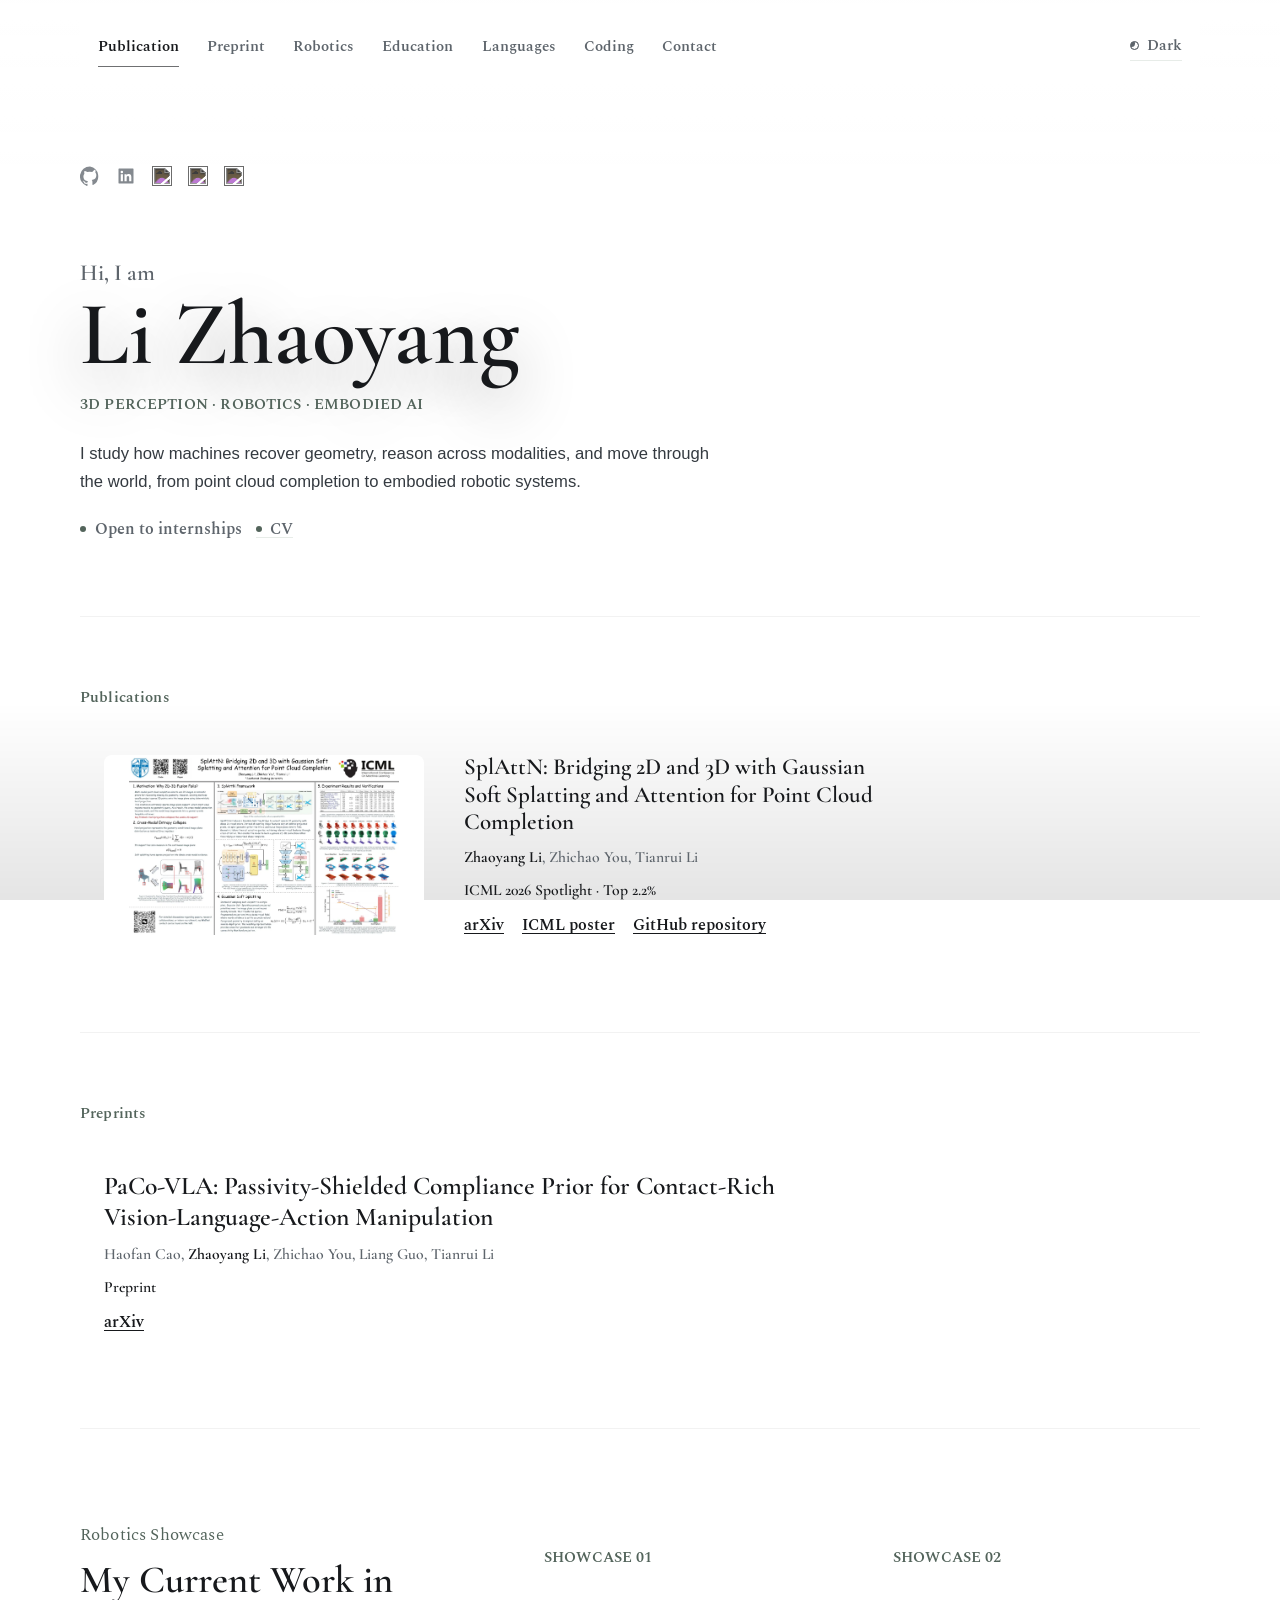
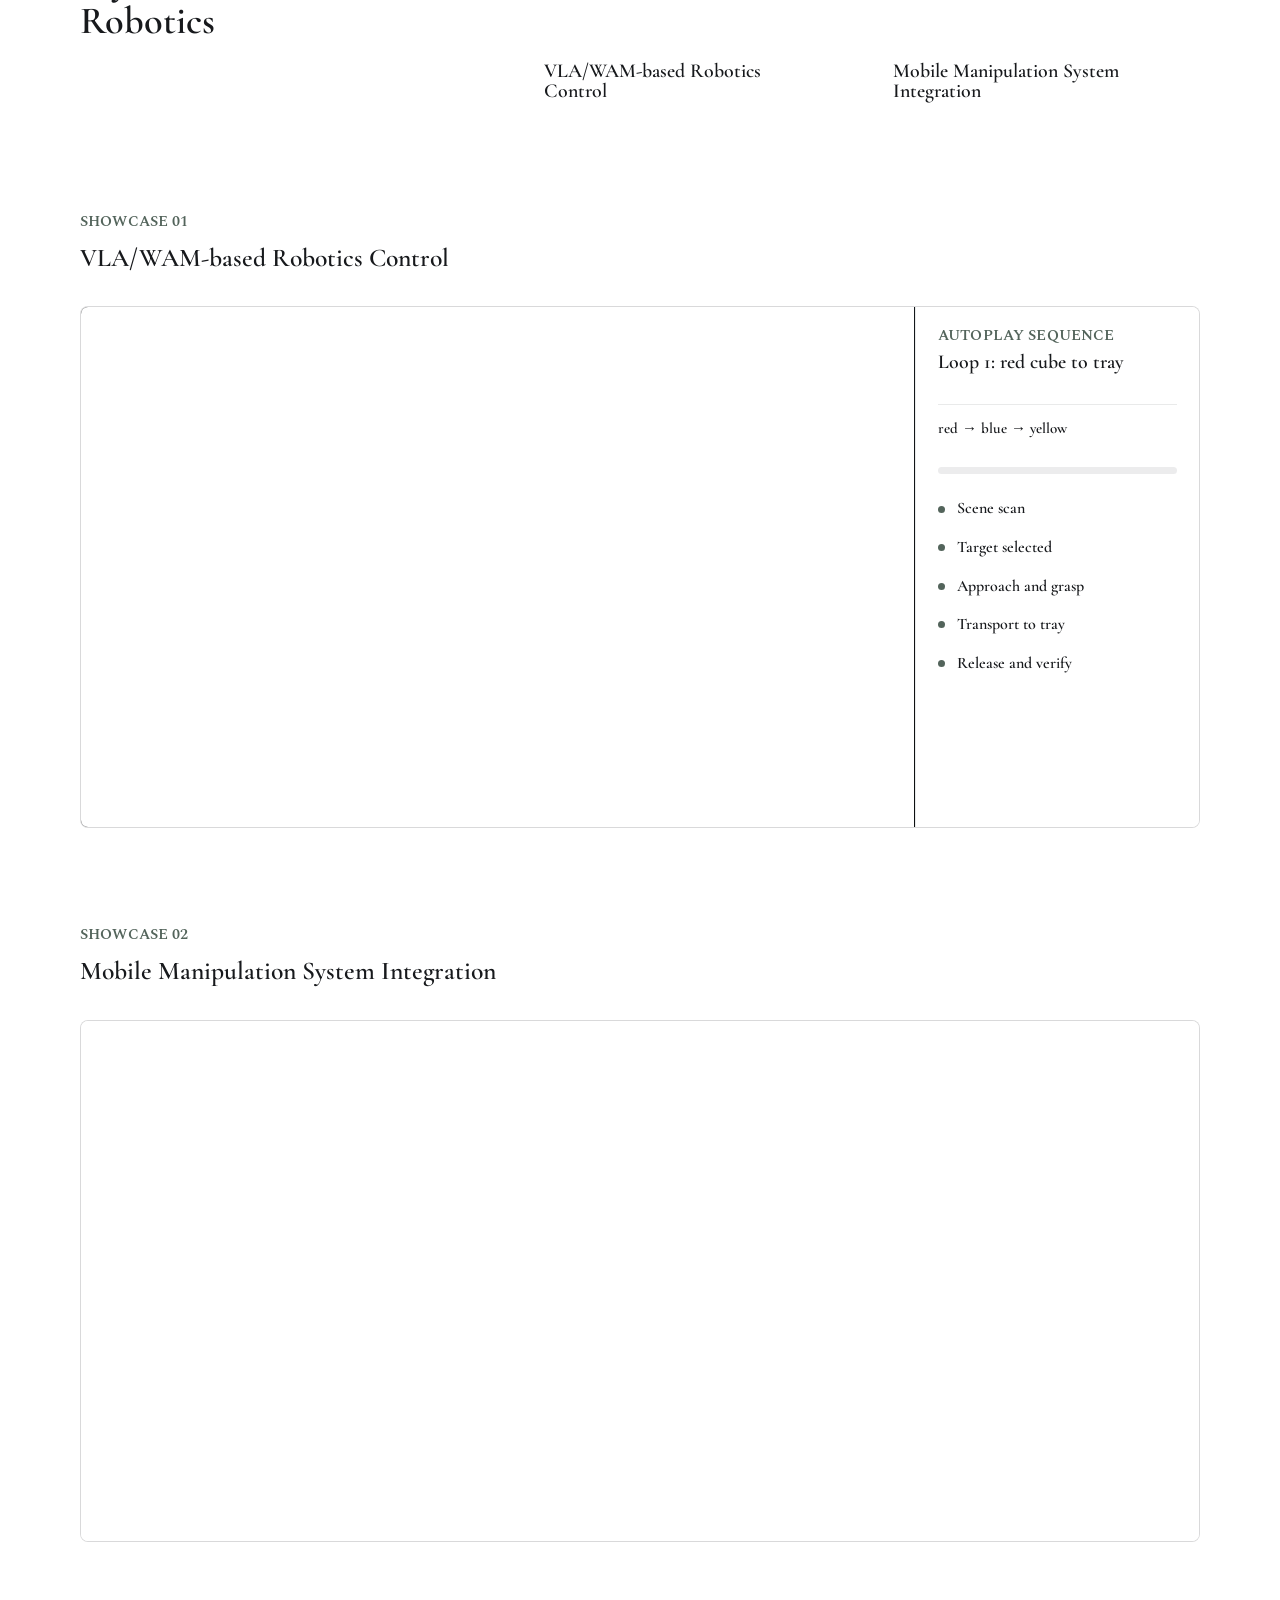
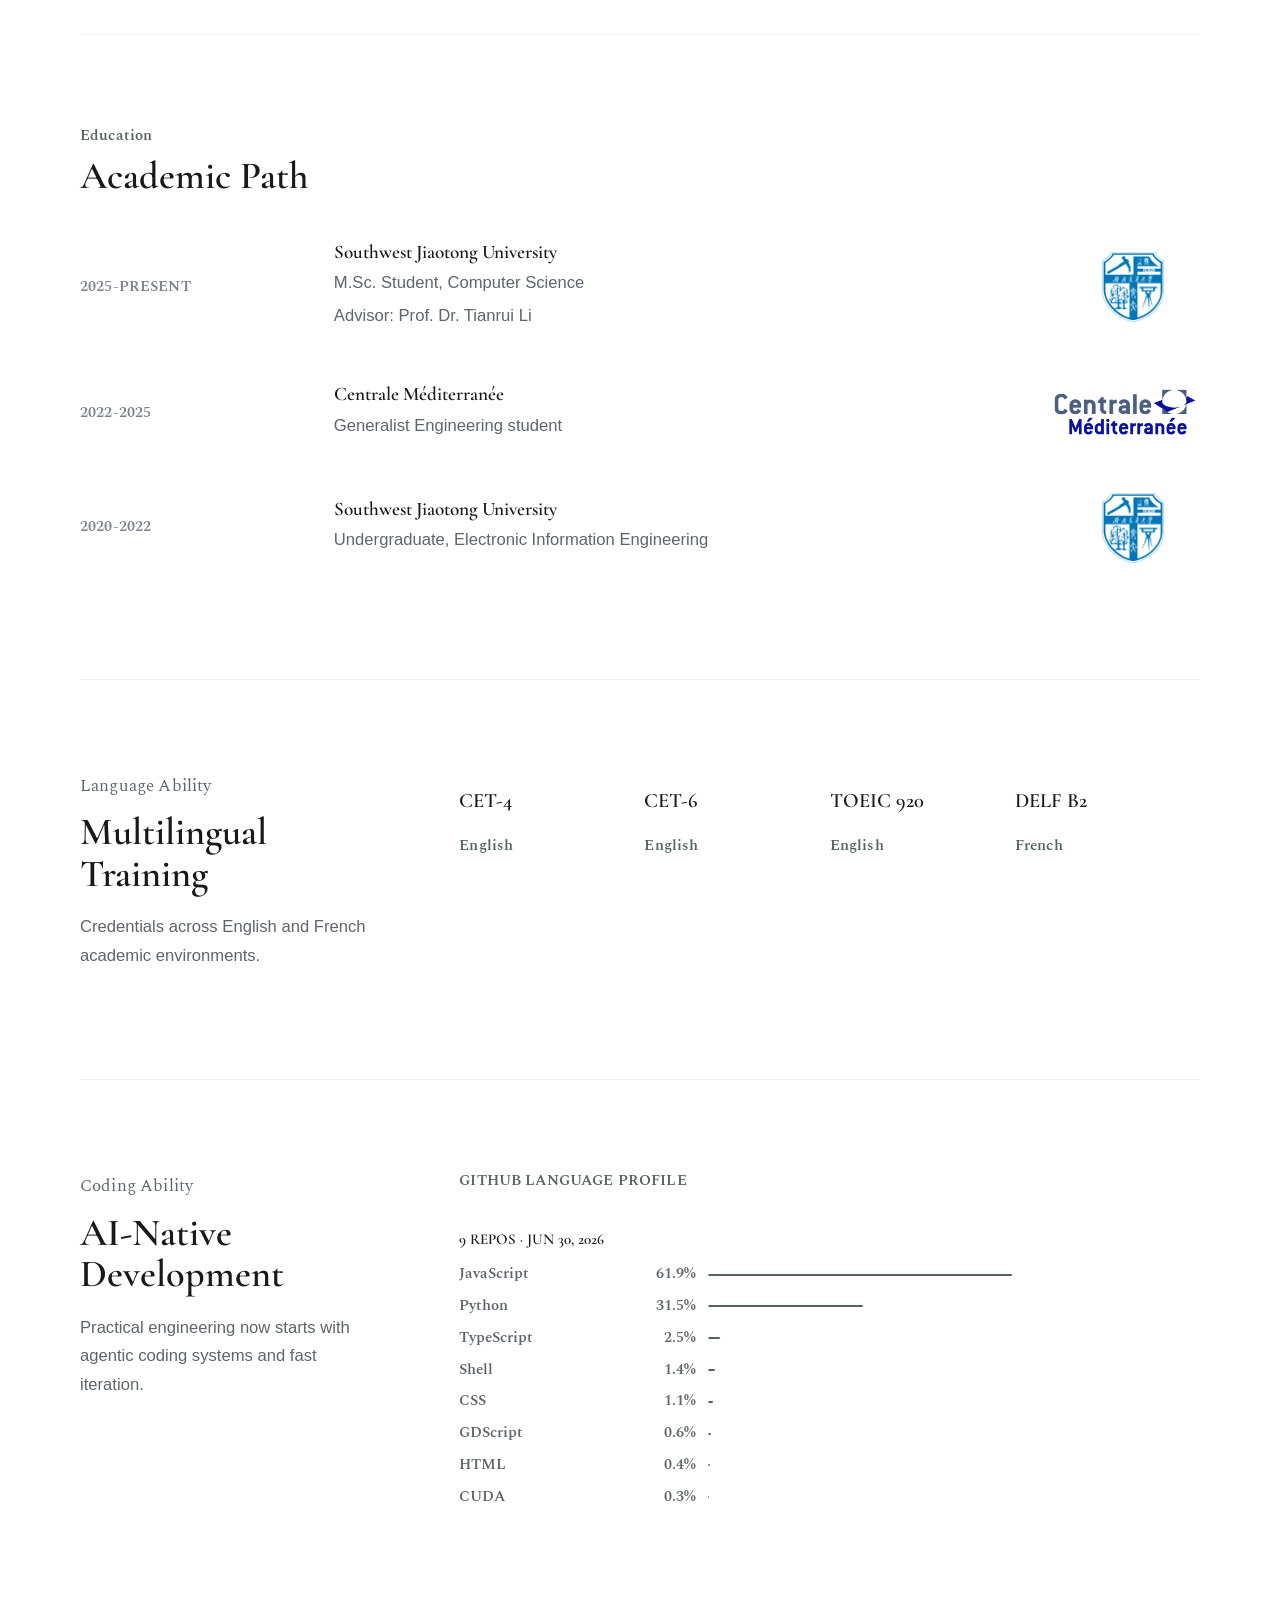
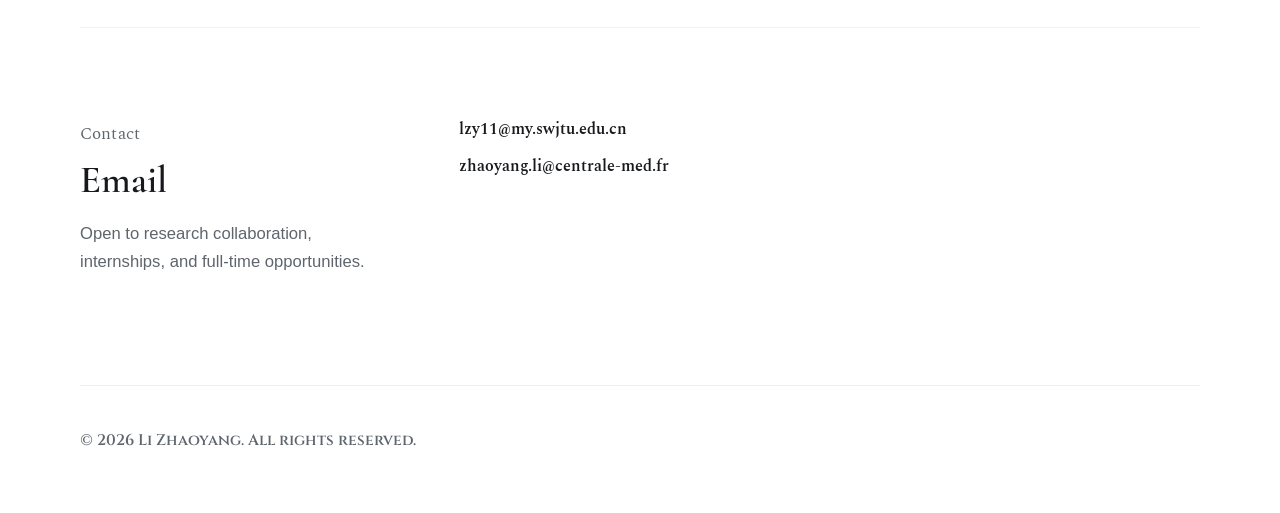
==== index.html @ 5ef86331 "Publish updated resume" ====
<!doctype html>
<html lang="en" data-theme="dark">
  <head>
    <meta charset="utf-8">
    <meta name="viewport" content="width=device-width, initial-scale=1">
    <meta
      name="description"
      content="Li Zhaoyang's academic homepage: computing, deep learning, multimodal learning, 3D perception, point cloud understanding, robotics, and embodied AI."
    >
    <meta name="robots" content="index, follow">
    <link rel="canonical" href="https://zay002.github.io/">
    <meta property="og:type" content="profile">
    <meta property="og:title" content="Li Zhaoyang | Computing and 3D Perception">
    <meta
      property="og:description"
      content="Academic homepage of Li Zhaoyang, focused on deep learning, multimodal learning, 3D perception, point cloud understanding, robotics, and embodied AI."
    >
    <meta property="og:url" content="https://zay002.github.io/">
    <meta name="twitter:card" content="summary">
    <meta name="twitter:title" content="Li Zhaoyang | Computing and 3D Perception">
    <meta
      name="twitter:description"
      content="Academic homepage of Li Zhaoyang, focused on deep learning, multimodal learning, 3D perception, point cloud understanding, robotics, and embodied AI."
    >
    <title>Li Zhaoyang | Computing, Deep Learning, 3D Perception</title>
    <link rel="icon" href="data:image/svg+xml,%3Csvg xmlns='http://www.w3.org/2000/svg' viewBox='0 0 64 64'%3E%3Crect width='64' height='64' rx='14' fill='%232563eb'/%3E%3Cpath d='M17 45V18h7v21h22v6H17Z' fill='white'/%3E%3C/svg%3E">
    <link rel="preconnect" href="https://cdn.jsdelivr.net" crossorigin>
    <link rel="preconnect" href="https://unpkg.com" crossorigin>
    <link rel="dns-prefetch" href="//cdn.simpleicons.org">
    <script type="application/ld+json">
      {
        "@context": "https://schema.org",
        "@type": "Person",
        "name": "Li Zhaoyang",
        "url": "https://zay002.github.io/",
        "affiliation": {
          "@type": "CollegeOrUniversity",
          "name": "Southwest Jiaotong University"
        },
        "sameAs": [
          "https://github.com/zay002",
          "https://www.linkedin.com/in/zhaoyang-li-62b113240",
          "https://scholar.google.com/citations?user=nxnkG4IAAAAJ",
          "https://huggingface.co/Zli002"
        ],
        "knowsAbout": [
          "Computing",
          "Deep Learning",
          "Multimodal Learning",
          "3D Perception",
          "Point Cloud Understanding",
          "Robotics",
          "Embodied AI"
        ]
      }
    </script>
    <link
      rel="preload"
      href="assets/fonts/cormorant-garamond-latin-600-700.woff2"
      as="font"
      type="font/woff2"
      crossorigin
    >
    <link
      rel="preload"
      href="assets/fonts/cormorant-garamond-latin-600-italic.woff2"
      as="font"
      type="font/woff2"
      crossorigin
    >
    <link
      rel="preload"
      href="assets/fonts/spectral-latin-400.woff2"
      as="font"
      type="font/woff2"
      crossorigin
    >
    <link
      rel="preload"
      href="assets/fonts/spectral-latin-600.woff2"
      as="font"
      type="font/woff2"
      crossorigin
    >
    <link
      rel="preload"
      href="assets/fonts/cinzel-latin-600-700.woff2"
      as="font"
      type="font/woff2"
      crossorigin
    >
    <link rel="stylesheet" href="styles.css">
    <script defer src="https://cdn.jsdelivr.net/npm/gsap@3.12.5/dist/gsap.min.js"></script>
    <script defer src="page-transitions.js"></script>
    <script type="importmap">
      {
        "imports": {
          "three": "https://unpkg.com/three@0.161.0/build/three.module.js"
        }
      }
    </script>
    <script src="model-brotli-register.js"></script>
    <script defer src="deferred-scenes.js"></script>
  </head>
  <body>
    <div class="scroll-progress" aria-hidden="true"></div>
    <main class="page-shell">
      <header class="hero" aria-labelledby="page-title">
        <nav class="topline" aria-label="Profile summary">
          <button class="nav-toggle" type="button" aria-controls="primary-nav" aria-expanded="false" aria-label="Toggle navigation">
            <span></span>
            <span></span>
          </button>
          <div class="nav-links" id="primary-nav">
            <a href="#publication">Publication</a>
            <a href="#preprint">Preprint</a>
            <a href="#robotics-demo">Robotics</a>
            <a href="#education">Education</a>
            <a href="#languages">Languages</a>
            <a href="#coding">Coding</a>
            <a href="#contact">Contact</a>
          </div>
          <button class="theme-toggle" type="button" aria-label="Switch to light theme" aria-pressed="false" data-theme-toggle>
            <span class="theme-toggle__icon" aria-hidden="true"></span>
            <span data-theme-label>Light</span>
          </button>
        </nav>

        <section class="hero-grid">
          <div class="hero-copy">
            <div class="hero-card-links" aria-label="Profile links">
              <a href="https://github.com/zay002" target="_blank" rel="noopener noreferrer" aria-label="GitHub" title="GitHub">
                <svg viewBox="0 0 24 24" aria-hidden="true">
                  <path d="M12 .5a12 12 0 0 0-3.8 23.4c.6.1.8-.2.8-.5v-2c-3.3.7-4-1.4-4-1.4-.5-1.3-1.2-1.6-1.2-1.6-1-.7.1-.7.1-.7 1.1.1 1.7 1.2 1.7 1.2 1 1.7 2.6 1.2 3.3.9.1-.7.4-1.2.7-1.5-2.7-.3-5.5-1.3-5.5-5.9 0-1.3.5-2.4 1.2-3.2-.1-.3-.5-1.6.1-3.2 0 0 1-.3 3.3 1.2a11.4 11.4 0 0 1 6 0C17.3 4.2 18.3 4.5 18.3 4.5c.6 1.6.2 2.9.1 3.2.8.8 1.2 1.9 1.2 3.2 0 4.6-2.8 5.6-5.5 5.9.4.4.8 1.1.8 2.2v3.3c0 .3.2.6.8.5A12 12 0 0 0 12 .5Z"/>
                </svg>
              </a>
              <a href="https://www.linkedin.com/in/zhaoyang-li-62b113240" target="_blank" rel="noopener noreferrer" aria-label="LinkedIn" title="LinkedIn">
                <svg viewBox="0 0 24 24" aria-hidden="true">
                  <path d="M20.5 3h-17A.5.5 0 0 0 3 3.5v17c0 .3.2.5.5.5h17c.3 0 .5-.2.5-.5v-17a.5.5 0 0 0-.5-.5ZM8.3 18.4H5.7V9.8h2.6v8.6ZM7 8.6a1.5 1.5 0 1 1 0-3 1.5 1.5 0 0 1 0 3Zm11.4 9.8h-2.6v-4.2c0-1 0-2.3-1.4-2.3s-1.6 1.1-1.6 2.2v4.3h-2.6V9.8h2.5V11h.1c.3-.7 1.2-1.4 2.5-1.4 2.7 0 3.1 1.8 3.1 4v4.8Z"/>
                </svg>
              </a>
              <a href="https://scholar.google.com/citations?user=nxnkG4IAAAAJ" target="_blank" rel="noopener noreferrer" aria-label="Google Scholar" title="Google Scholar">
                <img src="https://cdn.simpleicons.org/googlescholar/f5f7fb" alt="">
              </a>
              <a href="https://huggingface.co/Zli002" target="_blank" rel="noopener noreferrer" aria-label="Hugging Face" title="Hugging Face">
                <img src="https://cdn.simpleicons.org/huggingface/f5f7fb" alt="">
              </a>
              <a href="https://steamcommunity.com/profiles/76561198317980099/" target="_blank" rel="noopener noreferrer" aria-label="Steam" title="Steam">
                <img src="https://cdn.simpleicons.org/steam/f5f7fb" alt="">
              </a>
            </div>
            <div class="hero-content">
              <p class="hero-greeting">Hi, I am</p>
              <h1 id="page-title">
                <span>Li Zhaoyang</span>
              </h1>
              <p class="hero-role">3D Perception · Robotics · Embodied AI</p>
              <p class="hero-lede">
                I study how machines recover geometry, reason across modalities, and move through
                the world, from point cloud completion to embodied robotic systems.
              </p>
              <div class="hero-internship-status">
                <span class="status-pill status-pill--internship">
                  <span class="status-pill--pulse" aria-hidden="true"></span>
                  Open to internships
                </span>
                <a class="cv-button" href="resume_en.pdf" target="_blank" rel="noopener noreferrer">
                  <span class="cv-button__lamp" aria-hidden="true"></span>
                  CV
                </a>
              </div>
            </div>
          </div>
        </section>
      </header>

      <section class="section highlight publication-section" id="publication" aria-labelledby="publication-title">
        <div class="section-kicker">Publications</div>
        <div class="publication-list">
          <article class="publication-card">
            <div class="publication-thumb">
              <img class="publication-overview" src="assets/poster/icml2026.webp" alt="SplAttN ICML 2026 poster preview">
            </div>
            <div class="publication-card__body">
              <h2 id="publication-title">
                SplAttN: Bridging 2D and 3D with Gaussian Soft Splatting and Attention for Point Cloud Completion
              </h2>
              <p class="publication-authors">
                <strong>Zhaoyang Li</strong>, Zhichao You, Tianrui Li
              </p>
              <p class="publication-venue">ICML 2026 Spotlight · Top 2.2%</p>
              <div class="publication-links" aria-label="SplAttN publication links">
                <a href="https://arxiv.org/abs/2605.01466" target="_blank" rel="noopener noreferrer">
                  arXiv
                </a>
                <a href="https://icml.cc/virtual/2026/poster/60900" target="_blank" rel="noopener noreferrer">
                  ICML poster
                </a>
                <a href="https://github.com/zay002/SplAttN-Public" target="_blank" rel="noopener noreferrer">
                  GitHub repository
                </a>
              </div>
            </div>
          </article>
        </div>
      </section>

      <section class="section highlight publication-section" id="preprint" aria-labelledby="preprint-title">
        <div class="section-kicker">Preprints</div>
        <div class="publication-list">
          <article class="publication-card publication-card--text">
            <div class="publication-card__body">
              <h2 id="preprint-title">
                PaCo-VLA: Passivity-Shielded Compliance Prior for Contact-Rich Vision-Language-Action Manipulation
              </h2>
              <p class="publication-authors">
                Haofan Cao, <strong>Zhaoyang Li</strong>, Zhichao You, Liang Guo, Tianrui Li
              </p>
              <p class="publication-venue">Preprint</p>
              <div class="publication-links" aria-label="PaCo-VLA preprint links">
                <a href="https://arxiv.org/abs/2606.00515" target="_blank" rel="noopener noreferrer">
                  arXiv
                </a>
              </div>
            </div>
          </article>
        </div>
      </section>

      <section class="section robotics-section" id="robotics-demo" aria-labelledby="robotics-demo-title">
        <div class="section-heading robotics-heading">
          <div>
            <p class="section-kicker">Robotics Showcase</p>
            <h2 id="robotics-demo-title">My Current Work in Robotics</h2>
          </div>

          <div class="robotics-boundary" aria-label="Robotics showcase overview">
            <div>
              <span>Showcase 01</span>
              <strong>VLA/WAM-based Robotics Control</strong>
            </div>
            <div>
              <span>Showcase 02</span>
              <strong>Mobile Manipulation System Integration</strong>
            </div>
          </div>
        </div>

        <div class="robotics-demo-grid" aria-label="Robotics interactive demos">
          <article class="robotics-demo-card">
            <div class="robotics-demo-card__header">
              <div>
                <span>Showcase 01</span>
                <h3>VLA/WAM-based Robotics Control</h3>
              </div>
            </div>

            <div class="robotics-lab" aria-label="AUBO tabletop robot demo">
              <div class="robotics-viewport">
                <div id="aubo-demo" class="robot-demo-canvas" role="img" aria-label="Three.js AUBO arm on a tabletop pick-and-place scene"></div>
              </div>

              <aside class="robotics-console" aria-label="Robot demo autoplay status">
                <div class="robotics-console__header">
                  <span>Autoplay sequence</span>
                  <strong data-robot-active-task>Loop 1: red cube to tray</strong>
                </div>

                <div class="robotics-autoplay-panel" aria-label="Autoplay loop summary">
                  <strong>red → blue → yellow</strong>
                </div>

                <div class="robotics-meter" aria-hidden="true">
                  <span data-robot-progress></span>
                </div>

                <ol class="robotics-steps" aria-label="Demo execution stages">
                  <li data-robot-step="0">Scene scan</li>
                  <li data-robot-step="1">Target selected</li>
                  <li data-robot-step="2">Approach and grasp</li>
                  <li data-robot-step="3">Transport to tray</li>
                  <li data-robot-step="4">Release and verify</li>
                </ol>
              </aside>
            </div>
          </article>

          <article class="robotics-demo-card">
            <div class="robotics-demo-card__header">
              <div>
                <span>Showcase 02</span>
                <h3>Mobile Manipulation System Integration</h3>
              </div>
            </div>

            <div class="scout-aubo-lab" aria-label="Scout 2.0 and AUBO i5 mobile manipulator demo">
              <iframe
                class="scout-aubo-frame"
                src="about:blank"
                data-src="./scout-aubo/index.html"
                title="Scout 2.0 with AUBO i5 interactive robotics demo"
                loading="eager"
                allowfullscreen
              ></iframe>
            </div>
          </article>
        </div>
      </section>

      <section class="section" id="education" aria-labelledby="education-title">
        <div class="section-heading">
          <div>
            <p class="section-kicker">Education</p>
            <h2 id="education-title">Academic Path</h2>
          </div>
        </div>

        <div class="timeline" aria-label="Education timeline">
          <article class="timeline-item">
            <time>2025-PRESENT</time>
            <div class="timeline-content">
              <div>
                <h3>Southwest Jiaotong University</h3>
                <p>M.Sc. Student, Computer Science</p>
                <p>Advisor: Prof. Dr. Tianrui Li</p>
              </div>
              <img
                class="school-logo school-logo--seal"
                src="SWJTU.png"
                alt="Southwest Jiaotong University logo"
              >
            </div>
          </article>

          <article class="timeline-item">
            <time>2022-2025</time>
            <div class="timeline-content">
              <div>
                <h3>Centrale Méditerranée</h3>
                <p>Generalist Engineering student</p>
              </div>
              <img
                class="school-logo school-logo--wide"
                src="CENTRALE.png"
                alt="Centrale Méditerranée logo"
              >
            </div>
          </article>

          <article class="timeline-item">
            <time>2020-2022</time>
            <div class="timeline-content">
              <div>
                <h3>Southwest Jiaotong University</h3>
                <p>Undergraduate, Electronic Information Engineering</p>
              </div>
              <img
                class="school-logo school-logo--seal"
                src="SWJTU.png"
                alt="Southwest Jiaotong University logo"
              >
            </div>
          </article>
        </div>
      </section>

      <section class="section two-column" id="languages" aria-labelledby="languages-title">
        <div>
          <p class="section-kicker">Language Ability</p>
          <h2 id="languages-title">Multilingual Training</h2>
          <p>
            Credentials across English and French academic environments.
          </p>
        </div>

        <div class="credential-grid" aria-label="Language credentials">
          <div class="credential">
            <span>CET-4</span>
            <small>English</small>
          </div>
          <div class="credential">
            <span>CET-6</span>
            <small>English</small>
          </div>
          <div class="credential">
            <span>TOEIC 920</span>
            <small>English</small>
          </div>
          <div class="credential">
            <span>DELF B2</span>
            <small>French</small>
          </div>
        </div>
      </section>

      <section class="section two-column" id="coding" aria-labelledby="coding-title">
        <div>
          <p class="section-kicker">Coding Ability</p>
          <h2 id="coding-title">AI-Native Development</h2>
          <p>
            Practical engineering now starts with agentic coding systems and fast iteration.
          </p>
        </div>

        <div class="coding-panel" aria-label="Coding ability">
          <div class="coding-panel__header">
            <span>GitHub language profile</span>
          </div>

          <div class="coding-signal-grid">
            <div class="language-profile" aria-label="Most used GitHub languages">
              <div class="language-profile__header">
                <strong data-language-updated>Auto-updated daily</strong>
              </div>
              <div class="language-bars" data-language-bars>
                <div class="language-bar" style="--share: 60.1%; --tone: #63d7ff;">
                  <span>Python</span><strong>60.1%</strong><i></i>
                </div>
                <div class="language-bar" style="--share: 18.3%; --tone: #f7df1e;">
                  <span>JavaScript</span><strong>18.3%</strong><i></i>
                </div>
                <div class="language-bar" style="--share: 14.4%; --tone: #3178c6;">
                  <span>TypeScript</span><strong>14.4%</strong><i></i>
                </div>
                <div class="language-bar" style="--share: 2.2%; --tone: #e34c26;">
                  <span>HTML</span><strong>2.2%</strong><i></i>
                </div>
                <div class="language-bar" style="--share: 1.9%; --tone: #7bf1c7;">
                  <span>CUDA</span><strong>1.9%</strong><i></i>
                </div>
                <div class="language-bar" style="--share: 1.7%; --tone: #8aa4ff;">
                  <span>CSS</span><strong>1.7%</strong><i></i>
                </div>
              </div>
            </div>
          </div>

        </div>
      </section>

      <section class="section two-column" id="contact" aria-labelledby="contact-title">
        <div>
          <p class="section-kicker">Contact</p>
          <h2 id="contact-title">Email</h2>
          <p>
            Open to research collaboration, internships, and full-time opportunities.
          </p>
        </div>

        <div class="contact-list" aria-label="Email addresses">
          <a href="mailto:lzy11@my.swjtu.edu.cn">lzy11@my.swjtu.edu.cn</a>
          <a href="mailto:zhaoyang.li@centrale-med.fr">zhaoyang.li@centrale-med.fr</a>
        </div>
      </section>
    </main>

    <footer class="footer">
      <p class="muted">&copy; 2026 Li Zhaoyang. All rights reserved.</p>
    </footer>
    <script>
      (() => {
        const reducedMotion = window.matchMedia("(prefers-reduced-motion: reduce)").matches;
        const root = document.documentElement;
        const progress = document.querySelector(".scroll-progress");
        const topNav = document.querySelector(".topline");
        const navToggle = document.querySelector(".nav-toggle");
        const themeToggle = document.querySelector("[data-theme-toggle]");
        const themeLabel = document.querySelector("[data-theme-label]");
        const themeLogo = document.querySelector("[data-theme-logo]");
        const navLinks = Array.from(document.querySelectorAll(".nav-links a[href^='#']"));
        const revealTargets = Array.from(document.querySelectorAll(".section, .robotics-demo-card"));
        const sections = navLinks
          .map((link) => document.querySelector(link.getAttribute("href")))
          .filter(Boolean);

        const storedTheme = (() => {
          try {
            return localStorage.getItem("site-theme");
          } catch {
            return null;
          }
        })();

        const preferredTheme = window.matchMedia("(prefers-color-scheme: light)").matches ? "light" : "dark";
        const applyTheme = (theme) => {
          const activeTheme = theme === "light" ? "light" : "dark";
          root.dataset.theme = activeTheme;

          if (themeLabel) {
            themeLabel.textContent = activeTheme === "light" ? "Dark" : "Light";
          }

          if (themeToggle) {
            themeToggle.setAttribute("aria-label", activeTheme === "light" ? "Switch to dark theme" : "Switch to light theme");
            themeToggle.setAttribute("aria-pressed", String(activeTheme === "light"));
          }

          if (themeLogo) {
            themeLogo.src = activeTheme === "light" ? themeLogo.dataset.lightSrc : themeLogo.dataset.darkSrc;
          }

          document.querySelectorAll(".scout-aubo-frame").forEach((frame) => {
            if (frame.dataset.loaded !== "true") return;

            const currentSrc = frame.getAttribute("src") || frame.dataset.src || "./scout-aubo/index.html";
            const url = new URL(currentSrc, window.location.href);
            url.searchParams.set("theme", activeTheme);
            const nextSrc = `${url.pathname.replace(window.location.pathname.replace(/[^/]*$/, ""), "./")}${url.search}`;

            if (!frame.src.includes(`theme=${activeTheme}`)) {
              frame.setAttribute("src", nextSrc);
            }
          });

          window.dispatchEvent(new CustomEvent("site-theme-change", {
            detail: { theme: activeTheme },
          }));

          document.querySelectorAll(".scout-aubo-frame").forEach((frame) => {
            if (frame.dataset.loaded !== "true") return;

            frame.contentWindow?.postMessage({
              type: "site-theme-change",
              theme: activeTheme,
            }, window.location.origin);
          });
        };

        applyTheme(storedTheme || preferredTheme);

        const buildScoutFrameSrc = (frame) => {
          const theme = root.dataset.theme === "light" ? "light" : "dark";
          const source = frame.dataset.src || "./scout-aubo/index.html";
          const url = new URL(source, window.location.href);
          url.searchParams.set("theme", theme);
          return `${url.pathname.replace(window.location.pathname.replace(/[^/]*$/, ""), "./")}${url.search}`;
        };

        const loadScoutFrame = (frame) => {
          if (frame.dataset.loaded === "true") return;
          frame.dataset.loaded = "true";
          frame.setAttribute("src", buildScoutFrameSrc(frame));
        };

        const scoutFrames = Array.from(document.querySelectorAll(".scout-aubo-frame"));
        (window.modelBrotliReady || Promise.resolve())
          .then(() => scoutFrames.forEach(loadScoutFrame));

        const closeMobileNav = () => {
          if (!topNav || !navToggle) return;
          topNav.classList.remove("is-nav-open");
          navToggle.setAttribute("aria-expanded", "false");
        };

        const toggleMobileNav = () => {
          if (!topNav || !navToggle) return;
          const isOpen = topNav.classList.toggle("is-nav-open");
          navToggle.setAttribute("aria-expanded", String(isOpen));
        };

        const updateProgress = () => {
          if (!progress) return;
          const maxScroll = document.documentElement.scrollHeight - window.innerHeight;
          const ratio = maxScroll > 0 ? window.scrollY / maxScroll : 0;
          progress.style.transform = `scaleX(${Math.min(Math.max(ratio, 0), 1)})`;
        };

        const updateActiveNav = () => {
          const anchorY = window.scrollY + 140;
          let activeSection = sections[0];

          sections.forEach((section) => {
            if (section.offsetTop <= anchorY) {
              activeSection = section;
            }
          });

          navLinks.forEach((link) => {
            link.classList.toggle("is-active", activeSection && link.getAttribute("href") === `#${activeSection.id}`);
          });
        };

        const revealObserver = new IntersectionObserver((entries) => {
          entries.forEach((entry) => {
            if (entry.isIntersecting) {
              entry.target.classList.add("is-visible");
              revealObserver.unobserve(entry.target);
            }
          });
        }, {
          rootMargin: "0px 0px -12% 0px",
          threshold: 0.12,
        });

        revealTargets.forEach((target) => {
          target.classList.add("reveal");
          revealObserver.observe(target);
        });

        const initGsapMotion = () => {
          if (reducedMotion || !window.gsap) return;
          const cameFromSameSite = (() => {
            try {
              return Boolean(document.referrer) && new URL(document.referrer).origin === window.location.origin;
            } catch {
              return false;
            }
          })();

          if (cameFromSameSite && document.documentElement.classList.contains("has-native-view-transition")) return;

          const gsap = window.gsap;
          const intro = [
            ".hero-card-links",
            ".hero-motto",
            ".hero-greeting",
            "#page-title",
            ".hero-role",
            ".hero-lede",
            ".hero-tags",
            ".hero-actions",
            ".hero-internship-status",
            ".profile-card",
          ];
          const introTargets = intro
            .flatMap((selector) => Array.from(document.querySelectorAll(selector)))
            .filter(Boolean);

          if (!introTargets.length) return;

          gsap.set(introTargets, {
            willChange: "transform, opacity",
          });
          gsap.fromTo(introTargets, {
            y: 10,
            autoAlpha: 0,
          }, {
            y: 0,
            autoAlpha: 1,
            duration: 0.46,
            ease: "power2.out",
            stagger: {
              each: 0.025,
              from: "start",
            },
            clearProps: "transform,opacity,visibility,willChange",
          });
        };

        updateProgress();
        updateActiveNav();

        navToggle?.addEventListener("click", toggleMobileNav);
        themeToggle?.addEventListener("click", () => {
          const nextTheme = root.dataset.theme === "light" ? "dark" : "light";
          applyTheme(nextTheme);
          try {
            localStorage.setItem("site-theme", nextTheme);
          } catch {}
        });

        navLinks.forEach((link) => {
          link.addEventListener("click", closeMobileNav);
        });

        const cvLink = document.querySelector("[data-cv-link]");
        const cvIncoming = document.querySelector("[data-cv-incoming]");
        const showCvIncoming = () => {
          if (!cvIncoming) return;
          cvIncoming.classList.add("is-visible");
        };

        cvLink?.addEventListener("click", (event) => {
          event.preventDefault();
          showCvIncoming();
          history.replaceState(null, "", "#cv-incoming");
        });

        if (window.location.hash === "#cv-incoming") {
          showCvIncoming();
        }

        window.addEventListener("scroll", () => {
          updateProgress();
          updateActiveNav();
          closeMobileNav();
        }, { passive: true });

        window.addEventListener("keydown", (event) => {
          if (event.key === "Escape") {
            closeMobileNav();
          }
        });

        const languageBars = document.querySelector("[data-language-bars]");
        const languageUpdated = document.querySelector("[data-language-updated]");
        const languageFormatter = new Intl.DateTimeFormat("en", {
          month: "short",
          day: "numeric",
          year: "numeric",
        });

        const renderLanguages = ({ languages = [], updatedAt, repoCount }) => {
          if (!languageBars || !languages.length) return;

          languageBars.replaceChildren(...languages.map((language) => {
            const share = Number.isFinite(language.share) ? Math.max(0, Math.min(language.share, 100)) : 0;
            const bar = document.createElement("div");
            bar.className = "language-bar";
            bar.style.setProperty("--share", `${share}%`);
            bar.style.setProperty("--tone", language.color || "#9fb3ff");

            const name = document.createElement("span");
            name.textContent = language.name;

            const percentage = document.createElement("strong");
            percentage.textContent = `${share.toFixed(1)}%`;

            bar.append(name, percentage, document.createElement("i"));
            return bar;
          }));

          if (languageUpdated && updatedAt) {
            const date = new Date(updatedAt);
            const prefix = repoCount ? `${repoCount} repos` : "Public repo mix";
            languageUpdated.textContent = Number.isNaN(date.getTime())
              ? prefix
              : `${prefix} · ${languageFormatter.format(date)}`;
          }
        };

        fetch("assets/github-languages.json", {
          cache: "no-cache",
        })
          .then((response) => (response.ok ? response.json() : null))
          .then((profile) => {
            if (profile) renderLanguages(profile);
          })
          .catch(() => {});

        if (document.readyState === "complete") {
          initGsapMotion();
        } else {
          window.addEventListener("load", initGsapMotion, { once: true });
        }

      })();
    </script>
    <script>
      (() => {
        const carousel = document.querySelector(".hero-carousel");
        const track = document.querySelector(".carousel-track");
        const prevButton = document.querySelector(".carousel-control--prev");
        const nextButton = document.querySelector(".carousel-control--next");

        if (!carousel || carousel.hidden || !track || !prevButton || !nextButton) {
          return;
        }

        const prefersReducedMotion = window.matchMedia("(prefers-reduced-motion: reduce)").matches;
        const autoSpeed = prefersReducedMotion ? 0 : 32;
        const pauseMs = 5000;
        const slideMs = 560;
        let cards = [];
        let centers = [];
        let originalCount = 0;
        let cycleWidth = 0;
        let offset = 0;
        let slideStart = 0;
        let slideFrom = 0;
        let slideTo = 0;
        let pausedUntil = 0;
        let isSliding = false;
        let lastTime = null;

        const normalize = (value) => {
          if (!cycleWidth) {
            return 0;
          }

          return ((value % cycleWidth) + cycleWidth) % cycleWidth;
        };

        const render = () => {
          track.style.transform = `translate3d(${-normalize(offset)}px, 0, 0)`;
        };

        const measure = () => {
          cards = Array.from(track.querySelectorAll(".preview-card"));
          originalCount = Math.floor(cards.length / 2);

          if (!originalCount || !cards[originalCount]) {
            return;
          }

          cycleWidth = cards[originalCount].offsetLeft - cards[0].offsetLeft;
          centers = cards
            .slice(0, originalCount)
            .map((card) => card.offsetLeft + card.offsetWidth / 2);
          offset = normalize(offset);
          render();
        };

        const currentIndex = () => {
          const viewportCenter = normalize(offset + carousel.clientWidth / 2);
          let bestIndex = 0;
          let bestDistance = Infinity;

          centers.forEach((center, index) => {
            const direct = Math.abs(center - viewportCenter);
            const wrapped = cycleWidth - direct;
            const distance = Math.min(direct, wrapped);

            if (distance < bestDistance) {
              bestDistance = distance;
              bestIndex = index;
            }
          });

          return bestIndex;
        };

        const centerCard = (index, direction) => {
          if (!cycleWidth || !centers.length) {
            return;
          }

          let target = centers[index] - carousel.clientWidth / 2;

          if (direction > 0) {
            while (target <= offset + 1) {
              target += cycleWidth;
            }
          } else {
            while (target >= offset - 1) {
              target -= cycleWidth;
            }

            while (target < 0) {
              offset += cycleWidth;
              target += cycleWidth;
            }
          }

          slideStart = performance.now();
          slideFrom = offset;
          slideTo = target;
          pausedUntil = slideStart + slideMs + pauseMs;
          isSliding = true;
        };

        const step = (time) => {
          if (lastTime === null) {
            lastTime = time;
          }

          if (isSliding) {
            const progress = Math.min((time - slideStart) / slideMs, 1);
            const eased = 1 - Math.pow(1 - progress, 3);
            offset = slideFrom + (slideTo - slideFrom) * eased;

            if (progress >= 1) {
              offset = normalize(slideTo);
              isSliding = false;
            }
          } else if (time >= pausedUntil) {
            offset += ((time - lastTime) / 1000) * autoSpeed;
          }

          render();
          lastTime = time;
          requestAnimationFrame(step);
        };

        prevButton.addEventListener("click", () => {
          const index = (currentIndex() - 1 + originalCount) % originalCount;
          centerCard(index, -1);
        });

        nextButton.addEventListener("click", () => {
          const index = (currentIndex() + 1) % originalCount;
          centerCard(index, 1);
        });

        window.addEventListener("resize", measure);
        measure();
        requestAnimationFrame(step);
      })();
    </script>
  </body>
</html>
---- styles.css ----
@font-face {
  font-family: "Cinzel";
  font-style: normal;
  font-weight: 600 700;
  font-display: block;
  src: url("assets/fonts/cinzel-latin-600-700.woff2") format("woff2");
}

@font-face {
  font-family: "Cormorant Garamond";
  font-style: normal;
  font-weight: 600 700;
  font-display: block;
  src: url("assets/fonts/cormorant-garamond-latin-600-700.woff2") format("woff2");
}

@font-face {
  font-family: "Cormorant Garamond";
  font-style: italic;
  font-weight: 600;
  font-display: block;
  src: url("assets/fonts/cormorant-garamond-latin-600-italic.woff2") format("woff2");
}

@font-face {
  font-family: "Spectral";
  font-style: normal;
  font-weight: 400;
  font-display: block;
  src: url("assets/fonts/spectral-latin-400.woff2") format("woff2");
}

@font-face {
  font-family: "Spectral";
  font-style: normal;
  font-weight: 600;
  font-display: block;
  src: url("assets/fonts/spectral-latin-600.woff2") format("woff2");
}

:root {
  color-scheme: light;
  --paper: #eef3f8;
  --paper-2: #f8fafc;
  --surface: rgba(255, 255, 255, 0.88);
  --surface-strong: #ffffff;
  --ink: #111317;
  --muted: #68717d;
  --muted-2: #87909c;
  --line: #d7e0ea;
  --soft-line: #e8eef5;
  --accent: #245bff;
  --accent-2: #119b8e;
  --accent-3: #e76f51;
  --accent-soft: #e9efff;
  --green-soft: #e7f6f3;
  --orange-soft: #fff0e9;
  --shadow: 0 24px 70px rgba(17, 19, 23, 0.1);
  --shadow-soft: 0 12px 34px rgba(17, 19, 23, 0.07);
  --radius: 8px;
  --radius-sm: 6px;
  --max-width: 1180px;
  --display: "Cormorant Garamond", Georgia, "Times New Roman", serif;
  --sans: "Spectral", Georgia, "Times New Roman", serif;
  --mono: "Cinzel", "Cormorant Garamond", Georgia, serif;
}

@media (prefers-color-scheme: dark) {
  :root {
    color-scheme: dark;
    --paper: #0e141b;
    --paper-2: #111a24;
    --surface: rgba(18, 27, 38, 0.88);
    --surface-strong: #16202c;
    --ink: #edf3f8;
    --muted: #a3afbd;
    --muted-2: #7f8d9c;
    --line: #2a3848;
    --soft-line: #223044;
    --accent: #82a5ff;
    --accent-2: #5bd1bb;
    --accent-3: #ff9b74;
    --accent-soft: rgba(130, 165, 255, 0.17);
    --green-soft: rgba(91, 209, 187, 0.14);
    --orange-soft: rgba(255, 155, 116, 0.14);
    --shadow: 0 24px 70px rgba(0, 0, 0, 0.35);
    --shadow-soft: 0 12px 34px rgba(0, 0, 0, 0.24);
  }
}

* {
  box-sizing: border-box;
}

html {
  scroll-behavior: smooth;
}

body {
  margin: 0;
  min-height: 100vh;
  background:
    linear-gradient(rgba(36, 91, 255, 0.045) 1px, transparent 1px),
    linear-gradient(90deg, rgba(17, 155, 142, 0.045) 1px, transparent 1px),
    linear-gradient(180deg, var(--paper-2) 0%, var(--paper) 100%);
  background-size: 44px 44px, 44px 44px, auto;
  color: var(--ink);
  font-family: var(--sans);
  font-size: 16px;
  line-height: 1.65;
  -webkit-font-smoothing: antialiased;
}

body::before {
  position: fixed;
  inset: 0;
  z-index: 0;
  pointer-events: none;
  content: "";
  background:
    linear-gradient(120deg, transparent 0 42%, rgba(36, 91, 255, 0.07) 42% 42.2%, transparent 42.2%),
    linear-gradient(68deg, transparent 0 61%, rgba(231, 111, 81, 0.055) 61% 61.18%, transparent 61.18%);
}

a {
  color: inherit;
  text-decoration: none;
}

a:hover {
  color: var(--accent);
}

img {
  max-width: 100%;
}

button,
input {
  font: inherit;
}

:focus-visible {
  outline: 2px solid var(--accent);
  outline-offset: 3px;
}

.sr-only {
  position: absolute;
  width: 1px;
  height: 1px;
  padding: 0;
  margin: -1px;
  overflow: hidden;
  clip: rect(0, 0, 0, 0);
  white-space: nowrap;
  border: 0;
}

.scroll-progress {
  position: fixed;
  top: 0;
  left: 0;
  z-index: 100;
  width: 100%;
  height: 3px;
  background: linear-gradient(90deg, var(--accent), var(--accent-2), var(--accent-3));
  transform: scaleX(0);
  transform-origin: left center;
}

.page-shell,
.footer {
  position: relative;
  z-index: 1;
  width: min(var(--max-width), calc(100% - 48px));
  margin: 0 auto;
}

.hero {
  display: grid;
  gap: 34px;
  min-height: min(760px, calc(100vh - 24px));
  padding: 24px 0 64px;
}

.topline {
  position: sticky;
  top: 14px;
  z-index: 20;
  display: flex;
  align-items: center;
  justify-content: space-between;
  gap: 18px;
  min-height: 54px;
  padding: 8px;
  border: 1px solid rgba(215, 224, 234, 0.9);
  border-radius: var(--radius);
  background: rgba(255, 255, 255, 0.78);
  box-shadow: var(--shadow-soft);
  backdrop-filter: blur(18px);
}

.wordmark {
  display: inline-flex;
  align-items: center;
  justify-content: center;
  width: 38px;
  height: 38px;
  border-radius: var(--radius-sm);
  background: var(--ink);
  color: var(--surface-strong);
  font-family: var(--mono);
  font-size: 0.78rem;
  font-weight: 800;
}

.nav-toggle {
  display: none;
}

.nav-links {
  display: flex;
  flex-wrap: wrap;
  align-items: center;
  justify-content: flex-end;
  gap: 4px;
  color: var(--muted);
  font-size: 0.82rem;
  font-weight: 700;
}

.nav-links a {
  padding: 7px 10px;
  border: 1px solid transparent;
  border-radius: var(--radius-sm);
  transition: background 160ms ease, border-color 160ms ease, color 160ms ease;
}

.nav-links a:hover,
.nav-links a.is-active {
  border-color: rgba(36, 91, 255, 0.18);
  background: var(--accent-soft);
  color: var(--accent);
}

.hero-grid {
  display: grid;
  grid-template-columns: minmax(0, 1.02fr) minmax(340px, 0.98fr);
  align-items: stretch;
  gap: 28px;
}

.hero-grid > *,
.publication-row > *,
.section-heading > *,
.two-column > *,
.focus-section > * {
  min-width: 0;
}

.hero-copy {
  position: relative;
  display: grid;
  align-content: space-between;
  min-height: 560px;
  padding: 36px 0 0;
}

.hero-content {
  max-width: 760px;
}

.hero-card-links {
  display: flex;
  flex-wrap: wrap;
  gap: 8px;
  margin-bottom: 48px;
}

.hero-card-links a {
  display: inline-flex;
  align-items: center;
  justify-content: center;
  width: 38px;
  height: 38px;
  border: 1px solid var(--line);
  border-radius: var(--radius-sm);
  background: var(--surface);
  color: var(--ink);
  box-shadow: var(--shadow-soft);
  transition: background 160ms ease, border-color 160ms ease, color 160ms ease, transform 160ms ease;
}

.hero-card-links a:hover {
  border-color: rgba(36, 91, 255, 0.42);
  background: var(--ink);
  color: var(--surface-strong);
  transform: translateY(-2px);
}

.hero-card-links svg {
  width: 18px;
  height: 18px;
  fill: currentColor;
}

.hero-card-links img {
  display: block;
  width: 19px;
  height: 19px;
  object-fit: contain;
  transition: filter 160ms ease;
}

.hero-card-links a:hover img {
  filter: brightness(0) invert(1);
}

.hero-role,
.eyebrow,
.section-kicker,
.card-label {
  margin: 0 0 12px;
  color: var(--accent);
  font-family: var(--mono);
  font-size: 0.74rem;
  font-weight: 800;
  letter-spacing: 0;
  text-transform: uppercase;
}

h1,
h2,
h3,
p {
  margin-top: 0;
}

h1 {
  max-width: 740px;
  margin-bottom: 24px;
  font-family: var(--display);
  font-size: 5.7rem;
  font-weight: 750;
  letter-spacing: 0;
  line-height: 0.92;
}

h1 span {
  display: block;
}

h2 {
  margin-bottom: 16px;
  font-family: var(--display);
  font-size: 2.58rem;
  font-weight: 700;
  letter-spacing: 0;
  line-height: 1.05;
}

h3 {
  margin-bottom: 8px;
  color: var(--ink);
  font-size: 1.05rem;
  font-weight: 750;
  letter-spacing: 0;
  line-height: 1.25;
}

.hero-lede {
  max-width: 680px;
  margin-bottom: 26px;
  color: #3f4751;
  font-size: 1.18rem;
  line-height: 1.75;
}

.muted,
.section-heading > p,
.two-column p,
.focus-list p,
.interest-list p,
.timeline-item p {
  color: var(--muted);
}

.hero-tags,
.legacy-stack,
.publication-links,
.travel-legend,
.hero-actions {
  display: flex;
  flex-wrap: wrap;
  gap: 8px;
}

.hero-tags {
  max-width: 780px;
  margin-bottom: 28px;
}

.hero-tags span,
.legacy-stack span,
.publication-links a,
.status-pill,
.travel-legend span {
  display: inline-flex;
  align-items: center;
  min-height: 31px;
  padding: 6px 10px;
  border: 1px solid var(--line);
  border-radius: var(--radius-sm);
  background: rgba(255, 255, 255, 0.7);
  color: var(--muted);
  font-family: var(--mono);
  font-size: 0.74rem;
  font-weight: 750;
  letter-spacing: 0;
  line-height: 1;
}

.button {
  display: inline-flex;
  align-items: center;
  justify-content: center;
  min-height: 42px;
  padding: 11px 15px;
  border: 1px solid var(--line);
  border-radius: var(--radius-sm);
  background: var(--surface-strong);
  color: var(--ink);
  font-size: 0.9rem;
  font-weight: 800;
  line-height: 1.1;
  text-align: center;
  white-space: normal;
  box-shadow: 0 10px 24px rgba(17, 19, 23, 0.06);
  transition: background 160ms ease, border-color 160ms ease, color 160ms ease, transform 160ms ease;
}

.button:hover {
  border-color: rgba(36, 91, 255, 0.4);
  color: var(--accent);
  transform: translateY(-2px);
}

.button--primary {
  border-color: var(--ink);
  background: var(--ink);
  color: var(--surface-strong);
}

.button--primary:hover {
  border-color: var(--accent);
  background: var(--accent);
  color: #ffffff;
}

.button--quiet {
  background: transparent;
}

.hero-internship-status {
  display: flex;
  align-items: center;
  flex-wrap: wrap;
  gap: 10px;
  margin-top: 18px;
}

.status-pill {
  border-color: rgba(17, 155, 142, 0.24);
  background: var(--green-soft);
  color: var(--accent-2);
  white-space: nowrap;
}

.status-pill--internship {
  gap: 8px;
  color: var(--accent-2);
  font-size: 0.82rem;
  font-weight: 800;
}

.status-pill--pulse {
  display: block;
  width: 8px;
  height: 8px;
  flex: 0 0 auto;
  border-radius: 50%;
  background: var(--accent-2);
  animation: pulse-ring 2.4s infinite cubic-bezier(0.24, 0, 0.38, 1);
}

.cv-button,
.cv-incoming {
  display: inline-flex;
  align-items: center;
  min-height: 31px;
  border-radius: var(--radius-sm);
  font-family: var(--mono);
  font-size: 0.74rem;
  font-weight: 850;
  letter-spacing: 0;
  line-height: 1;
  text-transform: uppercase;
  white-space: nowrap;
}

.cv-button {
  position: relative;
  gap: 8px;
  padding: 6px 12px;
  border: 1px solid rgba(174, 183, 200, 0.36);
  background: rgba(174, 183, 200, 0.1);
  color: #dde2ea;
  box-shadow: 0 0 0 0 rgba(159, 190, 169, 0.24), 0 12px 28px rgba(0, 0, 0, 0.18);
  overflow: hidden;
  animation: cv-breathe 2.6s ease-in-out infinite;
}

.cv-button::after {
  content: "";
  position: absolute;
  inset: -40% auto -40% -46%;
  width: 42%;
  background: linear-gradient(90deg, transparent, rgba(255, 255, 255, 0.34), transparent);
  transform: rotate(18deg);
  animation: cv-sheen 3.8s ease-in-out infinite;
}

.cv-button:hover {
  border-color: rgba(216, 221, 230, 0.56);
  color: #ffffff;
  transform: translateY(-1px);
}

.cv-button__lamp {
  width: 7px;
  height: 7px;
  flex: 0 0 auto;
  border-radius: 50%;
  background: #9fbea9;
  box-shadow: 0 0 16px rgba(159, 190, 169, 0.5);
}

.cv-incoming {
  max-width: 0;
  padding: 6px 0;
  border: 1px solid transparent;
  color: #d8dde6;
  opacity: 0;
  overflow: hidden;
  transform: translateX(-6px);
  transition: max-width 220ms ease, padding 220ms ease, border-color 220ms ease, opacity 180ms ease, transform 220ms ease;
}

.cv-incoming.is-visible {
  max-width: 112px;
  padding: 6px 10px;
  border-color: rgba(174, 183, 200, 0.28);
  background: rgba(174, 183, 200, 0.09);
  opacity: 1;
  transform: translateX(0);
}

@keyframes pulse-ring {
  0% {
    box-shadow: 0 0 0 0 rgba(159, 190, 169, 0.34);
  }
  70% {
    box-shadow: 0 0 0 9px rgba(159, 190, 169, 0);
  }
  100% {
    box-shadow: 0 0 0 0 rgba(159, 190, 169, 0);
  }
}

@view-transition {
  navigation: auto;
}

::view-transition-old(root),
::view-transition-new(root) {
  animation-duration: 240ms;
  animation-timing-function: cubic-bezier(0.22, 1, 0.36, 1);
  mix-blend-mode: normal;
}

::view-transition-old(root) {
  animation-name: native-page-out;
}

::view-transition-new(root) {
  animation-name: native-page-in;
}

@keyframes native-page-out {
  to {
    opacity: 0;
    transform: translateY(-5px) scale(0.996);
  }
}

@keyframes native-page-in {
  from {
    opacity: 0;
    transform: translateY(7px) scale(0.998);
  }
}

.page-transition-overlay {
  position: fixed;
  inset: 0;
  z-index: 9999;
  pointer-events: none;
  background: #05070c;
  opacity: 0;
  visibility: hidden;
  transform: scaleX(0.985);
  transform-origin: 50% 50%;
  contain: paint;
  will-change: opacity, transform;
}

.is-page-transitioning {
  cursor: progress;
}

@media (prefers-reduced-motion: reduce) {
  ::view-transition-old(root),
  ::view-transition-new(root) {
    animation: none;
  }
}

@keyframes cv-breathe {
  0%,
  100% {
    box-shadow: 0 0 0 0 rgba(159, 190, 169, 0.24), 0 12px 28px rgba(0, 0, 0, 0.18);
  }
  50% {
    box-shadow: 0 0 0 8px rgba(159, 190, 169, 0), 0 16px 38px rgba(174, 183, 200, 0.16);
  }
}

@keyframes cv-sheen {
  0%,
  44% {
    transform: translateX(0) rotate(18deg);
  }
  72%,
  100% {
    transform: translateX(420%) rotate(18deg);
  }
}

.profile-card,
.highlight,
.timeline-item,
.credential,
.coding-panel,
.robotics-boundary,
.robotics-lab,
.robotics-console,
.focus-list article,
.interest-list article,
.contact-list a,
.globe-panel,
.scout-aubo-lab {
  border: 1px solid var(--line);
  border-radius: var(--radius);
  background: var(--surface);
  box-shadow: var(--shadow-soft);
  backdrop-filter: blur(14px);
}

.profile-card {
  position: relative;
  display: grid;
  align-content: start;
  gap: 20px;
  min-height: 560px;
  overflow: hidden;
  padding: 28px;
  background:
    linear-gradient(135deg, rgba(36, 91, 255, 0.12), transparent 42%),
    linear-gradient(220deg, rgba(17, 155, 142, 0.13), transparent 46%),
    var(--surface-strong);
}

.profile-card::after {
  position: absolute;
  right: -80px;
  bottom: -110px;
  width: 260px;
  height: 260px;
  border: 1px solid rgba(36, 91, 255, 0.22);
  content: "";
  transform: rotate(20deg);
}

.profile-card__head {
  display: flex;
  align-items: center;
  justify-content: space-between;
  gap: 18px;
  color: var(--muted);
  font-family: var(--mono);
  font-size: 0.73rem;
  font-weight: 800;
}

.profile-card__head .card-label {
  margin: 0;
}

.card-title {
  position: relative;
  z-index: 1;
  max-width: 420px;
  margin-bottom: 0;
  font-family: var(--display);
  font-size: 2.05rem;
  font-weight: 750;
  line-height: 1.04;
}

.profile-card > p:not(.card-title) {
  position: relative;
  z-index: 1;
  margin: 0;
  color: var(--muted);
}

.profile-metrics {
  position: relative;
  z-index: 1;
  display: grid;
  margin-top: 8px;
  border-top: 1px solid var(--soft-line);
}

.profile-metrics div {
  display: grid;
  gap: 3px;
  padding: 16px 0;
  border-bottom: 1px solid var(--soft-line);
}

.profile-metrics span {
  color: var(--muted-2);
  font-family: var(--mono);
  font-size: 0.72rem;
  font-weight: 800;
  text-transform: uppercase;
}

.profile-metrics strong {
  font-family: var(--display);
  font-size: 1.14rem;
  line-height: 1.18;
}


.section {
  padding: 38px 0;
}

.section-heading,
.two-column,
.focus-section {
  display: grid;
  grid-template-columns: minmax(0, 0.74fr) minmax(0, 1.26fr);
  gap: 34px;
  align-items: start;
}

.section-heading > div,
.focus-section > div:first-child,
.two-column > div:first-child {
  position: sticky;
  top: 92px;
  align-self: start;
  padding: 4px 0;
}

.section-kicker {
  margin-bottom: 12px;
  color: var(--accent-3);
}

.highlight {
  padding: 30px;
  background:
    linear-gradient(120deg, rgba(36, 91, 255, 0.08), transparent 42%),
    linear-gradient(280deg, rgba(231, 111, 81, 0.08), transparent 50%),
    var(--surface);
}

.publication-row {
  display: grid;
  grid-template-columns: minmax(0, 0.88fr) minmax(420px, 1.12fr);
  gap: 36px;
  align-items: center;
}

.publication-row p {
  max-width: 680px;
  margin-bottom: 20px;
  color: var(--muted);
  font-size: 1.02rem;
}

.publication-links a:hover {
  border-color: rgba(36, 91, 255, 0.4);
  background: var(--accent-soft);
  color: var(--accent);
}

.publication-status {
  margin-top: 22px;
}

.poster-container {
  display: flex;
  align-items: center;
  justify-content: center;
  overflow: hidden;
  padding: 10px;
  border: 1px solid var(--line);
  border-radius: var(--radius);
  background: var(--surface-strong);
  box-shadow: var(--shadow);
}

.poster-container img {
  display: block;
  width: 100%;
  border-radius: var(--radius-sm);
}

.timeline {
  display: grid;
  gap: 12px;
}

.timeline-item {
  display: grid;
  grid-template-columns: 132px minmax(0, 1fr);
  gap: 22px;
  align-items: center;
  padding: 20px;
  transition: border-color 180ms ease, transform 180ms ease, box-shadow 180ms ease;
}

.timeline-item:hover {
  border-color: rgba(36, 91, 255, 0.28);
  box-shadow: var(--shadow);
  transform: translateY(-2px);
}

.timeline-item time {
  color: var(--accent);
  font-family: var(--mono);
  font-size: 0.82rem;
  font-weight: 800;
}

.timeline-item p {
  margin-bottom: 4px;
}

.timeline-content {
  display: flex;
  align-items: center;
  justify-content: space-between;
  gap: 18px;
}

.timeline-content > div {
  min-width: 0;
}

.school-logo {
  flex: 0 0 auto;
  display: block;
  object-fit: contain;
  filter: saturate(0.98);
}

.school-logo--seal {
  width: 134px;
  height: 70px;
}

.school-logo--wide {
  width: 154px;
  height: 56px;
}

.focus-list,
.interest-list,
.contact-list {
  display: grid;
  gap: 12px;
}

.focus-list article,
.interest-list article {
  position: relative;
  padding: 20px;
  transition: border-color 180ms ease, transform 180ms ease, box-shadow 180ms ease;
}

.focus-list article::before,
.interest-list article::before {
  position: absolute;
  inset: 20px auto 20px 0;
  width: 3px;
  background: var(--accent-2);
  content: "";
}

.focus-list article:hover,
.interest-list article:hover {
  border-color: rgba(17, 155, 142, 0.28);
  box-shadow: var(--shadow);
  transform: translateY(-2px);
}

.credential-grid {
  display: grid;
  grid-template-columns: repeat(4, minmax(0, 1fr));
  gap: 12px;
}

.credential {
  min-height: 120px;
  display: flex;
  flex-direction: column;
  justify-content: space-between;
  padding: 18px;
}

.credential span {
  font-family: var(--display);
  font-size: 1.45rem;
  font-weight: 750;
  line-height: 1.05;
}

.credential small {
  color: var(--muted);
  font-family: var(--mono);
  font-size: 0.78rem;
  font-weight: 700;
}

.coding-panel {
  display: grid;
  gap: 18px;
  padding: 22px;
}

.coding-panel__header {
  display: flex;
  align-items: baseline;
  justify-content: space-between;
  gap: 18px;
  padding-bottom: 14px;
}

.coding-panel__header span {
  color: var(--accent);
  font-family: var(--mono);
  font-size: 0.72rem;
  font-weight: 800;
  text-transform: uppercase;
}

.coding-panel__header p {
  margin: 0;
  color: var(--muted);
  font-size: 0.85rem;
}

.ai-stack {
  display: grid;
  grid-template-columns: repeat(2, minmax(0, 1fr));
  gap: 12px;
}

.ai-stack span {
  min-height: 94px;
  display: flex;
  align-items: flex-end;
  padding: 18px;
  border-radius: var(--radius-sm);
  background:
    linear-gradient(145deg, rgba(36, 91, 255, 0.14), rgba(17, 155, 142, 0.14)),
    var(--surface-strong);
  color: var(--ink);
  font-family: var(--display);
  font-size: 1.75rem;
  font-weight: 750;
  line-height: 1;
}

.legacy-stack span {
  position: relative;
  background: rgba(255, 255, 255, 0.62);
}

.legacy-stack span::after {
  position: absolute;
  left: 8px;
  right: 8px;
  top: 50%;
  height: 1px;
  background: rgba(104, 113, 125, 0.34);
  content: "";
}

.robotics-section {
  display: grid;
  gap: 18px;
}

.robotics-heading {
  align-items: stretch;
}

.robotics-boundary {
  display: grid;
  grid-template-columns: repeat(3, minmax(0, 1fr));
  gap: 1px;
  overflow: hidden;
  padding: 0;
}

.robotics-boundary div {
  display: flex;
  min-height: 168px;
  flex-direction: column;
  justify-content: space-between;
  gap: 10px;
  padding: 20px;
  background: rgba(255, 255, 255, 0.58);
}

.robotics-boundary span,
.robotics-console__header span,
.robotics-prompt span {
  color: var(--accent-2);
  font-family: var(--mono);
  font-size: 0.72rem;
  font-weight: 800;
  letter-spacing: 0;
  line-height: 1;
  text-transform: uppercase;
}

.robotics-boundary strong {
  font-family: var(--display);
  font-size: 1.34rem;
  line-height: 1.08;
}

.robotics-boundary small {
  color: var(--muted);
  font-size: 0.86rem;
  line-height: 1.42;
}

.robotics-demo-grid {
  display: grid;
  gap: 22px;
}

.robotics-demo-card {
  display: grid;
  gap: 12px;
}

.robotics-demo-card__header {
  display: flex;
  align-items: end;
  justify-content: space-between;
  gap: 18px;
  padding: 0 2px;
}

.robotics-demo-card__header span {
  color: var(--accent-2);
  font-family: var(--mono);
  font-size: 0.72rem;
  font-weight: 800;
  letter-spacing: 0;
  text-transform: uppercase;
}

.robotics-demo-card__header h3 {
  margin: 4px 0 0;
  font-family: var(--display);
  font-size: 1.55rem;
}

.robotics-demo-card__header small {
  color: var(--muted);
  font-family: var(--mono);
  font-size: 0.76rem;
  font-weight: 700;
}

.robotics-demo-card__meta {
  display: inline-flex;
  align-items: center;
  justify-content: flex-end;
  flex-wrap: wrap;
  gap: 10px;
  text-align: right;
}

.repo-badge {
  display: inline-flex;
  align-items: center;
  gap: 7px;
  min-height: 31px;
  padding: 6px 10px;
  border: 1px solid rgba(36, 91, 255, 0.24);
  border-radius: var(--radius-sm);
  background: rgba(36, 91, 255, 0.08);
  color: var(--accent);
  font-family: var(--mono);
  font-size: 0.72rem;
  font-weight: 800;
  line-height: 1;
  text-transform: uppercase;
  transition: border-color 160ms ease, background 160ms ease, color 160ms ease, transform 160ms ease;
}

.repo-badge svg {
  width: 14px;
  height: 14px;
  flex: 0 0 auto;
  fill: currentColor;
}

.repo-badge:hover {
  border-color: rgba(36, 91, 255, 0.42);
  background: rgba(36, 91, 255, 0.13);
  color: var(--ink);
  transform: translateY(-1px);
}

.robotics-lab {
  display: grid;
  grid-template-columns: minmax(0, 1fr) minmax(284px, 0.34fr);
  gap: 0;
  overflow: hidden;
  padding: 0;
  background:
    linear-gradient(135deg, rgba(17, 155, 142, 0.09), rgba(36, 91, 255, 0.07) 46%, rgba(255, 255, 255, 0.78)),
    var(--surface);
}

.robotics-viewport {
  position: relative;
  min-height: 520px;
  overflow: hidden;
  border-right: 1px solid var(--line);
}

.robot-demo-canvas {
  width: 100%;
  height: 520px;
  min-height: 440px;
  cursor: grab;
}

.robot-demo-canvas:active {
  cursor: grabbing;
}

.robot-demo-canvas canvas {
  display: block;
  width: 100%;
  height: 100%;
}

.robotics-console {
  display: grid;
  align-content: start;
  gap: 16px;
  border: 0;
  border-radius: 0;
  padding: 22px;
  background: rgba(255, 255, 255, 0.74);
  box-shadow: none;
}

.robotics-console__header {
  display: grid;
  gap: 8px;
  padding-bottom: 14px;
  border-bottom: 1px solid var(--soft-line);
}

.robotics-console__header strong {
  font-family: var(--display);
  font-size: 1.24rem;
  line-height: 1.08;
}

.robotics-autoplay-panel {
  display: grid;
  gap: 6px;
  padding: 14px;
  border: 1px solid var(--line);
  border-radius: var(--radius-sm);
  background: rgba(255, 255, 255, 0.62);
}

.robotics-autoplay-panel span,
.robotics-autoplay-panel small {
  color: var(--muted);
  font-size: 0.76rem;
  font-weight: 750;
  letter-spacing: 0;
  text-transform: uppercase;
}

.robotics-autoplay-panel strong {
  color: var(--ink);
  font-family: var(--mono);
  font-size: 0.94rem;
  line-height: 1.25;
}

.robotics-meter {
  width: 100%;
  height: 7px;
  overflow: hidden;
  border-radius: var(--radius-sm);
  background: #dce6ef;
}

.robotics-meter span {
  display: block;
  width: 0%;
  height: 100%;
  border-radius: inherit;
  background: linear-gradient(90deg, var(--accent-2), var(--accent));
  transition: width 160ms ease;
}

.robotics-steps {
  display: grid;
  gap: 9px;
  margin: 0;
  padding: 0;
  list-style: none;
}

.robotics-steps li {
  position: relative;
  min-height: 38px;
  display: flex;
  align-items: center;
  padding: 10px 12px 10px 34px;
  border: 1px solid var(--line);
  border-radius: var(--radius-sm);
  background: rgba(255, 255, 255, 0.62);
  color: var(--muted);
  font-size: 0.88rem;
  font-weight: 650;
  line-height: 1.16;
}

.robotics-steps li::before {
  position: absolute;
  left: 13px;
  width: 9px;
  height: 9px;
  border-radius: 50%;
  background: #bfcbd8;
  content: "";
}

.robotics-steps li.is-active {
  border-color: rgba(36, 91, 255, 0.28);
  background: var(--accent-soft);
  color: var(--accent);
}

.robotics-steps li.is-complete {
  border-color: rgba(17, 155, 142, 0.24);
  background: var(--green-soft);
  color: var(--accent-2);
}

.robotics-steps li.is-active::before,
.robotics-steps li.is-complete::before {
  background: currentColor;
}

.scout-aubo-lab {
  overflow: hidden;
  padding: 0;
  background:
    linear-gradient(135deg, rgba(36, 91, 255, 0.07), rgba(17, 155, 142, 0.08) 48%, rgba(255, 255, 255, 0.78)),
    var(--surface);
}

.scout-aubo-frame {
  display: block;
  width: 100%;
  height: 520px;
  min-height: 440px;
  border: 0;
  background: #f4f8fc;
}

.contact-list a {
  display: block;
  padding: 20px;
  color: var(--ink);
  font-family: var(--display);
  font-size: 1.55rem;
  font-weight: 700;
  line-height: 1.12;
  overflow-wrap: anywhere;
  transition: border-color 180ms ease, background 180ms ease, color 180ms ease, transform 180ms ease;
}

.contact-list a:hover {
  border-color: rgba(36, 91, 255, 0.34);
  background: var(--accent-soft);
  color: var(--accent);
  transform: translateY(-2px);
}

.travel-legend {
  margin-top: 18px;
}

.legend-dot {
  display: inline-block;
  width: 8px;
  height: 8px;
  margin-right: 7px;
  border-radius: 50%;
}

.legend-dot--visited {
  background: var(--accent-2);
}

.legend-dot--planned {
  background: #d97706;
}

.legend-dot--special {
  background: #8d3bd1;
}

.globe-panel {
  position: relative;
  min-height: 420px;
  overflow: hidden;
  background:
    linear-gradient(150deg, rgba(36, 91, 255, 0.08), transparent 55%),
    var(--surface);
}

.travel-globe {
  position: relative;
  width: 100%;
  height: 420px;
  overflow: hidden;
  cursor: grab;
}

.travel-globe canvas {
  position: absolute;
  inset: 0;
  display: block;
  width: 100%;
  height: 100%;
}

.travel-globe > div {
  position: absolute;
  inset: 0;
}

.travel-globe:active {
  cursor: grabbing;
}

.globe-label {
  position: relative;
  display: inline-flex;
  align-items: center;
  gap: 6px;
  min-width: 0;
  padding: 5px 8px;
  border: 1px solid rgba(255, 255, 255, 0.48);
  border-radius: var(--radius-sm);
  background: rgba(17, 19, 23, 0.78);
  color: #ffffff;
  font-family: var(--mono);
  font-size: 0.7rem;
  font-weight: 750;
  line-height: 1;
  white-space: nowrap;
  box-shadow: 0 10px 20px rgba(17, 19, 23, 0.16);
  pointer-events: auto;
  transition: transform 160ms ease, background 160ms ease, border-color 160ms ease;
}

.globe-label:hover,
.globe-label.is-active {
  border-color: rgba(255, 255, 255, 0.92);
  background: var(--accent);
  transform: scale(1.08);
}

.globe-label.is-bubble {
  gap: 10px;
  max-width: 210px;
  padding: 10px 12px;
  background: rgba(17, 19, 23, 0.88);
  white-space: normal;
}

.globe-label.is-bubble::after {
  position: absolute;
  left: 20px;
  bottom: -7px;
  width: 14px;
  height: 14px;
  background: inherit;
  content: "";
  transform: rotate(45deg);
}

.globe-label--planned {
  background: rgba(217, 119, 6, 0.86);
}

.globe-label--special {
  background: rgba(141, 59, 209, 0.86);
}

.globe-label__symbol {
  display: inline-flex;
  align-items: center;
  justify-content: center;
  width: 34px;
  height: 34px;
  flex: 0 0 auto;
  border-radius: 50%;
  background: rgba(255, 255, 255, 0.18);
  font-size: 1.25rem;
}

.globe-label__text {
  display: grid;
  gap: 3px;
  min-width: 0;
}

.globe-label__meta {
  color: rgba(255, 255, 255, 0.74);
  font-size: 0.66rem;
  font-weight: 650;
  line-height: 1.1;
}

.globe-label__avatar {
  width: 34px;
  height: 34px;
  flex: 0 0 auto;
  border: 1px solid rgba(255, 255, 255, 0.74);
  border-radius: 50%;
  object-fit: cover;
}

.globe-zoom-controls {
  position: absolute;
  top: 14px;
  right: 14px;
  z-index: 4;
  display: grid;
  gap: 8px;
}

.globe-zoom-button {
  display: inline-flex;
  align-items: center;
  justify-content: center;
  width: 36px;
  height: 36px;
  padding: 0;
  border: 1px solid rgba(255, 255, 255, 0.82);
  border-radius: var(--radius-sm);
  background: rgba(17, 19, 23, 0.74);
  color: #ffffff;
  font-size: 1.25rem;
  font-weight: 800;
  line-height: 1;
  cursor: pointer;
}

.globe-zoom-button:hover {
  background: var(--accent);
}

.globe-mobile-hint {
  display: none;
}

.globe-tooltip {
  position: absolute;
  left: 16px;
  bottom: 16px;
  min-width: 150px;
  max-width: calc(100% - 32px);
  padding: 10px 12px;
  border: 1px solid var(--line);
  border-radius: var(--radius-sm);
  background: rgba(255, 255, 255, 0.9);
  color: var(--ink);
  font-size: 0.86rem;
  font-weight: 750;
  opacity: 0;
  pointer-events: none;
  transform: translateY(8px);
  transition: opacity 160ms ease, transform 160ms ease;
}

.globe-tooltip.is-visible {
  opacity: 1;
  transform: translateY(0);
}

.footer {
  display: flex;
  justify-content: space-between;
  gap: 24px;
  padding: 34px 0 46px;
  color: var(--muted);
  font-family: var(--mono);
  font-size: 0.78rem;
}

.footer p {
  margin: 0;
}

.reveal {
  opacity: 0;
  transform: translateY(22px);
  transition: opacity 520ms ease, transform 520ms ease;
}

.reveal.is-visible {
  opacity: 1;
  transform: translateY(0);
}

@media (prefers-reduced-motion: reduce) {
  *,
  *::before,
  *::after {
    scroll-behavior: auto !important;
    animation-duration: 0.01ms !important;
    animation-iteration-count: 1 !important;
    transition-duration: 0.01ms !important;
  }
}

@media (prefers-color-scheme: dark) {
  body {
    background:
      linear-gradient(rgba(130, 165, 255, 0.05) 1px, transparent 1px),
      linear-gradient(90deg, rgba(91, 209, 187, 0.05) 1px, transparent 1px),
      linear-gradient(180deg, var(--paper-2) 0%, var(--paper) 100%);
    background-size: 44px 44px, 44px 44px, auto;
  }

  .topline,
  .hero-card-links a,
  .profile-card,
  .highlight,
  .timeline-item,
  .credential,
  .coding-panel,
  .robotics-boundary,
  .robotics-lab,
  .robotics-console,
  .focus-list article,
  .interest-list article,
  .contact-list a,
  .globe-panel,
  .scout-aubo-lab,
  .poster-container {
    border-color: rgba(42, 56, 72, 0.92);
    background-color: var(--surface);
  }

  .hero-lede {
    color: #c4ced8;
  }

  .hero-tags span,
  .legacy-stack span,
  .publication-links a,
  .travel-legend span {
    border-color: rgba(42, 56, 72, 0.92);
    background: rgba(18, 27, 38, 0.72);
    color: #b8c5d2;
  }

  .button {
    border-color: rgba(42, 56, 72, 0.92);
    background: rgba(18, 27, 38, 0.84);
    color: var(--ink);
  }

  .button--primary {
    border-color: #edf3f8;
    background: #edf3f8;
    color: #111317;
  }

  .profile-card,
  .highlight,
  .robotics-lab,
  .scout-aubo-lab,
  .realman-lab,
  .globe-panel {
    background:
      linear-gradient(135deg, rgba(130, 165, 255, 0.1), rgba(91, 209, 187, 0.08) 48%, rgba(18, 27, 38, 0.74)),
      var(--surface);
  }

  .profile-card::after {
    border-color: rgba(130, 165, 255, 0.22);
  }

  .robotics-boundary div,
  .robotics-console,
  .robotics-autoplay-panel,
  .robotics-steps li,
  .globe-tooltip {
    background-color: rgba(18, 27, 38, 0.76);
  }

  .ai-stack span {
    background:
      linear-gradient(145deg, rgba(130, 165, 255, 0.2), rgba(91, 209, 187, 0.17)),
      rgba(18, 27, 38, 0.92);
    color: var(--ink);
  }

  .legacy-stack span::after {
    background: rgba(163, 175, 189, 0.48);
  }

  .robot-demo-canvas,
  .scout-aubo-frame,
  .realman-demo-canvas {
    background: #0e141b;
  }
}

@media (max-width: 980px) {
  .hero {
    min-height: auto;
  }

  .hero-grid,
  .publication-row,
  .section-heading,
  .two-column,
  .focus-section {
    grid-template-columns: 1fr;
  }

  .hero-copy,
  .profile-card {
    min-height: auto;
  }

  .section-heading > div,
  .focus-section > div:first-child,
  .two-column > div:first-child {
    position: static;
  }

  .credential-grid {
    grid-template-columns: repeat(2, minmax(0, 1fr));
  }
}

@media (max-width: 860px) {
  html,
  body {
    max-width: 100%;
    overflow-x: hidden;
  }

  .page-shell,
  .footer {
    width: calc(100% - 28px);
    max-width: none;
  }

  .topline {
    min-width: 0;
    align-items: flex-start;
  }

  .nav-links {
    flex-wrap: nowrap;
    justify-content: flex-start;
    width: 100%;
    min-width: 0;
    max-width: calc(100vw - 96px);
    overflow-x: auto;
    padding-bottom: 2px;
    overscroll-behavior-inline: contain;
    scrollbar-width: none;
  }

  .nav-links::-webkit-scrollbar {
    display: none;
  }

  .nav-links a {
    flex: 0 0 auto;
  }

  .hero {
    gap: 24px;
    padding-bottom: 34px;
  }

  .hero-copy {
    padding-top: 18px;
  }

  .hero-card-links {
    margin-bottom: 34px;
  }

  h1 {
    font-size: 4.2rem;
  }

  h2 {
    font-size: 2.18rem;
  }

  .hero-lede {
    font-size: 1.05rem;
  }

  .publication-row {
    gap: 24px;
  }

  .profile-card,
  .highlight {
    padding: 22px;
  }

  .robotics-boundary,
  .robotics-lab {
    grid-template-columns: 1fr;
  }

  .robotics-boundary div {
    min-height: 132px;
  }

  .robotics-viewport {
    min-height: min(520px, 70vh);
    border-right: 0;
    border-bottom: 1px solid var(--line);
  }

  .robot-demo-canvas {
    height: min(520px, 70vh);
    min-height: 390px;
    touch-action: none;
  }

  .robotics-console {
    border-radius: 0;
    padding: 18px;
  }

  .robotics-demo-card__header {
    align-items: start;
    flex-direction: column;
    gap: 6px;
  }

  .scout-aubo-frame {
    height: min(520px, 72vh);
    min-height: 390px;
  }

  .timeline-item {
    grid-template-columns: 1fr;
    gap: 10px;
  }

  .timeline-content {
    gap: 14px;
  }

  .globe-panel {
    min-height: min(430px, 72vh);
  }

  .travel-globe {
    height: min(430px, 72vh);
    touch-action: none;
  }

  .globe-zoom-controls {
    top: 10px;
    right: 10px;
    gap: 10px;
  }

  .globe-zoom-button {
    width: 44px;
    height: 44px;
    font-size: 1.45rem;
  }

  .globe-mobile-hint {
    position: absolute;
    left: 10px;
    top: 10px;
    z-index: 4;
    display: block;
    max-width: calc(100% - 72px);
    padding: 7px 9px;
    border-radius: var(--radius-sm);
    background: rgba(255, 255, 255, 0.86);
    color: var(--muted);
    font-size: 0.7rem;
    font-weight: 750;
    line-height: 1.15;
    pointer-events: none;
  }

  .globe-tooltip {
    left: 10px;
    bottom: 10px;
    min-width: 0;
    max-width: calc(100% - 74px);
    padding: 9px 10px;
    font-size: 0.8rem;
  }
}

@media (max-width: 560px) {
  body {
    font-size: 15px;
  }

  .page-shell,
  .footer {
    width: calc(100% - 22px);
  }

  .topline {
    flex-direction: column;
    align-items: stretch;
  }

  .nav-links {
    max-width: 100%;
  }

  .hero-card-links {
    margin-bottom: 28px;
  }

  h1 {
    font-size: 3.15rem;
  }

  h2 {
    font-size: 1.86rem;
  }

  .hero-actions,
  .publication-links {
    display: grid;
    grid-template-columns: 1fr;
  }

  .button,
  .publication-links a {
    width: 100%;
  }

  .profile-card,
  .highlight,
  .coding-panel,
  .timeline-item,
  .focus-list article,
  .interest-list article,
  .contact-list a {
    padding: 18px;
  }

  .profile-card__head,
  .coding-panel__header,
  .timeline-content,
  .footer {
    align-items: flex-start;
    flex-direction: column;
  }

  .credential-grid,
  .ai-stack {
    grid-template-columns: 1fr;
  }

  .credential {
    min-height: 96px;
  }

  .ai-stack span {
    min-height: 76px;
    font-size: 1.48rem;
  }

  .contact-list a {
    font-size: 1.24rem;
  }

  .school-logo--seal,
  .school-logo--wide {
    width: 112px;
    height: 50px;
  }

  .globe-label {
    padding: 6px 8px;
    font-size: 0.66rem;
  }

  .globe-label--compact {
    opacity: 0;
    transform: scale(0.74);
    pointer-events: none;
  }

  .globe-label--compact.is-active,
  .globe-label--compact.is-bubble,
  .globe-label--compact.is-mobile-visible {
    opacity: 1;
    pointer-events: auto;
  }

  .globe-label.is-bubble {
    max-width: 170px;
    padding: 9px 10px;
  }

  .globe-label__symbol,
  .globe-label__avatar {
    width: 30px;
    height: 30px;
    font-size: 1.08rem;
  }
}

/* High-end dark showcase layer */
:root {
  color-scheme: dark;
  --paper: #111315;
  --paper-2: #1c1f23;
  --surface: rgba(25, 28, 32, 0.82);
  --surface-strong: #20242a;
  --ink: #f3f4f2;
  --muted: #b3b7bd;
  --muted-2: #80868e;
  --line: rgba(226, 232, 240, 0.13);
  --soft-line: rgba(226, 232, 240, 0.08);
  --accent: #d8dde6;
  --accent-2: #9fbea9;
  --accent-3: #aeb7c8;
  --accent-soft: rgba(216, 221, 230, 0.1);
  --green-soft: rgba(159, 190, 169, 0.1);
  --orange-soft: rgba(188, 174, 150, 0.1);
  --shadow: 0 28px 90px rgba(0, 0, 0, 0.36);
  --shadow-soft: 0 16px 44px rgba(0, 0, 0, 0.24);
  --display: "Cormorant Garamond", Georgia, "Times New Roman", serif;
  --sans: "Spectral", Georgia, "Times New Roman", serif;
  --mono: "Cinzel", "Cormorant Garamond", Georgia, serif;
}

html {
  background: var(--paper);
}

body {
  overflow-x: hidden;
  background:
    linear-gradient(135deg, rgba(255, 255, 255, 0.08) 0%, transparent 28%),
    linear-gradient(90deg, rgba(255, 255, 255, 0.045), rgba(255, 255, 255, 0) 38%, rgba(255, 255, 255, 0.035) 100%),
    linear-gradient(180deg, #1d2024 0%, #16181b 34%, #111315 68%, #0f1012 100%);
  color: var(--ink);
}

body::before {
  opacity: 1;
  background:
    linear-gradient(rgba(255, 255, 255, 0.024) 1px, transparent 1px),
    linear-gradient(90deg, rgba(255, 255, 255, 0.024) 1px, transparent 1px);
  background-size: 64px 64px;
  mask-image: linear-gradient(180deg, rgba(0, 0, 0, 0.68), transparent 76%);
  mix-blend-mode: normal;
}

body::after {
  position: fixed;
  inset: 0;
  z-index: 0;
  pointer-events: none;
  content: "";
  background:
    linear-gradient(180deg, rgba(255, 255, 255, 0.055), transparent 20%, transparent 78%, rgba(0, 0, 0, 0.26));
  opacity: 0.4;
}

.scroll-progress {
  height: 2px;
  background: linear-gradient(90deg, #f3f4f2, var(--accent-3), var(--accent-2));
  box-shadow: 0 0 16px rgba(216, 221, 230, 0.16);
}

.page-shell,
.footer {
  width: min(1240px, calc(100% - 56px));
}

.hero {
  position: relative;
  isolation: isolate;
  min-height: min(760px, calc(100vh - 12px));
  padding: 24px 0 68px;
}

.topline {
  border-color: rgba(226, 232, 240, 0.13);
  background: rgba(22, 24, 27, 0.74);
  box-shadow: 0 14px 44px rgba(0, 0, 0, 0.18);
}

.wordmark {
  background: linear-gradient(135deg, #f3f4f2, #b8c0cc);
  color: #111315;
  box-shadow: none;
}

.nav-links {
  color: #b2bbc7;
}

.nav-links a:hover,
.nav-links a.is-active {
  border-color: rgba(226, 232, 240, 0.2);
  background: rgba(244, 244, 242, 0.07);
  color: var(--ink);
  box-shadow: none;
}

.hero-grid {
  grid-template-columns: minmax(0, 1.08fr) minmax(320px, 0.72fr);
  gap: 52px;
}

.hero-copy {
  min-height: 520px;
  padding-top: 0;
  align-content: start;
  gap: 32px;
}

.hero-card-links {
  margin-bottom: 0;
}

.hero-card-links a {
  border-color: rgba(199, 208, 222, 0.14);
  background: rgba(14, 17, 23, 0.74);
  color: var(--ink);
  box-shadow: 0 10px 28px rgba(0, 0, 0, 0.22);
}

.hero-card-links a:hover {
  border-color: rgba(99, 215, 255, 0.36);
  background: rgba(99, 215, 255, 0.08);
  color: #eaf8ff;
  box-shadow: 0 14px 34px rgba(0, 0, 0, 0.28);
}

.hero-card-links a:hover img {
  filter: none;
}

.hero-greeting {
  margin: 0 0 20px;
  color: #dbe7f3;
  font-family: var(--display);
  font-size: 6.24rem;
  font-weight: 750;
  line-height: 0.94;
}

.hero-role,
.eyebrow,
.section-kicker,
.card-label {
  color: var(--accent);
  font-size: 0.72rem;
  text-shadow: none;
}

h1 {
  max-width: 760px;
  margin-bottom: 16px;
  font-size: 4.72rem;
  font-weight: 800;
  line-height: 0.92;
  text-shadow: 0 20px 60px rgba(0, 0, 0, 0.42);
}

h2 {
  font-size: 2.64rem;
  font-weight: 800;
}

h3 {
  color: var(--ink);
}

.hero-lede {
  color: #c7d1df;
  max-width: 620px;
  margin-bottom: 32px;
  font-size: 1.08rem;
  line-height: 1.72;
}

.hero-tags {
  gap: 10px;
  margin-bottom: 32px;
}

.hero-actions {
  gap: 10px;
  margin-bottom: 24px;
}

.hero-tags span,
.legacy-stack span,
.publication-links a,
.status-pill,
.travel-legend span {
  border-color: rgba(199, 208, 222, 0.14);
  background: rgba(14, 17, 23, 0.72);
  color: #b5c1d2;
}

.button {
  border-color: rgba(199, 208, 222, 0.14);
  background: rgba(14, 17, 23, 0.8);
  color: var(--ink);
  box-shadow: 0 10px 26px rgba(0, 0, 0, 0.26);
}

.button:hover {
  border-color: rgba(226, 232, 240, 0.28);
  color: #f6f8fb;
  box-shadow: 0 14px 32px rgba(0, 0, 0, 0.3);
}

.button--primary {
  border-color: rgba(216, 221, 230, 0.42);
  background: rgba(216, 221, 230, 0.1);
  color: #f3f4f2;
  box-shadow: 0 14px 34px rgba(0, 0, 0, 0.2);
}

.button--primary:hover {
  border-color: rgba(159, 190, 169, 0.5);
  background: rgba(159, 190, 169, 0.12);
  color: #f4fbf6;
}

.repo-badge {
  border-color: rgba(123, 241, 199, 0.28);
  background: rgba(123, 241, 199, 0.08);
  color: var(--accent-2);
  box-shadow: 0 10px 26px rgba(0, 0, 0, 0.18);
}

.repo-badge:hover {
  border-color: rgba(99, 215, 255, 0.42);
  background: rgba(99, 215, 255, 0.11);
  color: #f6f8fb;
}

.status-pill--internship {
  border-color: rgba(159, 190, 169, 0.28);
  background: rgba(159, 190, 169, 0.09);
  color: #d5e7da;
  box-shadow: none;
}

.status-pill--pulse {
  background: var(--accent-2);
}

.cv-button {
  border-color: rgba(174, 183, 200, 0.36);
  background: rgba(174, 183, 200, 0.1);
  color: #dde2ea;
  box-shadow: 0 14px 34px rgba(0, 0, 0, 0.18);
}

.cv-button:hover {
  border-color: rgba(216, 221, 230, 0.56);
  color: #ffffff;
}

.cv-button__lamp {
  background: var(--accent-2);
  box-shadow: 0 0 16px rgba(159, 190, 169, 0.5);
}

.cv-incoming {
  color: #d8dde6;
}

.cv-incoming.is-visible {
  border-color: rgba(174, 183, 200, 0.28);
  background: rgba(174, 183, 200, 0.09);
}

.hero-motto {
  display: inline-flex;
  align-items: center;
  gap: 6px;
  width: fit-content;
  margin: 0 0 38px;
  padding: 0;
  border: 0;
  background: transparent;
  color: #dbe7f3;
  font-family: var(--display);
  font-size: 1.34rem;
  font-style: italic;
  font-weight: 600;
  line-height: 1.1;
  opacity: 0.58;
  text-transform: none;
}

.profile-card,
.highlight,
.timeline-item,
.credential,
.coding-panel,
.robotics-boundary,
.robotics-lab,
.robotics-console,
.focus-list article,
.interest-list article,
.contact-list a,
.globe-panel,
.scout-aubo-lab,
.poster-container {
  border-color: rgba(226, 232, 240, 0.13);
  background:
    linear-gradient(145deg, rgba(255, 255, 255, 0.052), rgba(255, 255, 255, 0.014)),
    rgba(23, 25, 29, 0.78);
  box-shadow: 0 18px 54px rgba(0, 0, 0, 0.28);
}

.profile-card {
  min-height: 520px;
  background:
    linear-gradient(145deg, rgba(255, 255, 255, 0.066), transparent 42%),
    linear-gradient(220deg, rgba(216, 221, 230, 0.1), transparent 48%),
    rgba(24, 27, 31, 0.82);
}

.profile-card::after {
  display: none;
}

.profile-card__head {
  color: #aab6c6;
}

.card-title {
  max-width: none;
  margin-bottom: 6px;
  font-size: 1.72rem;
  line-height: 1.12;
}

.card-title span {
  display: block;
  white-space: nowrap;
}

.profile-card > p:not(.card-title),
.muted,
.section-heading > p,
.two-column p,
.focus-list p,
.interest-list p,
.timeline-item p {
  color: var(--muted);
}

.profile-metrics {
  border-top-color: rgba(150, 172, 204, 0.14);
}

.profile-metrics div {
  border-bottom-color: rgba(150, 172, 204, 0.14);
}

.profile-metrics div:last-child {
  border-bottom: 0;
}

.profile-metrics span {
  color: var(--accent-2);
}

.profile-note {
  margin-top: 18px;
  padding-top: 18px;
  border-top: 1px solid rgba(199, 208, 222, 0.12);
  color: #cbd4df;
  font-size: 0.94rem;
  line-height: 1.6;
}

.section {
  padding: 46px 0;
}

.highlight {
  padding: 38px 44px 40px;
  background:
    linear-gradient(145deg, rgba(255, 255, 255, 0.052), transparent 36%),
    linear-gradient(240deg, rgba(216, 221, 230, 0.08), transparent 44%),
    rgba(23, 25, 29, 0.82);
}

.publication-row {
  grid-template-columns: minmax(0, 1.08fr) minmax(280px, 0.64fr);
  gap: 48px;
  align-items: center;
}

#publication-title {
  max-width: 720px;
  margin-bottom: 18px;
  font-size: 2.24rem;
  line-height: 1.18;
}

.publication-row p {
  max-width: 560px;
  margin-bottom: 26px;
  color: #b5bfcb;
  font-size: 1.03rem;
  line-height: 1.82;
}

.poster-container {
  width: min(100%, 430px);
  justify-self: end;
  padding: 10px;
  background: rgba(18, 20, 23, 0.94);
  box-shadow: 0 18px 54px rgba(0, 0, 0, 0.32);
}

.timeline-item:hover,
.focus-list article:hover,
.interest-list article:hover,
.contact-list a:hover {
  border-color: rgba(226, 232, 240, 0.22);
  box-shadow: 0 18px 54px rgba(0, 0, 0, 0.34);
}

.timeline-item time {
  color: var(--accent);
}

.focus-list article::before,
.interest-list article::before {
  background: linear-gradient(180deg, var(--accent), var(--accent-2));
  box-shadow: none;
}

.credential,
.coding-panel,
.focus-list article,
.interest-list article,
.timeline-item,
.contact-list a {
  background:
    linear-gradient(145deg, rgba(255, 255, 255, 0.055), rgba(255, 255, 255, 0.015)),
    rgba(22, 25, 29, 0.72);
}

.ai-stack span {
  background:
    linear-gradient(145deg, rgba(216, 221, 230, 0.12), rgba(159, 190, 169, 0.08)),
    rgba(22, 25, 29, 0.92);
}

.coding-panel {
  gap: 20px;
  padding: 24px;
}

.coding-signal-grid {
  display: grid;
  grid-template-columns: minmax(0, 0.88fr) minmax(0, 1.12fr);
  gap: 14px;
}

.coding-workflow,
.language-profile {
  min-width: 0;
  padding: 18px;
  border: 1px solid rgba(226, 232, 240, 0.12);
  border-radius: var(--radius-sm);
  background:
    linear-gradient(145deg, rgba(216, 221, 230, 0.06), rgba(255, 255, 255, 0.012)),
    rgba(18, 20, 23, 0.58);
}

.coding-workflow > span,
.language-profile__header span {
  display: block;
  margin-bottom: 10px;
  color: var(--accent);
  font-family: var(--mono);
  font-size: 0.7rem;
  font-weight: 800;
  text-transform: uppercase;
}

.coding-workflow strong,
.language-profile__header strong {
  display: block;
  color: var(--ink);
  font-family: var(--display);
  font-size: 1.2rem;
  line-height: 1.12;
}

.coding-workflow p {
  margin: 10px 0 16px;
  color: var(--muted);
  font-size: 0.92rem;
  line-height: 1.55;
}

.coding-workflow .ai-stack {
  grid-template-columns: 1fr;
  gap: 10px;
}

.coding-workflow .ai-stack span {
  min-height: 54px;
  align-items: center;
  padding: 14px 16px;
  border: 1px solid rgba(99, 215, 255, 0.14);
  font-size: 1.12rem;
}

.language-profile__header {
  display: flex;
  align-items: baseline;
  justify-content: space-between;
  gap: 16px;
  margin-bottom: 16px;
}

.language-profile__header span {
  margin-bottom: 0;
}

.language-profile__header strong {
  color: var(--muted);
  font-family: var(--mono);
  font-size: 0.76rem;
  font-weight: 700;
  text-transform: uppercase;
}

.language-bars {
  display: grid;
  gap: 12px;
}

.language-bar {
  display: grid;
  grid-template-columns: minmax(88px, 0.35fr) 52px minmax(120px, 1fr);
  gap: 12px;
  align-items: center;
  color: #dbe7f3;
  font-family: var(--mono);
  font-size: 0.78rem;
  font-weight: 800;
}

.language-bar strong {
  color: var(--muted);
  font-size: 0.74rem;
  text-align: right;
}

.language-bar i {
  position: relative;
  height: 8px;
  overflow: hidden;
  border-radius: 999px;
  background: rgba(140, 190, 230, 0.1);
}

.language-bar i::before {
  position: absolute;
  inset: 0 auto 0 0;
  width: var(--share);
  border-radius: inherit;
  background: linear-gradient(90deg, var(--tone), rgba(255, 255, 255, 0.78));
  box-shadow: 0 0 18px color-mix(in srgb, var(--tone) 42%, transparent);
  content: "";
}

.coding-toolbox {
  padding-top: 2px;
}

.legacy-stack span::after {
  display: none;
}

.robotics-boundary div,
.robotics-console,
.robotics-autoplay-panel,
.robotics-steps li {
  background:
    linear-gradient(145deg, rgba(255, 255, 255, 0.052), rgba(255, 255, 255, 0.012)),
    rgba(24, 27, 31, 0.74);
}

.robotics-boundary {
  background: rgba(226, 232, 240, 0.1);
}

.robotics-lab {
  background:
    linear-gradient(135deg, rgba(255, 255, 255, 0.025), transparent 36%),
    linear-gradient(180deg, rgba(18, 20, 23, 0.95), rgba(12, 14, 16, 0.98));
}

.scout-aubo-lab,
.globe-panel {
  background:
    linear-gradient(145deg, rgba(216, 221, 230, 0.042), transparent 34%),
    #121416;
}

.scout-aubo-lab {
  background: #121416;
}

.realman-lab {
  min-height: 520px;
  overflow: hidden;
  border: 1px solid var(--line);
  border-radius: var(--radius);
  background:
    radial-gradient(circle at 54% 38%, rgba(216, 221, 230, 0.06), transparent 30%),
    linear-gradient(180deg, #15181b, #101214 58%, #0d0f11 100%);
}

.robotics-viewport {
  background:
    radial-gradient(circle at 58% 42%, rgba(216, 221, 230, 0.052), transparent 26%),
    linear-gradient(180deg, #15181b, #101214 58%, #0d0f11 100%);
}

.robot-demo-canvas,
.scout-aubo-frame,
.realman-demo-canvas {
  background: #111315;
}

.globe-tooltip {
  background: rgba(8, 13, 22, 0.92);
}

.reveal {
  transition: opacity 720ms ease, transform 720ms cubic-bezier(0.16, 1, 0.3, 1);
}

@media (max-width: 980px) {
  .hero-grid,
  .publication-row,
  .section-heading,
  .two-column,
  .focus-section {
    grid-template-columns: 1fr;
  }

  .hero-grid {
    gap: 30px;
  }

  .hero-copy,
  .profile-card {
    min-height: auto;
  }

  .section-heading > div,
  .focus-section > div:first-child,
  .two-column > div:first-child {
    position: static;
  }

  .publication-row {
    gap: 28px;
  }

  .poster-container {
    width: 100%;
    justify-self: stretch;
  }

  .coding-signal-grid {
    grid-template-columns: 1fr;
  }

  .robotics-boundary,
  .robotics-lab {
    grid-template-columns: 1fr;
  }

  .robotics-viewport {
    min-height: 430px;
    border-right: 0;
    border-bottom: 1px solid var(--line);
  }

  .robot-demo-canvas,
  .scout-aubo-frame,
  .realman-demo-canvas {
    height: 430px;
    min-height: 360px;
  }

  .realman-lab {
    min-height: 430px;
  }
}

@media (max-width: 860px) {
  .page-shell,
  .footer {
    width: calc(100% - 26px);
  }

  .hero {
    min-height: auto;
    padding-bottom: 42px;
  }

  .hero-copy {
    padding-top: 0;
  }

  h1 {
    font-size: 3.56rem;
  }

  .hero-greeting {
    font-size: 3.72rem;
  }

  .hero-motto {
    font-size: 1.2rem;
  }

  .profile-card,
  .highlight,
  .coding-panel,
  .timeline-item,
  .focus-list article,
  .interest-list article,
  .contact-list a {
    padding: 20px;
  }
}

@media (max-width: 560px) {
  .page-shell,
  .footer {
    width: calc(100% - 22px);
  }

  .topline {
    display: grid;
    grid-template-columns: auto auto;
    align-items: center;
    gap: 0 12px;
    padding: 8px;
    min-width: 0;
  }

  .nav-toggle {
    position: relative;
    display: inline-flex;
    align-items: center;
    justify-self: end;
    justify-content: center;
    width: 42px;
    height: 38px;
    border: 1px solid rgba(199, 208, 222, 0.14);
    border-radius: 8px;
    background: rgba(99, 215, 255, 0.06);
    color: var(--ink);
    cursor: pointer;
  }

  .nav-toggle span {
    position: absolute;
    width: 16px;
    height: 2px;
    border-radius: 999px;
    background: currentColor;
    transition: transform 180ms ease, opacity 180ms ease;
  }

  .nav-toggle span:first-child {
    transform: translateY(-4px);
  }

  .nav-toggle span:last-child {
    transform: translateY(4px);
  }

  .nav-toggle[aria-expanded="true"] span:first-child {
    transform: rotate(45deg);
  }

  .nav-toggle[aria-expanded="true"] span:last-child {
    transform: rotate(-45deg);
  }

  .nav-links {
    display: grid;
    grid-column: 1 / -1;
    grid-template-columns: repeat(3, minmax(0, 1fr));
    width: 100%;
    min-width: 0;
    max-width: 100%;
    max-height: 0;
    opacity: 0;
    overflow-x: visible;
    overflow-y: hidden;
    gap: 6px;
    pointer-events: none;
    transition: max-height 220ms ease, opacity 160ms ease, padding-top 220ms ease;
    visibility: hidden;
  }

  .topline.is-nav-open .nav-links {
    max-height: 180px;
    padding-top: 8px;
    opacity: 1;
    pointer-events: auto;
    visibility: visible;
  }

  .nav-links a {
    display: inline-flex;
    min-width: 0;
    align-items: center;
    justify-content: center;
    padding: 9px 8px;
    text-align: center;
    white-space: nowrap;
    font-size: 0.72rem;
  }

  .hero-card-links {
    margin-bottom: 0;
  }

  h1 {
    font-size: 2.72rem;
  }

  h2 {
    font-size: 1.95rem;
  }

  .hero-lede {
    font-size: 1.02rem;
    line-height: 1.62;
  }

  .card-title {
    max-width: none;
    font-size: 1.48rem;
  }

  .hero-greeting {
    font-size: 2.86rem;
  }

  .hero-motto {
    margin-bottom: 24px;
    font-size: 1.08rem;
  }

  #publication-title {
    font-size: 1.84rem;
    line-height: 1.18;
  }

  .section {
    padding: 28px 0;
  }

  .highlight {
    padding: 20px;
  }

  .profile-card,
  .coding-panel,
  .timeline-item,
  .focus-list article,
  .interest-list article,
  .contact-list a {
    padding: 18px;
  }

  .profile-metrics div {
    padding: 14px 0;
  }

  .card-title span {
    white-space: normal;
  }

  .coding-panel {
    padding: 18px;
  }

  .language-profile__header {
    align-items: flex-start;
    flex-direction: column;
    gap: 4px;
  }

  .language-bar {
    grid-template-columns: 1fr 46px;
    gap: 6px 10px;
  }

  .language-bar i {
    grid-column: 1 / -1;
  }

  .robotics-boundary div {
    min-height: 138px;
    padding: 18px;
  }

  .robotics-demo-card__header {
    align-items: start;
    flex-direction: column;
    gap: 4px;
  }

  .robotics-demo-card__meta {
    justify-content: flex-start;
    text-align: left;
  }

  .robotics-demo-card__header h3 {
    font-size: 1.28rem;
  }

  .robotics-viewport {
    min-height: 330px;
  }

  .robot-demo-canvas,
  .scout-aubo-frame,
  .realman-demo-canvas {
    height: 330px;
    min-height: 300px;
  }

  .realman-lab {
    min-height: 330px;
  }

  .robotics-console {
    padding: 18px;
  }

  .globe-panel {
    min-height: 360px;
  }

  .travel-globe {
    height: 360px;
  }

  .globe-mobile-hint {
    display: none;
  }

  .globe-zoom-controls {
    top: auto;
    right: 12px;
    bottom: 12px;
    gap: 8px;
  }

  .globe-zoom-button {
    width: 40px;
    height: 40px;
    font-size: 1.28rem;
  }

  .globe-label {
    padding: 4px 6px;
    font-size: 0.58rem;
    box-shadow: 0 8px 16px rgba(0, 0, 0, 0.18);
  }

  .globe-label:not(.is-active):not(.is-bubble):not(.is-mobile-visible) {
    opacity: 0;
    pointer-events: none;
    transform: scale(0.7);
  }

  .globe-label.is-bubble {
    max-width: 150px;
    padding: 8px 9px;
  }

  .globe-label__symbol,
  .globe-label__avatar {
    width: 26px;
    height: 26px;
    font-size: 0.95rem;
  }
}

.current-project-links {
  display: flex;
  align-items: stretch;
  flex-wrap: wrap;
  gap: 8px;
  margin-top: 18px;
  padding-top: 18px;
  border-top: 1px solid rgba(199, 208, 222, 0.12);
}

.current-project-links > span,
.current-project-links a {
  display: inline-flex;
  align-items: center;
  min-height: 31px;
  padding: 6px 10px;
  border: 1px solid rgba(199, 208, 222, 0.14);
  border-radius: var(--radius-sm);
  background: rgba(14, 17, 23, 0.72);
  color: #b5c1d2;
  font-family: var(--mono);
  font-size: 0.72rem;
  font-weight: 800;
  line-height: 1;
  text-transform: uppercase;
}

.current-project-links > span {
  color: var(--muted);
}

.current-project-links a {
  position: relative;
  gap: 8px;
  border-color: rgba(174, 183, 200, 0.36);
  background: rgba(174, 183, 200, 0.1);
  color: #dde2ea;
  box-shadow: 0 12px 28px rgba(0, 0, 0, 0.18);
  overflow: hidden;
  animation: cv-breathe 2.8s ease-in-out infinite;
  transition: border-color 160ms ease, background 160ms ease, color 160ms ease, transform 160ms ease;
}

.current-project-links a::after {
  content: "";
  position: absolute;
  inset: -40% auto -40% -46%;
  width: 42%;
  background: linear-gradient(90deg, transparent, rgba(255, 255, 255, 0.28), transparent);
  transform: rotate(18deg);
  animation: cv-sheen 3.8s ease-in-out infinite;
}

.current-project-links__lamp {
  width: 7px;
  height: 7px;
  flex: 0 0 auto;
  border-radius: 50%;
  background: var(--accent-2);
  box-shadow: 0 0 16px rgba(159, 190, 169, 0.5);
}

.current-project-links a:hover {
  border-color: rgba(216, 221, 230, 0.5);
  background: rgba(216, 221, 230, 0.12);
  color: #f6f8fb;
  transform: translateY(-1px);
}

.project-page {
  min-height: 100vh;
}

.project-shell {
  display: grid;
  gap: 44px;
  padding-top: 24px;
}

.project-topline {
  position: sticky;
  top: 14px;
  z-index: 20;
  display: flex;
  align-items: center;
  justify-content: space-between;
  gap: 18px;
  min-height: 54px;
  padding: 8px;
  border: 1px solid rgba(199, 208, 222, 0.12);
  border-radius: var(--radius);
  background: rgba(8, 10, 14, 0.76);
  box-shadow: 0 14px 44px rgba(0, 0, 0, 0.26);
  backdrop-filter: blur(18px);
}

.project-nav-links {
  display: flex;
  align-items: center;
  justify-content: flex-end;
  flex-wrap: wrap;
  gap: 6px;
  color: #b2bbc7;
  font-family: var(--mono);
  font-size: 0.74rem;
  font-weight: 800;
  text-transform: uppercase;
}

.project-nav-links a {
  padding: 7px 10px;
  border: 1px solid transparent;
  border-radius: var(--radius-sm);
  transition: background 160ms ease, border-color 160ms ease, color 160ms ease;
}

.project-nav-links a:hover {
  border-color: rgba(99, 215, 255, 0.28);
  background: rgba(99, 215, 255, 0.08);
  color: var(--ink);
}

.project-hero,
.project-section {
  border: 1px solid var(--line);
  border-radius: var(--radius);
  background:
    linear-gradient(145deg, rgba(255, 255, 255, 0.03), transparent 36%),
    linear-gradient(240deg, rgba(99, 215, 255, 0.07), transparent 44%),
    rgba(11, 14, 19, 0.82);
  box-shadow: var(--shadow-soft);
  backdrop-filter: blur(14px);
}

.project-hero {
  display: grid;
  grid-template-columns: minmax(0, 0.86fr) minmax(340px, 1.14fr);
  align-items: center;
  gap: 34px;
  min-height: 620px;
  padding: 34px;
  overflow: hidden;
}

.project-hero--arachne {
  grid-template-columns: minmax(0, 0.78fr) minmax(380px, 1.22fr);
}

.project-hero__copy {
  display: grid;
  align-content: center;
  gap: 22px;
}

.project-kicker {
  margin: 0;
  color: var(--accent-2);
  font-family: var(--mono);
  font-size: 0.74rem;
  font-weight: 800;
  line-height: 1;
  text-transform: uppercase;
}

.project-hero h1 {
  margin: 0;
  font-family: var(--display);
  font-size: clamp(4.2rem, 9vw, 8rem);
  font-weight: 700;
  line-height: 0.88;
}

.project-subtitle,
.project-section__head p,
.project-feature-grid p,
.project-steps,
.project-gallery figcaption {
  color: var(--muted);
}

.project-subtitle {
  max-width: 620px;
  margin: 0;
  font-size: 1.2rem;
  line-height: 1.72;
}

.project-actions {
  display: flex;
  flex-wrap: wrap;
  gap: 10px;
}

.project-stat-grid {
  display: flex;
  flex-wrap: wrap;
  gap: 8px;
}

.project-stat-grid span {
  display: inline-flex;
  align-items: center;
  min-height: 31px;
  padding: 6px 10px;
  border: 1px solid rgba(199, 208, 222, 0.14);
  border-radius: var(--radius-sm);
  background: rgba(14, 17, 23, 0.72);
  color: #b5c1d2;
  font-family: var(--mono);
  font-size: 0.72rem;
  font-weight: 800;
  line-height: 1;
  text-transform: uppercase;
}

.project-hero__media {
  min-width: 0;
  margin: 0;
  padding: 10px;
  border: 1px solid rgba(199, 208, 222, 0.12);
  border-radius: var(--radius);
  background: rgba(5, 7, 11, 0.72);
  box-shadow: 0 24px 70px rgba(0, 0, 0, 0.34);
}

.project-hero__media img {
  display: block;
  width: 100%;
  border-radius: var(--radius-sm);
}

.project-hero__media--sketch {
  background: rgba(255, 255, 255, 0.94);
}

.project-section {
  padding: 34px;
}

.project-section--split {
  display: grid;
  grid-template-columns: minmax(260px, 0.46fr) minmax(0, 1fr);
  gap: 34px;
}

.project-section h2 {
  max-width: 720px;
  margin: 10px 0 0;
}

.project-section__head {
  max-width: 760px;
  margin-bottom: 24px;
}

.project-feature-grid {
  display: grid;
  grid-template-columns: repeat(2, minmax(0, 1fr));
  gap: 12px;
}

.project-feature-grid article,
.roadmap-grid article {
  min-height: 184px;
  padding: 20px;
  border: 1px solid rgba(199, 208, 222, 0.12);
  border-radius: var(--radius-sm);
  background: rgba(8, 12, 18, 0.56);
}

.project-feature-grid span,
.roadmap-grid span {
  display: block;
  margin-bottom: 22px;
  color: var(--accent-2);
  font-family: var(--mono);
  font-size: 0.72rem;
  font-weight: 800;
}

.project-feature-grid h3,
.roadmap-grid h3 {
  font-family: var(--display);
  font-size: 1.46rem;
}

.roadmap-grid p {
  color: var(--muted);
}

.roadmap-grid {
  display: grid;
  grid-template-columns: repeat(3, minmax(0, 1fr));
  gap: 12px;
}

.roadmap-line {
  position: relative;
  display: grid;
}

.roadmap-line article {
  --node-color: var(--accent-2);
  --node-border: rgba(202, 218, 255, 0.58);
  --node-glow: rgba(99, 215, 255, 0.42);
  --node-ring: rgba(99, 215, 255, 0.24);
  position: relative;
  z-index: 2;
  overflow: visible;
  border: 1px solid rgba(199, 208, 222, 0.12);
  border-radius: var(--radius-sm);
  background:
    linear-gradient(145deg, rgba(99, 215, 255, 0.055), transparent 44%),
    rgba(8, 12, 18, 0.64);
}

.roadmap-line article.is-done {
  --node-color: #62f0c5;
  --node-border: rgba(142, 255, 221, 0.72);
  --node-glow: rgba(98, 240, 197, 0.55);
  --node-ring: rgba(98, 240, 197, 0.24);
}

.roadmap-line article.is-planned {
  --node-color: #75a7ff;
  --node-border: rgba(141, 181, 255, 0.72);
  --node-glow: rgba(117, 167, 255, 0.62);
  --node-ring: rgba(117, 167, 255, 0.34);
}

.roadmap-line span {
  display: inline-flex;
  align-items: center;
  justify-content: center;
  width: 34px;
  height: 22px;
  margin-bottom: 18px;
  border: 1px solid rgba(99, 215, 255, 0.24);
  border-radius: 999px;
  background: rgba(99, 215, 255, 0.08);
  color: var(--accent-2);
  font-family: var(--mono);
  font-size: 0.68rem;
  font-weight: 800;
}

.roadmap-line article.is-done span {
  border-color: rgba(98, 240, 197, 0.3);
  background: rgba(98, 240, 197, 0.08);
  color: #90ffdc;
}

.roadmap-line article.is-planned span {
  border-color: rgba(117, 167, 255, 0.3);
  background: rgba(117, 167, 255, 0.08);
  color: #b7ccff;
}

.roadmap-line h3 {
  font-family: var(--display);
  font-size: 1.36rem;
}

.roadmap-line p {
  color: var(--muted);
}

.roadmap-line--vertical {
  max-width: 760px;
  gap: 14px;
  margin-top: 8px;
  margin-left: min(42px, 5vw);
}

.roadmap-line--vertical::before {
  content: "";
  position: absolute;
  z-index: 1;
  top: 28px;
  bottom: 28px;
  left: -22px;
  width: 1px;
  background: linear-gradient(180deg, transparent, rgba(99, 215, 255, 0.58), rgba(138, 112, 255, 0.44), transparent);
}

.roadmap-line--vertical article {
  min-height: 138px;
  padding: 20px 22px;
}

.roadmap-line--vertical article::before {
  content: "";
  position: absolute;
  z-index: 4;
  top: 28px;
  left: -28px;
  width: 11px;
  height: 11px;
  border: 1px solid var(--node-border);
  border-radius: 999px;
  background: var(--node-color);
  box-shadow: 0 0 0 0 var(--node-ring), 0 0 24px var(--node-glow);
  animation: roadmap-node-breathe 2.8s ease-in-out infinite;
}

.roadmap-line--horizontal {
  grid-template-columns: repeat(5, minmax(0, 1fr));
  gap: 12px;
  margin-top: 8px;
  padding-top: 42px;
}

.roadmap-line--horizontal::before {
  content: "";
  position: absolute;
  z-index: 1;
  top: 22px;
  left: 6%;
  right: 6%;
  height: 1px;
  background: linear-gradient(90deg, transparent, rgba(99, 215, 255, 0.58), rgba(138, 112, 255, 0.44), transparent);
}

.roadmap-line--horizontal article {
  min-height: 176px;
  padding: 20px 16px 18px;
}

.roadmap-line--horizontal article::before {
  content: "";
  position: absolute;
  z-index: 4;
  top: -25px;
  left: 20px;
  width: 11px;
  height: 11px;
  border: 1px solid var(--node-border);
  border-radius: 999px;
  background: var(--node-color);
  box-shadow: 0 0 0 0 var(--node-ring), 0 0 24px var(--node-glow);
  animation: roadmap-node-breathe 2.8s ease-in-out infinite;
}

.roadmap-line article.is-done::before {
  animation: roadmap-node-breathe-done 2.8s ease-in-out infinite;
}

.roadmap-line article.is-planned::before {
  animation: roadmap-node-breathe-planned 2.6s ease-in-out infinite;
}

@keyframes roadmap-node-breathe {
  0%,
  100% {
    box-shadow: 0 0 0 0 var(--node-ring), 0 0 18px var(--node-glow);
  }
  50% {
    box-shadow: 0 0 0 8px rgba(99, 215, 255, 0), 0 0 30px var(--node-glow);
  }
}

@keyframes roadmap-node-breathe-done {
  0%,
  100% {
    box-shadow: 0 0 0 0 rgba(98, 240, 197, 0.28), 0 0 18px rgba(98, 240, 197, 0.56);
  }
  50% {
    box-shadow: 0 0 0 8px rgba(98, 240, 197, 0), 0 0 32px rgba(98, 240, 197, 0.74);
  }
}

@keyframes roadmap-node-breathe-planned {
  0%,
  100% {
    box-shadow: 0 0 0 0 rgba(117, 167, 255, 0.36), 0 0 18px rgba(117, 167, 255, 0.58);
  }
  50% {
    box-shadow: 0 0 0 9px rgba(117, 167, 255, 0), 0 0 34px rgba(117, 167, 255, 0.8);
  }
}

.project-gallery {
  display: grid;
  gap: 14px;
}

.project-gallery--arachne {
  grid-template-columns: repeat(3, minmax(0, 1fr));
}

.project-gallery figure {
  margin: 0;
  padding: 10px;
  border: 1px solid rgba(199, 208, 222, 0.12);
  border-radius: var(--radius-sm);
  background: rgba(5, 7, 11, 0.68);
}

.project-gallery img {
  display: block;
  width: 100%;
  aspect-ratio: 16 / 10;
  border-radius: 5px;
  object-fit: cover;
}

.project-gallery figcaption {
  margin-top: 10px;
  font-family: var(--mono);
  font-size: 0.68rem;
  font-weight: 800;
  text-transform: uppercase;
}

.project-install {
  display: grid;
  grid-template-columns: minmax(260px, 0.52fr) minmax(0, 1fr);
  gap: 34px;
  align-items: start;
}

.project-steps {
  margin: 0;
  padding-left: 1.2rem;
  font-size: 1.06rem;
  line-height: 1.82;
}

@media (max-width: 980px) {
  .project-hero,
  .project-hero--arachne,
  .project-section--split,
  .project-install {
    grid-template-columns: 1fr;
  }

  .project-hero {
    min-height: auto;
  }

  .project-gallery--arachne {
    grid-template-columns: 1fr;
  }

  .roadmap-line--horizontal {
    grid-template-columns: 1fr;
    margin-left: min(42px, 5vw);
    padding-top: 0;
  }

  .roadmap-line--horizontal::before {
    top: 28px;
    bottom: 28px;
    left: -22px;
    right: auto;
    width: 1px;
    height: auto;
    background: linear-gradient(180deg, transparent, rgba(99, 215, 255, 0.58), rgba(138, 112, 255, 0.44), transparent);
  }

  .roadmap-line--horizontal article {
    min-height: 138px;
    padding: 20px 22px;
  }

  .roadmap-line--horizontal article::before {
    top: 28px;
    left: -28px;
  }
}

@media (max-width: 640px) {
  .project-shell {
    gap: 28px;
  }

  .project-topline {
    align-items: flex-start;
    flex-direction: column;
  }

  .project-nav-links {
    justify-content: flex-start;
  }

  .project-hero,
  .project-section {
    padding: 20px;
  }

  .project-hero h1 {
    font-size: 4rem;
  }

  .project-subtitle {
    font-size: 1.04rem;
  }

  .project-feature-grid {
    grid-template-columns: 1fr;
  }

  .roadmap-grid {
    grid-template-columns: 1fr;
  }

  .roadmap-line--vertical,
  .roadmap-line--horizontal {
    margin-left: 26px;
  }

  .roadmap-line--vertical article,
  .roadmap-line--horizontal article {
    padding: 18px;
  }

  .roadmap-line--vertical::before,
  .roadmap-line--horizontal::before {
    left: -17px;
  }

  .roadmap-line--vertical article::before,
  .roadmap-line--horizontal article::before {
    left: -23px;
  }

}

/* Graphite coherence pass: shared card surfaces and clearer type roles. */
:root {
  --font-display: "Cormorant Garamond", Georgia, "Times New Roman", serif;
  --font-ui: ui-sans-serif, -apple-system, BlinkMacSystemFont, "Segoe UI", "Microsoft YaHei", "Helvetica Neue", Arial, sans-serif;
  --font-code: "SFMono-Regular", "Cascadia Code", Consolas, "Liberation Mono", Menlo, monospace;
  --panel-bg: linear-gradient(145deg, rgba(255, 255, 255, 0.058), rgba(255, 255, 255, 0.014)), rgba(24, 27, 31, 0.78);
  --panel-bg-strong: linear-gradient(145deg, rgba(255, 255, 255, 0.072), rgba(255, 255, 255, 0.018)), rgba(28, 31, 35, 0.86);
  --panel-bg-inset: linear-gradient(145deg, rgba(255, 255, 255, 0.044), rgba(255, 255, 255, 0.01)), rgba(25, 28, 32, 0.72);
  --panel-border: rgba(226, 232, 240, 0.14);
  --panel-border-soft: rgba(226, 232, 240, 0.09);
  --panel-shadow: 0 20px 58px rgba(0, 0, 0, 0.26);
  --panel-shadow-soft: 0 14px 38px rgba(0, 0, 0, 0.2);
  --panel-label: #b9c7bd;
  --panel-copy: #d8dce1;
}

body {
  font-family: var(--font-ui);
}

h1,
h2,
#publication-title,
.project-hero h1,
.project-section h2,
.hero-greeting,
.hero-motto {
  font-family: var(--font-display);
}

.hero-lede,
.publication-row p,
.profile-card > p:not(.card-title),
.profile-note,
.section-heading > p,
.two-column p,
.focus-list p,
.interest-list p,
.timeline-item p,
.robotics-boundary small,
.robotics-console,
.coding-workflow p,
.project-subtitle,
.project-section__head p,
.project-feature-grid p,
.roadmap-line p {
  font-family: var(--font-ui);
}

.nav-links,
.button,
.repo-badge,
.hero-tags span,
.legacy-stack span,
.publication-links a,
.status-pill,
.travel-legend span,
.current-project-links > span,
.current-project-links a,
.cv-button,
.cv-incoming {
  font-family: var(--font-ui);
}

.section-kicker,
.card-label,
.profile-metrics span,
.robotics-boundary span,
.robotics-console__header span,
.robotics-demo-card__header span,
.robotics-demo-card__header small,
.robotics-demo-card__meta small,
.coding-panel__header span,
.coding-workflow > span,
.language-profile__header span,
.timeline-item time,
.credential small,
.project-kicker,
.project-stat-grid span,
.project-feature-grid span,
.roadmap-grid span,
.roadmap-line span,
.project-gallery figcaption {
  color: var(--panel-label);
  font-family: var(--font-code);
  font-weight: 650;
  letter-spacing: 0;
}

.card-title,
.profile-metrics strong,
.robotics-boundary strong,
.robotics-console__header strong,
.robotics-autoplay-panel strong,
.robotics-demo-card__header h3,
.timeline-item h3,
.focus-list h3,
.interest-list h3,
.credential span,
.coding-workflow strong,
.language-profile__header strong,
.contact-list a,
.project-feature-grid h3,
.roadmap-grid h3,
.roadmap-line h3 {
  color: var(--ink);
  font-family: var(--font-ui);
  font-weight: 700;
}

.profile-card,
.highlight,
.timeline-item,
.credential,
.coding-panel,
.robotics-boundary,
.robotics-lab,
.robotics-console,
.focus-list article,
.interest-list article,
.contact-list a,
.globe-panel,
.scout-aubo-lab,
.poster-container,
.project-hero,
.project-section,
.project-feature-grid article,
.roadmap-grid article,
.roadmap-line article,
.project-gallery figure {
  border-color: var(--panel-border);
  background: var(--panel-bg);
  box-shadow: var(--panel-shadow);
}

.profile-card,
.highlight,
.project-hero {
  background: var(--panel-bg-strong);
}

.robotics-boundary div,
.robotics-console,
.robotics-autoplay-panel,
.robotics-steps li,
.coding-workflow,
.language-profile,
.ai-stack span,
.current-project-links > span,
.current-project-links a,
.hero-card-links a,
.hero-tags span,
.legacy-stack span,
.publication-links a,
.travel-legend span {
  border-color: var(--panel-border-soft);
  background: var(--panel-bg-inset);
}

.robotics-boundary div {
  color: var(--panel-copy);
}

.robotics-boundary small,
.robotics-console,
.robotics-steps li,
.coding-workflow p,
.language-profile__header strong,
.profile-card > p:not(.card-title),
.timeline-item p,
.focus-list p,
.interest-list p {
  color: var(--panel-copy);
}

.robotics-steps li.is-active,
.robotics-steps li.is-complete,
.status-pill,
.status-pill--internship {
  border-color: rgba(159, 190, 169, 0.26);
  background: rgba(159, 190, 169, 0.1);
  color: #d7e7dc;
}

.repo-badge,
.cv-button,
.current-project-links a {
  border-color: rgba(174, 183, 200, 0.28);
  background: rgba(174, 183, 200, 0.09);
  color: #dde2ea;
  box-shadow: var(--panel-shadow-soft);
}

.button--primary,
.button--primary:hover {
  border-color: rgba(216, 221, 230, 0.38);
  background: rgba(216, 221, 230, 0.1);
  color: #f3f4f2;
}

.timeline-item:hover,
.focus-list article:hover,
.interest-list article:hover,
.contact-list a:hover,
.robotics-boundary div:hover {
  border-color: rgba(226, 232, 240, 0.2);
  box-shadow: var(--panel-shadow);
}

/* Remove nested rectangular panels inside rounded robotics summary cards. */
.robotics-boundary {
  gap: 0;
  overflow: hidden;
  background: var(--panel-bg-strong);
}

.robotics-boundary div {
  border: 0;
  background: transparent;
  box-shadow: none;
}

.robotics-boundary div + div {
  border-left: 1px solid var(--panel-border-soft);
}

.robotics-boundary div:hover {
  background: rgba(255, 255, 255, 0.024);
  box-shadow: none;
}

@media (max-width: 980px) {
  .robotics-boundary div + div {
    border-top: 1px solid var(--panel-border-soft);
    border-left: 0;
  }
}

/* Lighter type rhythm for the graphite theme. */
h1,
.hero-greeting,
.project-hero h1 {
  font-weight: 600;
}

h2,
#publication-title,
.project-section h2 {
  font-weight: 600;
}

h3,
.card-title,
.robotics-boundary strong,
.robotics-demo-card__header h3,
.robotics-console__header strong,
.robotics-autoplay-panel strong,
.profile-metrics strong,
.timeline-item h3,
.focus-list h3,
.interest-list h3,
.credential span,
.coding-workflow strong,
.language-profile__header strong,
.contact-list a,
.project-feature-grid h3,
.roadmap-grid h3,
.roadmap-line h3 {
  font-weight: 600;
}

.wordmark,
.nav-links,
.button,
.repo-badge,
.hero-tags span,
.legacy-stack span,
.publication-links a,
.status-pill,
.travel-legend span,
.current-project-links > span,
.current-project-links a,
.cv-button,
.cv-incoming,
.section-kicker,
.card-label,
.profile-metrics span,
.robotics-boundary span,
.robotics-console__header span,
.robotics-demo-card__header span,
.robotics-demo-card__header small,
.robotics-demo-card__meta small,
.coding-panel__header span,
.coding-workflow > span,
.language-profile__header span,
.timeline-item time,
.credential small {
  font-weight: 550;
}

.hero-lede,
.publication-row p,
.profile-card > p:not(.card-title),
.profile-note,
.section-heading > p,
.two-column p,
.focus-list p,
.interest-list p,
.timeline-item p,
.robotics-boundary small,
.coding-workflow p {
  font-weight: 400;
}

.robotics-boundary {
  gap: 12px;
  overflow: visible;
  border: 0;
  background: transparent;
  box-shadow: none;
}

.robotics-boundary div {
  border: 1px solid var(--panel-border);
  border-radius: var(--radius);
  background: var(--panel-bg);
  box-shadow: var(--panel-shadow-soft);
}

/* Editorial research homepage refresh. */
:root {
  color-scheme: dark;
  --paper: #0b0d0f;
  --paper-2: #101316;
  --surface: transparent;
  --surface-strong: #121519;
  --ink: #ececea;
  --muted: #a3a8a6;
  --muted-2: #737b78;
  --line: rgba(224, 228, 221, 0.16);
  --soft-line: rgba(224, 228, 221, 0.08);
  --accent: #b8c6bd;
  --accent-2: #a8b8ae;
  --accent-3: #d8ddd6;
  --accent-soft: rgba(184, 198, 189, 0.09);
  --green-soft: rgba(184, 198, 189, 0.08);
  --orange-soft: rgba(216, 221, 214, 0.08);
  --shadow: none;
  --shadow-soft: none;
  --panel-bg: transparent;
  --panel-bg-strong: transparent;
  --panel-bg-inset: transparent;
  --panel-border: var(--line);
  --panel-border-soft: var(--soft-line);
  --panel-shadow: none;
  --panel-shadow-soft: none;
  --panel-label: #b8c6bd;
  --panel-copy: #d7dbd5;
  --radius: 8px;
  --radius-sm: 6px;
  --max-width: 1120px;
}

@media (prefers-color-scheme: light) {
  :root {
    color-scheme: dark;
  }
}

html {
  background: var(--paper);
}

body {
  background:
    radial-gradient(circle at 20% -10%, rgba(184, 198, 189, 0.1), transparent 31rem),
    linear-gradient(180deg, #111417 0%, #0b0d0f 40%, #090a0c 100%);
  background-size: auto;
  color: var(--ink);
  font-size: 16px;
  line-height: 1.7;
}

body::before {
  display: none;
}

a {
  transition: color 160ms ease, opacity 160ms ease, border-color 160ms ease, background 160ms ease, transform 160ms ease;
}

a:hover {
  color: var(--ink);
}

.scroll-progress {
  height: 2px;
  background: var(--accent);
}

.page-shell,
.footer {
  width: min(var(--max-width), calc(100% - 56px));
}

.hero {
  min-height: auto;
  gap: clamp(34px, 5vw, 64px);
  padding: 18px 0 clamp(58px, 8vw, 96px);
}

.topline {
  top: 12px;
  min-height: 48px;
  padding: 0;
  border: 0;
  border-radius: 0;
  background: rgba(11, 13, 15, 0.72);
  box-shadow: none;
}

.wordmark {
  width: auto;
  height: auto;
  border-radius: 0;
  background: transparent;
  color: var(--ink);
  font-size: 0.82rem;
  font-weight: 600;
  letter-spacing: 0.02em;
}

.nav-links {
  gap: 18px;
  color: var(--muted);
  font-size: 0.78rem;
  font-weight: 500;
}

.nav-links a {
  position: relative;
  padding: 0;
  border: 0;
  border-radius: 0;
}

.nav-links a::after {
  position: absolute;
  right: 0;
  bottom: -7px;
  left: 0;
  height: 1px;
  background: currentColor;
  content: "";
  opacity: 0;
  transform: scaleX(0.4);
  transition: opacity 160ms ease, transform 160ms ease;
}

.nav-links a:hover,
.nav-links a.is-active {
  border-color: transparent;
  background: transparent;
  color: var(--ink);
}

.nav-links a:hover::after,
.nav-links a.is-active::after {
  opacity: 0.62;
  transform: scaleX(1);
}

.hero-grid {
  grid-template-columns: minmax(0, 1.1fr) minmax(300px, 0.74fr);
  gap: clamp(44px, 7vw, 88px);
  align-items: center;
}

.hero-copy {
  align-content: start;
  min-height: auto;
  padding-top: clamp(18px, 3.5vw, 42px);
}

.hero-content {
  max-width: 760px;
}

.hero-card-links {
  gap: 16px;
  margin-bottom: clamp(34px, 5vw, 58px);
}

.hero-card-links a {
  width: auto;
  height: auto;
  border: 0;
  border-radius: 0;
  background: transparent;
  box-shadow: none;
  color: var(--muted);
  opacity: 0.76;
}

.hero-card-links a:hover {
  border-color: transparent;
  background: transparent;
  color: var(--ink);
  opacity: 1;
  transform: translateY(-2px);
}

.hero-card-links svg,
.hero-card-links img {
  width: 18px;
  height: 18px;
}

.hero-card-links a:hover img {
  filter: none;
}

.hero-motto {
  display: inline-flex;
  margin: 0 0 20px;
  color: var(--muted);
  font-family: var(--display);
  font-size: clamp(1.12rem, 1.8vw, 1.46rem);
  font-style: italic;
  opacity: 0.74;
}

.hero-greeting {
  margin: 0 0 4px;
  color: var(--muted);
  font-family: var(--display);
  font-size: clamp(1.86rem, 3vw, 2.8rem);
  font-style: italic;
  font-weight: 600;
  line-height: 1;
}

h1 {
  max-width: 880px;
  margin-bottom: 18px;
  font-size: clamp(4.1rem, 10vw, 7.75rem);
  font-weight: 600;
  line-height: 0.86;
}

h2 {
  max-width: 11em;
  margin-bottom: 18px;
  font-size: clamp(2.42rem, 5vw, 4.2rem);
  font-weight: 600;
  line-height: 0.96;
}

h3 {
  color: var(--ink);
  font-size: 1.04rem;
  font-weight: 600;
  line-height: 1.28;
}

.hero-role,
.section-kicker,
.card-label,
.robotics-boundary span,
.robotics-console__header span,
.robotics-demo-card__header span,
.robotics-demo-card__header small,
.robotics-demo-card__meta small,
.coding-panel__header span,
.coding-workflow > span,
.language-profile__header span,
.timeline-item time,
.credential small {
  color: var(--accent);
  font-family: var(--mono);
  font-size: 0.68rem;
  font-weight: 550;
  letter-spacing: 0.04em;
  text-transform: uppercase;
}

.hero-role {
  margin-bottom: 22px;
}

.hero-lede {
  max-width: 660px;
  margin-bottom: 30px;
  color: #c7ccc5;
  font-size: clamp(1.1rem, 1.8vw, 1.34rem);
  line-height: 1.66;
}

.hero-tags {
  gap: 0;
  margin-bottom: 32px;
  color: var(--muted);
}

.hero-tags span {
  min-height: 0;
  padding: 0;
  border: 0;
  border-radius: 0;
  background: transparent;
  color: inherit;
  font-family: var(--sans);
  font-size: 0.95rem;
  font-weight: 400;
  text-transform: none;
}

.hero-tags span + span::before {
  margin: 0 10px;
  color: var(--muted-2);
  content: "/";
}

.hero-actions {
  gap: 18px;
}

.button,
.publication-links a,
.contact-list a,
.current-project-links a,
.repo-badge {
  min-height: 0;
  padding: 0 0 4px;
  border: 0;
  border-bottom: 1px solid rgba(184, 198, 189, 0.34);
  border-radius: 0;
  background: transparent;
  box-shadow: none;
  color: var(--ink);
  font-size: 0.94rem;
  font-weight: 500;
  line-height: 1.2;
}

.button:hover,
.publication-links a:hover,
.contact-list a:hover,
.current-project-links a:hover,
.repo-badge:hover {
  border-color: var(--ink);
  background: transparent;
  color: var(--ink);
  transform: translateY(-2px);
}

.button--primary {
  border-color: var(--ink);
  background: transparent;
  color: var(--ink);
}

.button--primary:hover {
  border-color: var(--accent);
  background: transparent;
  color: var(--accent);
}

.button--quiet {
  color: var(--muted);
}

.hero-internship-status {
  gap: 14px;
  margin-top: 22px;
  color: var(--muted);
}

.status-pill,
.status-pill--internship,
.cv-button,
.cv-incoming,
.legacy-stack span,
.travel-legend span {
  min-height: 0;
  padding: 0;
  border: 0;
  border-radius: 0;
  background: transparent;
  box-shadow: none;
  color: var(--muted);
  font-size: 0.82rem;
  font-weight: 500;
}

.status-pill--internship {
  gap: 9px;
  color: var(--panel-copy);
}

.status-pill--pulse,
.cv-button__lamp,
.current-project-links__lamp {
  width: 6px;
  height: 6px;
  background: var(--accent);
  box-shadow: none;
  animation: none;
}

.cv-button {
  gap: 8px;
  border-bottom: 1px solid rgba(184, 198, 189, 0.34);
  color: var(--ink);
  overflow: visible;
  animation: none;
}

.cv-button::after {
  display: none;
}

.cv-button:hover {
  border-color: var(--ink);
  color: var(--ink);
}

.cv-incoming.is-visible {
  padding: 0;
  border-color: transparent;
  background: transparent;
}

.profile-card,
.highlight,
.timeline-item,
.credential,
.coding-panel,
.robotics-boundary,
.robotics-console,
.focus-list article,
.interest-list article,
.contact-list a,
.globe-panel,
.scout-aubo-lab {
  border: 0;
  border-radius: 0;
  background: transparent;
  box-shadow: none;
  backdrop-filter: none;
}

.profile-card {
  align-self: center;
  grid-template-rows: auto auto 1fr;
  align-content: stretch;
  gap: 26px;
  min-height: auto;
  padding: clamp(22px, 3vw, 34px) 0 0 clamp(22px, 3vw, 34px);
  border-top: 1px solid var(--line);
  border-left: 1px solid var(--line);
  overflow: visible;
}

.profile-card::after {
  display: none;
}

.profile-card__top,
.profile-card__foot {
  position: relative;
  z-index: 1;
  display: grid;
  gap: 12px;
}

.profile-card__head {
  align-items: flex-start;
  color: var(--muted);
}

.profile-card__head span {
  color: var(--muted-2);
  text-align: right;
  white-space: nowrap;
}

.profile-card .card-title {
  max-width: 13em;
  margin: 0;
  color: var(--ink);
  font-size: clamp(1.5rem, 2.2vw, 1.92rem);
  line-height: 1.05;
}

.profile-card .card-title span {
  white-space: normal;
}

.profile-card__top > p:not(.card-title),
.profile-card > p:not(.card-title),
.profile-note {
  margin: 0;
  color: var(--muted);
  font-size: 0.96rem;
  line-height: 1.55;
}

.profile-metrics {
  margin: 0;
  border-top: 1px solid var(--soft-line);
  border-bottom: 1px solid var(--soft-line);
}

.profile-metrics div {
  gap: 8px;
  padding: 18px 0;
  border: 0;
}

.profile-metrics strong {
  max-width: 24em;
  color: var(--panel-copy);
  font-family: var(--sans);
  font-size: 1.02rem;
  font-weight: 600;
  line-height: 1.32;
}

.profile-card__foot {
  align-self: end;
  gap: 20px;
}

.current-project-links {
  display: flex;
  flex-wrap: wrap;
  align-items: center;
  gap: 12px;
  margin-top: 0;
  padding-top: 16px;
  border-top: 1px solid var(--soft-line);
}

.current-project-links > span {
  color: var(--muted-2);
}

.current-project-links a {
  display: inline-flex;
  align-items: center;
  gap: 8px;
}

.section {
  padding: clamp(70px, 10vw, 122px) 0;
  border-top: 1px solid var(--soft-line);
}

.section-heading,
.two-column,
.focus-section {
  grid-template-columns: minmax(220px, 0.58fr) minmax(0, 1.42fr);
  gap: clamp(36px, 6vw, 82px);
}

.section-heading > div,
.focus-section > div:first-child,
.two-column > div:first-child {
  top: 82px;
  padding: 0;
}

.section-kicker {
  margin-bottom: 14px;
}

.section-heading > p,
.two-column p,
.focus-list p,
.interest-list p,
.timeline-item p,
.publication-row p,
.robotics-boundary small,
.coding-workflow p {
  color: var(--muted);
  font-weight: 400;
}

.highlight {
  padding: clamp(74px, 10vw, 128px) 0;
  background: transparent;
}

.publication-row {
  grid-template-columns: minmax(0, 0.86fr) minmax(360px, 0.74fr);
  gap: clamp(44px, 7vw, 90px);
  align-items: center;
}

#publication-title {
  max-width: 11.5em;
  font-size: clamp(2.56rem, 5.2vw, 4.55rem);
}

.publication-row p {
  max-width: 34em;
  font-size: 1.08rem;
}

.publication-list {
  display: grid;
  gap: 34px;
}

.publication-paper {
  display: grid;
  gap: 14px;
}

.publication-paper + .publication-paper {
  padding-top: 26px;
  border-top: 1px solid var(--soft-line);
}

.publication-paper h3 {
  max-width: 18em;
  margin: 0;
  font-size: clamp(1.28rem, 1.8vw, 1.62rem);
  line-height: 1.18;
}

.publication-paper h2,
.publication-paper h3 {
  max-width: 18em;
  margin: 0;
  font-family: var(--sans);
  font-size: clamp(1.38rem, 2vw, 1.74rem);
  font-weight: 550;
  line-height: 1.18;
}

.publication-authors {
  margin: 0;
  color: var(--muted);
}

.publication-authors strong {
  color: var(--ink);
  font-weight: 650;
}

.publication-links {
  gap: 22px;
}

.publication-status {
  margin-top: 22px;
}

.publication-status .status-pill {
  color: var(--accent);
}

.publication-status .status-pill.status-pill--spotlight {
  gap: 7px;
  color: var(--accent);
}

.status-pill--spotlight strong {
  display: inline-flex;
  align-items: center;
  min-height: 21px;
  padding: 2px 7px;
  border: 1px solid rgba(36, 91, 255, 0.18);
  border-radius: calc(var(--radius-sm) - 2px);
  background: rgba(36, 91, 255, 0.08);
  color: var(--accent);
  font-weight: 650;
  line-height: 1;
}

@media (max-width: 560px) {
  .publication-status .status-pill.status-pill--spotlight {
    white-space: normal;
  }
}

.poster-container {
  padding: 0;
  border: 1px solid var(--line);
  border-radius: var(--radius);
  background: rgba(255, 255, 255, 0.03);
  box-shadow: none;
}

.poster-container img {
  border-radius: calc(var(--radius) - 1px);
}

.poster-container img[src*="assets/icml/"] {
  width: min(100%, 360px);
  padding: 28px;
  object-fit: contain;
}

.robotics-section {
  gap: clamp(46px, 7vw, 78px);
}

.robotics-heading {
  grid-template-columns: minmax(260px, 0.72fr) minmax(0, 1.28fr);
  gap: clamp(36px, 6vw, 84px);
}

.robotics-heading > div:first-child,
.robotics-heading h2,
.robotics-heading > div:first-child > p {
  max-width: none;
}

.robotics-heading h2 {
  margin-bottom: 22px;
}

.robotics-heading > div:first-child > p {
  max-width: 35em;
  font-size: 1.02rem;
}

.robotics-boundary {
  grid-template-columns: repeat(2, minmax(0, 1fr));
  gap: 0;
  border-top: 1px solid var(--line);
  border-bottom: 1px solid var(--line);
}

.robotics-boundary div {
  min-height: auto;
  padding: 24px clamp(20px, 3vw, 34px);
  border: 0;
  border-radius: 0;
  background: transparent;
  box-shadow: none;
}

.robotics-boundary div + div {
  border-left: 1px solid var(--soft-line);
}

.robotics-boundary div:hover {
  background: rgba(255, 255, 255, 0.018);
  box-shadow: none;
}

.robotics-boundary span {
  display: block;
  margin-bottom: 18px;
}

.robotics-boundary strong {
  display: block;
  max-width: 13em;
  color: var(--ink);
  font-family: var(--sans);
  font-size: clamp(1.14rem, 1.7vw, 1.36rem);
  font-weight: 600;
  line-height: 1.1;
}

.robotics-boundary small {
  display: block;
  max-width: 25em;
  margin-top: 16px;
  font-size: 0.92rem;
  line-height: 1.5;
}

.robotics-demo-grid {
  gap: clamp(54px, 8vw, 92px);
}

.robotics-demo-card {
  gap: 18px;
  padding-top: 0;
}

.robotics-demo-card__header {
  align-items: start;
  padding: 0 0 14px;
}

.robotics-demo-card__header h3 {
  margin-top: 6px;
  font-size: clamp(1.46rem, 2.4vw, 2.1rem);
  font-weight: 600;
}

.robotics-demo-card__header small {
  color: var(--muted);
}

.repo-badge {
  display: inline-flex;
  gap: 7px;
  margin: 0;
  color: var(--ink);
  font-family: var(--sans);
  font-size: 0.9rem;
  font-style: normal;
  opacity: 1;
  text-transform: none;
}

.repo-badge svg {
  width: 15px;
  height: 15px;
  fill: currentColor;
}

.robotics-lab,
.scout-aubo-lab {
  border: 1px solid var(--line);
  border-radius: var(--radius);
  background: #0d1013;
  box-shadow: none;
  overflow: hidden;
}

.robotics-viewport {
  border-color: var(--soft-line);
}

.robot-demo-canvas,
.scout-aubo-frame,
.realman-demo-canvas {
  background: #0b0d10;
}

.robotics-console {
  border-left: 1px solid var(--soft-line);
  background: rgba(255, 255, 255, 0.018);
  box-shadow: none;
}

.robotics-autoplay-panel,
.robotics-steps li {
  border: 0;
  border-radius: 0;
  background: transparent;
  box-shadow: none;
}

.robotics-autoplay-panel {
  padding: 16px 0;
  border-top: 1px solid var(--soft-line);
  border-bottom: 1px solid var(--soft-line);
}

.robotics-meter {
  background: rgba(255, 255, 255, 0.08);
}

.robotics-meter span {
  background: var(--accent);
}

.robotics-steps {
  gap: 0;
}

.robotics-steps li {
  padding: 12px 0 12px 22px;
  border-bottom: 1px solid var(--soft-line);
}

.robotics-steps li:last-child {
  border-bottom: 0;
}

.timeline {
  gap: 0;
}

.timeline-item {
  display: grid;
  grid-template-columns: minmax(120px, 0.24fr) minmax(0, 1fr);
  gap: clamp(24px, 4vw, 46px);
  padding: 24px 0;
}

.timeline-item:hover,
.focus-list article:hover,
.interest-list article:hover {
  border-color: var(--soft-line);
  box-shadow: none;
}

.timeline-item time {
  color: var(--muted-2);
}

.timeline-content {
  grid-template-columns: minmax(0, 1fr) auto;
  gap: 22px;
}

.timeline-content > div {
  gap: 4px;
}

.timeline-item h3,
.focus-list h3,
.interest-list h3 {
  margin-bottom: 5px;
}

.school-logo {
  opacity: 0.78;
  filter: none;
}

.focus-list,
.interest-list {
  gap: 0;
  border-top: 1px solid var(--line);
}

.focus-list article,
.interest-list article {
  padding: 22px 0;
  border-bottom: 1px solid var(--soft-line);
}

.focus-list article::before,
.interest-list article::before {
  display: none;
}

.credential-grid {
  display: grid;
  grid-template-columns: repeat(4, minmax(0, 1fr));
  gap: 0;
}

.credential {
  display: grid;
  gap: 6px;
  padding: 18px 18px 18px 0;
  border-right: 1px solid var(--soft-line);
}

.credential:last-child {
  border-right: 0;
}

.credential span {
  color: var(--ink);
  font-size: 1.02rem;
}

.coding-panel {
  padding: 0;
}

.coding-panel__header {
  padding: 0 0 8px;
}

.coding-panel__header p {
  color: var(--muted);
}

.coding-signal-grid {
  grid-template-columns: 1fr;
  gap: clamp(30px, 5vw, 58px);
  padding: 12px 0 28px;
}

.coding-workflow {
  border: 0;
}

.coding-workflow strong,
.language-profile__header strong,
.robotics-console__header strong,
.robotics-autoplay-panel strong {
  color: var(--ink);
  font-family: var(--sans);
  font-weight: 600;
}

.language-profile {
  gap: 16px;
  padding: 0;
  border: 0;
  background: transparent;
}

.language-profile__header {
  display: flex;
  align-items: baseline;
  justify-content: space-between;
  gap: 18px;
}

.language-bars {
  gap: 13px;
}

.language-bar {
  color: var(--muted);
}

.language-bar i {
  height: 2px;
  background: rgba(255, 255, 255, 0.08);
}

.language-bar i::before {
  background: var(--accent);
}

.ai-stack,
.legacy-stack {
  gap: 12px;
}

.ai-stack span,
.legacy-stack span {
  color: var(--muted);
}

.legacy-stack span + span::before {
  margin-right: 12px;
  color: var(--muted-2);
  content: "/";
}

.contact-list {
  display: grid;
  gap: 14px;
  justify-items: start;
}

.footer {
  display: flex;
  flex-wrap: wrap;
  gap: 12px 24px;
  justify-content: space-between;
  padding: 42px 0 58px;
  border-top: 1px solid var(--soft-line);
}

.footer p {
  color: var(--muted);
}

.reveal {
  transform: translateY(14px);
  transition: opacity 520ms ease, transform 520ms ease;
}

@media (max-width: 980px) {
  .page-shell,
  .footer {
    width: min(var(--max-width), calc(100% - 34px));
  }

  .hero-grid,
  .publication-row,
  .section-heading,
  .two-column,
  .focus-section,
  .robotics-heading {
    grid-template-columns: 1fr;
  }

  .hero-grid {
    gap: 44px;
  }

  .profile-card {
    align-self: start;
    padding-left: 0;
    border-left: 0;
  }

  .section-heading > div,
  .focus-section > div:first-child,
  .two-column > div:first-child {
    position: static;
  }

  .publication-row {
    gap: 34px;
  }

  .robotics-boundary {
    grid-template-columns: repeat(2, minmax(0, 1fr));
  }

  .robotics-lab {
    grid-template-columns: 1fr;
  }

  .robotics-console {
    border-top: 1px solid var(--soft-line);
    border-left: 0;
  }

  .coding-signal-grid {
    grid-template-columns: 1fr;
  }
}

@media (max-width: 760px) {
  .hero {
    padding-top: 12px;
  }

  .topline {
    display: grid;
    grid-template-columns: auto auto;
    min-height: 46px;
    padding-bottom: 8px;
  }

  .nav-toggle {
    display: inline-flex;
    align-items: center;
    justify-content: center;
    width: 38px;
    height: 34px;
    border: 0;
    background: transparent;
    color: var(--ink);
  }

  .nav-toggle span {
    position: absolute;
    width: 17px;
    height: 1px;
    background: currentColor;
    transition: transform 180ms ease, opacity 180ms ease;
  }

  .nav-toggle span:first-child {
    transform: translateY(-4px);
  }

  .nav-toggle span:last-child {
    transform: translateY(4px);
  }

  .topline.is-nav-open .nav-toggle span:first-child {
    transform: rotate(45deg);
  }

  .topline.is-nav-open .nav-toggle span:last-child {
    transform: rotate(-45deg);
  }

  .nav-links {
    grid-column: 1 / -1;
    display: grid;
    grid-template-columns: repeat(2, minmax(0, 1fr));
    gap: 12px 18px;
    max-height: 0;
    padding-top: 0;
    overflow: hidden;
    opacity: 0;
    pointer-events: none;
    visibility: hidden;
    transition: max-height 220ms ease, opacity 160ms ease, padding-top 220ms ease;
  }

  .topline.is-nav-open .nav-links {
    max-height: 240px;
    padding-top: 14px;
    opacity: 1;
    pointer-events: auto;
    visibility: visible;
  }

  .nav-links a {
    justify-self: start;
    font-size: 0.82rem;
  }

  h1 {
    font-size: clamp(3.46rem, 18vw, 5.1rem);
  }

  h2,
  #publication-title {
    max-width: none;
    font-size: clamp(2.16rem, 10vw, 3.1rem);
  }

  .hero-tags {
    gap: 8px 0;
  }

  .hero-tags span {
    font-size: 0.9rem;
  }

  .hero-actions {
    gap: 14px 18px;
  }

  .section {
    padding: 62px 0;
  }

  .robotics-boundary,
  .credential-grid {
    grid-template-columns: 1fr;
  }

  .robotics-boundary div + div,
  .credential {
    border-left: 0;
    border-right: 0;
    border-top: 1px solid var(--soft-line);
  }

  .robotics-boundary div:first-child,
  .credential:first-child {
    border-top: 0;
  }

  .robotics-demo-card__header {
    align-items: start;
    flex-direction: column;
    gap: 10px;
  }

  .robotics-demo-card__meta {
    justify-content: flex-start;
    text-align: left;
  }

  .timeline-item {
    grid-template-columns: 1fr;
    gap: 10px;
  }

  .timeline-content {
    align-items: start;
  }
}

/* Final site-wide font and console cleanup. Keep this at the end. */
:root {
  --sans: "Cormorant Garamond", Georgia, "Times New Roman", serif;
}

body,
button,
input,
.nav-links,
.wordmark,
.button,
.publication-links a,
.contact-list a,
.repo-badge,
.status-pill,
.cv-button,
.cv-incoming,
.hero-tags span,
.hero-role,
.section-kicker,
.card-label,
.robotics-boundary span,
.robotics-console__header span,
.robotics-demo-card__header span,
.robotics-demo-card__header small,
.robotics-demo-card__meta small,
.coding-panel__header span,
.coding-workflow > span,
.language-profile__header span,
.timeline-item time,
.credential small,
.language-bar,
.robotics-steps li {
  font-family: var(--display);
}

body {
  font-weight: 400;
}

.nav-links,
.wordmark,
.button,
.publication-links a,
.contact-list a,
.repo-badge,
.status-pill,
.cv-button,
.cv-incoming,
.hero-role,
.section-kicker,
.card-label,
.robotics-boundary span,
.robotics-console__header span,
.robotics-demo-card__header span,
.robotics-demo-card__header small,
.robotics-demo-card__meta small,
.coding-panel__header span,
.coding-workflow > span,
.language-profile__header span,
.timeline-item time,
.credential small,
.language-bar,
.robotics-steps li {
  font-weight: 500;
}

.section-kicker,
.hero-role,
.robotics-boundary span,
.robotics-console__header span,
.robotics-demo-card__header span,
.robotics-demo-card__header small,
.robotics-demo-card__meta small,
.coding-panel__header span,
.coding-workflow > span,
.language-profile__header span,
.timeline-item time,
.credential small {
  letter-spacing: 0.02em;
}

body .section-kicker,
body .hero-role,
body .card-label,
body .robotics-boundary span,
body .robotics-console__header span,
body .robotics-demo-card__header span,
body .robotics-demo-card__header small,
body .robotics-demo-card__meta small,
body .coding-panel__header span,
body .coding-workflow > span,
body .language-profile__header span,
body .timeline-item time,
body .credential small {
  font-family: var(--display);
  font-weight: 500;
}

body .timeline-item time,
body .robotics-boundary span,
body .robotics-demo-card__header span,
body .robotics-demo-card__header small,
body .robotics-demo-card__meta small,
body .language-profile__header span,
body .language-profile__header strong,
body .language-bar strong,
body .language-bar span,
body .coding-panel__header span,
body .coding-workflow > span {
  font-size: 0.94rem;
  line-height: 1.25;
}

body .timeline-item time,
body .language-bar strong,
body .language-profile__header strong {
  font-weight: 600;
}

/* Harmonize section headings after iterative overrides. */
body .section-kicker {
  margin-bottom: 12px;
  font-family: var(--display);
  font-size: 1rem;
  font-weight: 500;
  line-height: 1.2;
  letter-spacing: 0.02em;
  text-transform: none;
}

body .section h2,
body #publication-title,
body #robotics-demo-title,
body #education-title,
body #languages-title,
body #coding-title,
body #career-title,
body #contact-title {
  max-width: 16em;
  margin-bottom: 18px;
  font-family: var(--display);
  font-size: clamp(2.1rem, 3vw, 2.72rem);
  font-weight: 600;
  line-height: 1.08;
}

body .publication-list .publication-paper h2,
body .publication-list .publication-paper h3,
body .publication-list #publication-title {
  max-width: 19em;
  margin-bottom: 0;
  font-size: clamp(1.36rem, 1.8vw, 1.62rem);
  font-weight: 600;
  line-height: 1.18;
}

body .contact-list a {
  font-size: clamp(1.2rem, 2vw, 1.56rem);
  line-height: 1.2;
}

body .credential {
  border-right: 0;
}

body .credential span {
  font-size: clamp(1.12rem, 1.6vw, 1.32rem);
}

body .credential small {
  font-size: 0.96rem;
  text-transform: none;
}

body .robotics-boundary {
  border: 0;
}

body .robotics-boundary div,
body .robotics-boundary div + div,
[data-theme="light"] .robotics-boundary div + div {
  border: 0;
}

@media (max-width: 760px) {
  body .section-kicker {
    font-size: 0.96rem;
  }

  body .section h2,
  body #publication-title,
  body #robotics-demo-title,
  body #education-title,
  body #languages-title,
  body #coding-title,
  body #career-title,
  body #contact-title {
    font-size: clamp(1.86rem, 8vw, 2.28rem);
  }
}

.robotics-steps li,
[data-theme="light"] .robotics-steps li {
  display: flex;
  align-items: center;
  gap: 12px;
  padding: 4px 0;
  border: 0;
  background: transparent;
  box-shadow: none;
}

.robotics-steps li::before,
[data-theme="light"] .robotics-steps li::before {
  position: static;
  width: 7px;
  height: 7px;
  flex: 0 0 auto;
  margin: 0;
  transform: none;
}

/* No wordmark: keep desktop nav on one row. */
@media (min-width: 761px) {
  body .topline {
    grid-template-columns: minmax(0, 1fr) auto;
  }

  body .nav-links {
    justify-self: start;
    flex-wrap: nowrap;
  }
}

/* Publication list layout inspired by simple academic homepages. */
.section.publication-section {
  padding: clamp(46px, 6vw, 72px) 0;
}

.publication-section .section-kicker {
  margin-bottom: 24px;
}

.publication-card {
  display: grid;
  grid-template-columns: minmax(220px, 320px) minmax(0, 1fr);
  gap: clamp(20px, 4vw, 40px);
  align-items: center;
  padding: clamp(18px, 2.5vw, 24px);
  border-radius: var(--radius);
  transition: background 160ms ease;
}

.publication-card:hover {
  background: rgba(255, 255, 255, 0.045);
}

[data-theme="light"] .publication-card:hover {
  background: rgba(20, 24, 28, 0.035);
}

.publication-card--text {
  grid-template-columns: 1fr;
}

.publication-thumb {
  aspect-ratio: 16 / 9;
  overflow: hidden;
  border-radius: var(--radius);
  background: var(--surface-strong);
}

.publication-thumb img {
  display: block;
  width: 100%;
  height: 100%;
  object-fit: contain;
  transition: transform 220ms ease;
}

.publication-card:hover .publication-thumb img {
  transform: scale(1.025);
}

.publication-card__body {
  display: grid;
  gap: 10px;
}

.publication-card #publication-title,
.publication-card #preprint-title {
  max-width: 28em;
  margin: 0;
  font-size: clamp(1.28rem, 2vw, 1.62rem);
  line-height: 1.22;
}

.publication-card .publication-authors,
.publication-card .publication-venue {
  max-width: none;
  margin: 0;
  font-size: 0.98rem;
  line-height: 1.48;
}

.publication-card .publication-venue {
  color: var(--ink);
  font-weight: 600;
}

.publication-card .publication-links {
  gap: 10px 18px;
  margin-top: 4px;
}

.publication-card .publication-links a {
  min-height: 0;
  padding: 0;
  border: 0;
  background: transparent;
  color: var(--ink);
  box-shadow: none;
  text-decoration: underline;
  text-underline-offset: 3px;
}

.publication-card .publication-links a:hover {
  background: transparent;
  color: var(--accent);
}

@media (max-width: 760px) {
  .publication-card {
    grid-template-columns: 1fr;
    padding-inline: 0;
  }
}

/* True final polish: use crisper small text and keep nav away from edges. */
.topline {
  display: grid;
  grid-template-columns: minmax(48px, 0.8fr) auto minmax(86px, 0.8fr);
  column-gap: 24px;
  align-items: center;
  min-height: 58px;
  padding: 0 18px;
}

.wordmark {
  justify-self: start;
}

.nav-links {
  justify-self: center;
  gap: clamp(18px, 2.2vw, 30px);
}

.theme-toggle {
  justify-self: end;
  margin-left: 0;
}

body .nav-links,
body .theme-toggle,
body .hero-role,
body .section-kicker,
body .publication-links a,
body .contact-list a,
body .repo-badge,
body .status-pill,
body .cv-button,
body .cv-incoming,
body .robotics-boundary span,
body .robotics-console__header span,
body .robotics-demo-card__header span,
body .robotics-demo-card__header small,
body .robotics-demo-card__meta small,
body .coding-panel__header span,
body .coding-workflow > span,
body .language-profile__header span,
body .timeline-item time,
body .credential small,
body .language-bar {
  font-family: "Spectral", Georgia, "Times New Roman", serif;
  font-weight: 600;
}

body .nav-links,
body .theme-toggle {
  font-size: 0.94rem;
}

body .section-kicker,
body .hero-role,
body .robotics-boundary span,
body .robotics-console__header span,
body .robotics-demo-card__header span,
body .robotics-demo-card__header small,
body .robotics-demo-card__meta small,
body .coding-panel__header span,
body .coding-workflow > span,
body .language-profile__header span,
body .timeline-item time,
body .credential small {
  font-size: 0.92rem;
  letter-spacing: 0.01em;
}

body .publication-links a,
body .contact-list a,
body .repo-badge,
body .status-pill,
body .cv-button,
body .cv-incoming,
body .language-bar {
  font-size: 1rem;
}

[data-theme="dark"] .topline,
:root:not([data-theme="light"]) .topline {
  background: rgba(11, 13, 15, 0.84);
}

@media (max-width: 760px) {
  .topline {
    grid-template-columns: auto auto auto;
    gap: 12px;
    padding: 8px 12px;
  }

  .nav-links {
    justify-self: stretch;
    gap: 12px 18px;
  }
}

/* Dark-theme polish: safer nav spacing and crisper small text. */
html {
  text-rendering: optimizeLegibility;
}

body {
  -webkit-font-smoothing: auto;
  text-rendering: optimizeLegibility;
}

.topline {
  display: grid;
  grid-template-columns: minmax(48px, 0.8fr) auto minmax(86px, 0.8fr);
  column-gap: 24px;
  align-items: center;
  min-height: 58px;
  padding: 0 18px;
}

.wordmark {
  justify-self: start;
}

.nav-links {
  justify-self: center;
  gap: clamp(18px, 2.2vw, 30px);
}

.theme-toggle {
  justify-self: end;
  margin-left: 0;
}

.nav-links,
.theme-toggle,
.hero-role,
.section-kicker,
.publication-links a,
.contact-list a,
.repo-badge,
.status-pill,
.cv-button,
.cv-incoming,
.robotics-boundary span,
.robotics-console__header span,
.robotics-demo-card__header span,
.robotics-demo-card__header small,
.robotics-demo-card__meta small,
.coding-panel__header span,
.coding-workflow > span,
.language-profile__header span,
.timeline-item time,
.credential small,
.language-bar {
  font-family: "Spectral", Georgia, "Times New Roman", serif;
  font-weight: 600;
}

.nav-links,
.theme-toggle {
  font-size: 0.94rem;
}

.section-kicker,
.hero-role,
.robotics-boundary span,
.robotics-console__header span,
.robotics-demo-card__header span,
.robotics-demo-card__header small,
.robotics-demo-card__meta small,
.coding-panel__header span,
.coding-workflow > span,
.language-profile__header span,
.timeline-item time,
.credential small {
  font-size: 0.92rem;
  letter-spacing: 0.01em;
}

.publication-links a,
.contact-list a,
.repo-badge,
.status-pill,
.cv-button,
.cv-incoming,
.language-bar {
  font-size: 1rem;
}

[data-theme="dark"] .topline,
:root:not([data-theme="light"]) .topline {
  background: rgba(11, 13, 15, 0.84);
}

@media (max-width: 760px) {
  .topline {
    grid-template-columns: auto auto auto;
    gap: 12px;
    padding: 8px 12px;
  }

  .nav-links {
    justify-self: stretch;
    gap: 12px 18px;
  }
}

/* Align the ICML logo with the first publication entry. */
.publication-row {
  align-items: start;
}

.poster-container {
  align-self: start;
  margin-top: 0;
}

.publication-row .poster-container {
  border: 0;
  background: transparent;
  box-shadow: none;
}

.publication-row .poster-container img[src*="assets/icml/"] {
  padding: 0;
}

/* Reduce overdrawn divider lines and improve robotics step spacing. */
.robotics-steps {
  gap: 8px;
}

.robotics-steps li {
  display: flex;
  align-items: center;
  gap: 10px;
  padding: 8px 0;
  border-bottom: 0;
}

.robotics-steps li::before {
  position: static;
  display: inline-block;
  width: 7px;
  height: 7px;
  flex: 0 0 auto;
  margin: 0;
  transform: none;
}

.robotics-autoplay-panel,
.robotics-console__header,
.robotics-meter {
  border-bottom: 0;
}

.robotics-autoplay-panel {
  padding: 14px 0;
  border-top: 1px solid var(--soft-line);
}

.section {
  border-top-color: rgba(224, 228, 221, 0.055);
}

.publication-paper + .publication-paper,
.focus-list article,
.interest-list article,
.footer {
  border-color: rgba(224, 228, 221, 0.075);
}

[data-theme="light"] .section {
  border-top-color: rgba(20, 24, 28, 0.055);
}

[data-theme="light"] .publication-paper + .publication-paper,
[data-theme="light"] .focus-list article,
[data-theme="light"] .interest-list article,
[data-theme="light"] .footer {
  border-color: rgba(20, 24, 28, 0.075);
}

[data-theme="light"] .robotics-steps li,
[data-theme="light"] .robotics-autoplay-panel {
  border-bottom: 0;
}

/* Absolute final typography preference: use the name serif across the site. */
:root {
  --sans: "Cormorant Garamond", Georgia, "Times New Roman", serif;
}

body,
button,
input,
.nav-links,
.button,
.publication-links a,
.contact-list a,
.repo-badge,
.status-pill,
.cv-button,
.cv-incoming,
.hero-tags span,
.language-bar,
.robotics-steps li {
  font-family: var(--display);
}

body {
  font-weight: 400;
}

.nav-links,
.button,
.publication-links a,
.contact-list a,
.repo-badge,
.status-pill,
.cv-button,
.cv-incoming,
.language-bar,
.robotics-steps li {
  font-weight: 500;
}

.publication-list .publication-paper h2,
.publication-list .publication-paper h3,
.publication-list #publication-title {
  max-width: 19em;
  margin: 0;
  font-family: var(--sans);
  font-size: clamp(1.32rem, 1.75vw, 1.58rem);
  font-weight: 550;
  line-height: 1.2;
}

/* Softer serif typography and cleaner robotics console rhythm. */
:root {
  --sans: var(--display);
}

body,
button,
input {
  font-family: var(--display);
  font-weight: 400;
}

h1,
h2,
h3,
.publication-list .publication-paper h2,
.publication-list .publication-paper h3,
.publication-list #publication-title,
.robotics-demo-card__header h3,
.timeline-item h3,
.interest-list h3,
.credential span,
.coding-workflow strong,
.language-profile__header strong,
.robotics-boundary strong,
.robotics-console__header strong,
.robotics-autoplay-panel strong {
  font-family: var(--display);
  font-weight: 600;
}

.hero-lede,
.publication-row p,
.publication-authors,
.robotics-heading > div:first-child > p,
.two-column p,
.timeline-item p,
.interest-list p,
.robotics-boundary small,
.coding-workflow p,
.contact-list a,
.button,
.publication-links a,
.repo-badge,
.status-pill,
.cv-button,
.cv-incoming,
.language-bar {
  font-weight: 400;
}

.nav-links,
.wordmark,
.hero-role,
.section-kicker,
.robotics-boundary span,
.robotics-console__header span,
.robotics-demo-card__header span,
.robotics-demo-card__header small,
.robotics-demo-card__meta small,
.coding-panel__header span,
.coding-workflow > span,
.language-profile__header span,
.timeline-item time,
.credential small {
  font-weight: 500;
}

.robotics-steps {
  gap: 9px;
  margin-top: 4px;
}

.robotics-steps li,
[data-theme="light"] .robotics-steps li {
  display: flex;
  align-items: center;
  gap: 12px;
  min-height: 0;
  padding: 4px 0;
  border: 0;
  background: transparent;
  box-shadow: none;
  color: var(--muted);
  font-family: var(--display);
  font-size: 1rem;
  font-weight: 400;
  line-height: 1.35;
}

.robotics-steps li::before,
[data-theme="light"] .robotics-steps li::before {
  position: static;
  width: 7px;
  height: 7px;
  flex: 0 0 auto;
  margin: 0;
  border: 0;
  border-radius: 50%;
  background: var(--accent);
  transform: none;
}

.robotics-steps li.is-active,
.robotics-steps li.is-complete,
[data-theme="light"] .robotics-steps li.is-active,
[data-theme="light"] .robotics-steps li.is-complete {
  background: transparent;
  color: var(--ink);
  font-weight: 500;
}

.robotics-steps li.is-active::before,
.robotics-steps li.is-complete::before {
  background: var(--accent);
}

.robotics-console {
  background: transparent;
}

.robotics-autoplay-panel {
  background: transparent;
}

.theme-toggle {
  display: inline-flex;
  align-items: center;
  gap: 8px;
  padding: 0 0 2px;
  border: 0;
  border-bottom: 1px solid rgba(184, 198, 189, 0.34);
  background: transparent;
  color: var(--muted);
  font: inherit;
  font-size: 0.88rem;
  font-weight: 600;
  cursor: pointer;
}

.theme-toggle:hover {
  color: var(--ink);
  border-color: var(--ink);
}

.theme-toggle__icon {
  width: 9px;
  height: 9px;
  border: 1px solid currentColor;
  border-radius: 50%;
  background: currentColor;
  box-shadow: inset -3px -2px 0 var(--paper);
}

[data-theme="light"] {
  color-scheme: light;
  --paper: #ffffff;
  --paper-2: #ffffff;
  --surface: transparent;
  --surface-strong: #ffffff;
  --ink: #17191c;
  --muted: #5e656c;
  --muted-2: #7a828a;
  --line: rgba(20, 24, 28, 0.16);
  --soft-line: rgba(20, 24, 28, 0.09);
  --accent: #53645b;
  --accent-2: #586b62;
  --accent-3: #24282c;
  --accent-soft: rgba(83, 100, 91, 0.09);
  --green-soft: rgba(83, 100, 91, 0.08);
  --orange-soft: rgba(20, 24, 28, 0.06);
  --panel-label: #53645b;
  --panel-copy: #262b30;
}

[data-theme="light"] body {
  background: #ffffff;
  color: var(--ink);
}

[data-theme="light"] .topline {
  background: rgba(255, 255, 255, 0.86);
}

[data-theme="light"] .hero-card-links a,
[data-theme="light"] .hero-motto,
[data-theme="light"] .hero-greeting,
[data-theme="light"] .hero-tags,
[data-theme="light"] .theme-toggle,
[data-theme="light"] .status-pill,
[data-theme="light"] .cv-button,
[data-theme="light"] .cv-incoming,
[data-theme="light"] .section-heading > p,
[data-theme="light"] .two-column p,
[data-theme="light"] .publication-authors,
[data-theme="light"] .timeline-item p,
[data-theme="light"] .robotics-boundary small,
[data-theme="light"] .robotics-demo-card__header small {
  color: var(--muted);
}

[data-theme="light"] .hero-lede {
  color: #343a40;
}

[data-theme="light"] .hero-card-links img {
  filter: invert(1);
}

[data-theme="light"] .button,
[data-theme="light"] .publication-links a,
[data-theme="light"] .contact-list a,
[data-theme="light"] .repo-badge {
  color: var(--ink);
  border-bottom-color: rgba(20, 24, 28, 0.32);
}

[data-theme="light"] .poster-container,
[data-theme="light"] .robotics-boundary,
[data-theme="light"] .robotics-boundary div,
[data-theme="light"] .robotics-lab,
[data-theme="light"] .robotics-console,
[data-theme="light"] .robotics-autoplay-panel,
[data-theme="light"] .robotics-steps li,
[data-theme="light"] .scout-aubo-lab {
  background: #ffffff;
  color: var(--ink);
  box-shadow: none;
}

[data-theme="light"] .poster-container {
  border-color: var(--line);
}

[data-theme="light"] .robotics-boundary {
  border-color: var(--line);
}

[data-theme="light"] .robotics-boundary div + div,
[data-theme="light"] .robotics-console,
[data-theme="light"] .robotics-viewport,
[data-theme="light"] .robotics-autoplay-panel,
[data-theme="light"] .robotics-steps li {
  border-color: var(--soft-line);
}

[data-theme="light"] .robotics-boundary div:hover {
  background: #fafafa;
}

[data-theme="light"] .robotics-lab,
[data-theme="light"] .scout-aubo-lab {
  border-color: var(--line);
}

[data-theme="light"] .robot-demo-canvas,
[data-theme="light"] .scout-aubo-frame,
[data-theme="light"] .realman-demo-canvas {
  background: #ffffff;
}

[data-theme="light"] .robotics-meter {
  background: rgba(20, 24, 28, 0.08);
}

[data-theme="light"] .robotics-meter span {
  background: var(--accent);
}

[data-theme="light"] .school-logo {
  opacity: 1;
}

@media (max-width: 760px) {
  .topline {
    grid-template-columns: auto auto auto;
  }

  .theme-toggle {
    justify-self: end;
  }

  .nav-toggle {
    justify-self: end;
  }

  .nav-links {
    grid-column: 1 / -1;
  }
}

@media (max-width: 560px) {
  .page-shell,
  .footer {
    width: calc(100% - 28px);
  }

  .hero-card-links {
    margin-bottom: 54px;
  }

  .profile-card {
    gap: 22px;
    padding-top: 22px;
  }

  .profile-card__head {
    flex-direction: column;
    gap: 5px;
  }

  .profile-card__head span {
    text-align: left;
  }

  .publication-row {
    grid-template-columns: 1fr;
  }

  .poster-container {
    width: 100%;
    justify-self: stretch;
  }

  .robotics-viewport,
  .robot-demo-canvas,
  .scout-aubo-frame,
  .realman-demo-canvas {
    min-height: 320px;
    height: 320px;
  }

  .robotics-console {
    padding: 18px;
  }

  .school-logo {
    max-width: 68px;
  }
}

/* Personal-site scale correction: quieter, more unified typography. */
:root {
  --sans: ui-sans-serif, -apple-system, BlinkMacSystemFont, "Segoe UI", Arial, "Helvetica Neue", sans-serif;
  --display: "Cormorant Garamond", Georgia, "Times New Roman", serif;
}

body {
  font-family: var(--sans);
  font-size: 15.5px;
  line-height: 1.68;
}

.hero {
  gap: clamp(28px, 4vw, 48px);
  padding-bottom: clamp(48px, 7vw, 78px);
}

.hero-grid {
  grid-template-columns: minmax(0, 1.04fr) minmax(300px, 0.76fr);
}

.hero-card-links {
  margin-bottom: clamp(26px, 4vw, 44px);
}

.hero-motto,
.hero-greeting {
  font-family: var(--sans);
  font-style: normal;
}

.hero-motto {
  margin-bottom: 14px;
  font-size: 0.96rem;
}

.hero-greeting {
  margin-bottom: 8px;
  font-size: clamp(1.1rem, 1.7vw, 1.34rem);
  font-weight: 400;
  color: var(--muted);
}

h1 {
  max-width: 8.6em;
  margin-bottom: 16px;
  font-size: clamp(3.6rem, 8vw, 6.05rem);
  line-height: 0.92;
}

h2,
#publication-title,
.robotics-heading h2 {
  max-width: 16em;
  font-family: var(--sans);
  font-size: clamp(1.62rem, 2.35vw, 2.18rem);
  font-weight: 500;
  line-height: 1.14;
}

h3,
.card-title,
.robotics-boundary strong,
.robotics-demo-card__header h3,
.robotics-console__header strong,
.robotics-autoplay-panel strong,
.profile-metrics strong,
.timeline-item h3,
.focus-list h3,
.interest-list h3,
.credential span,
.coding-workflow strong,
.language-profile__header strong,
.contact-list a {
  font-family: var(--sans);
}

.hero-lede {
  max-width: 38em;
  margin-bottom: 24px;
  font-size: clamp(1rem, 1.3vw, 1.12rem);
  line-height: 1.72;
}

.hero-tags span,
.button,
.publication-links a,
.contact-list a,
.current-project-links a,
.repo-badge,
.status-pill,
.cv-button,
.cv-incoming {
  font-size: 0.88rem;
}

.profile-card {
  padding-top: clamp(20px, 2.6vw, 28px);
  padding-left: clamp(20px, 2.6vw, 28px);
}

.profile-card .card-title {
  font-size: clamp(1.28rem, 1.8vw, 1.58rem);
  line-height: 1.12;
}

.profile-card__foot {
  align-self: start;
}

.section {
  padding: clamp(52px, 7vw, 82px) 0;
}

.publication-row {
  grid-template-columns: minmax(0, 0.9fr) minmax(330px, 0.72fr);
}

.publication-row p,
.robotics-heading > div:first-child > p,
.two-column p,
.focus-list p,
.interest-list p {
  font-size: 0.98rem;
}

.robotics-boundary strong {
  font-size: clamp(1.02rem, 1.35vw, 1.18rem);
}

.robotics-demo-card__header h3 {
  font-size: clamp(1.22rem, 1.8vw, 1.58rem);
}

@media (max-width: 760px) {
  h1 {
    font-size: clamp(3rem, 14vw, 4.25rem);
  }

  h2,
  #publication-title,
  .robotics-heading h2 {
    font-size: clamp(1.52rem, 7vw, 2rem);
  }
}

/* Focused layout polish for the hero status card and robotics overview. */
.profile-card {
  grid-template-rows: auto auto 1fr;
  align-content: stretch;
  gap: 22px;
  min-height: clamp(390px, 44vw, 486px);
  padding: clamp(22px, 2.6vw, 30px);
}

.profile-card__top,
.profile-card__foot {
  position: relative;
  z-index: 1;
  display: grid;
  gap: 14px;
}

.profile-card__head {
  margin-bottom: 2px;
}

.profile-card__head span {
  text-align: right;
  white-space: nowrap;
}

.profile-card .card-title {
  max-width: 13.5em;
  margin: 0;
  font-size: clamp(1.48rem, 2vw, 1.86rem);
  line-height: 1.08;
}

.profile-card .card-title span {
  white-space: normal;
}

.profile-card__top > p:not(.card-title) {
  margin: 0;
  color: var(--panel-copy);
  font-size: 0.98rem;
  line-height: 1.45;
}

.profile-card .profile-metrics {
  margin: 2px 0 0;
  border-top: 1px solid var(--panel-border-soft);
  border-bottom: 1px solid var(--panel-border-soft);
}

.profile-card .profile-metrics div {
  gap: 8px;
  padding: 18px 0 20px;
  border: 0;
}

.profile-card .profile-metrics strong {
  max-width: 22em;
  font-size: clamp(1.04rem, 1.45vw, 1.18rem);
  line-height: 1.12;
}

.profile-card__foot {
  align-self: end;
  gap: 22px;
}

.profile-card .profile-note {
  max-width: 27em;
  margin: 0;
  color: var(--panel-copy);
  font-size: 0.96rem;
  line-height: 1.5;
}

.profile-card .current-project-links {
  margin-top: 0;
  padding-top: 16px;
  border-top: 1px solid var(--panel-border-soft);
}

.robotics-heading {
  grid-template-columns: minmax(260px, 0.86fr) minmax(420px, 1.14fr);
  gap: clamp(28px, 4vw, 54px);
  align-items: start;
}

.robotics-heading > div:first-child {
  max-width: 430px;
}

.robotics-heading .section-kicker {
  margin-bottom: 10px;
}

.robotics-heading h2 {
  max-width: 9.8em;
  margin-bottom: 18px;
  font-size: clamp(2.18rem, 4vw, 3.22rem);
  line-height: 0.98;
}

.robotics-heading > div:first-child > p {
  max-width: 34em;
  font-size: clamp(0.98rem, 1.25vw, 1.08rem);
  line-height: 1.64;
}

.robotics-boundary {
  grid-template-columns: repeat(2, minmax(0, 1fr));
  gap: 14px;
  align-self: start;
}

.robotics-boundary div {
  min-height: 208px;
  padding: clamp(20px, 2.4vw, 28px);
}

.robotics-boundary span {
  margin-bottom: 18px;
}

.robotics-boundary strong {
  max-width: 12.5em;
  font-size: clamp(1.16rem, 1.65vw, 1.42rem);
  line-height: 1.02;
}

.robotics-boundary small {
  max-width: 25em;
  margin-top: 14px;
  font-size: 0.91rem;
  line-height: 1.48;
}

@media (max-width: 980px) {
  .profile-card {
    min-height: auto;
  }

  .profile-card__foot {
    align-self: start;
  }

  .robotics-heading {
    grid-template-columns: 1fr;
  }

  .robotics-heading > div:first-child,
  .robotics-heading h2,
  .robotics-heading > div:first-child > p {
    max-width: none;
  }

  .robotics-boundary {
    grid-template-columns: repeat(2, minmax(0, 1fr));
  }
}

@media (max-width: 640px) {
  .profile-card {
    gap: 18px;
    padding: 18px;
  }

  .profile-card__head {
    align-items: flex-start;
    flex-direction: column;
    gap: 6px;
  }

  .profile-card__head span {
    text-align: left;
  }

  .profile-card__foot {
    gap: 18px;
  }

  .robotics-heading h2 {
    font-size: 2.08rem;
  }

  .robotics-boundary {
    grid-template-columns: 1fr;
    gap: 10px;
  }

  .robotics-boundary div {
    min-height: auto;
    padding: 18px;
  }

  .robotics-boundary span {
    margin-bottom: 12px;
  }
}

/* Final cascade guard after older local-polish rules. */
body {
  font-family: var(--sans);
}

.hero-grid {
  grid-template-columns: minmax(0, 1.04fr) minmax(300px, 0.76fr);
  align-items: center;
}

.hero-grid:has(.hero-copy:only-child) {
  display: block;
}

.hero-grid:has(.hero-copy:only-child) .hero-copy {
  max-width: 820px;
}

.profile-card {
  align-self: center;
  min-height: auto;
  padding: clamp(20px, 2.6vw, 28px) 0 0 clamp(20px, 2.6vw, 28px);
  border-top: 1px solid var(--line);
  border-left: 1px solid var(--line);
}

.profile-card .card-title {
  font-size: clamp(1.28rem, 1.8vw, 1.58rem);
  line-height: 1.12;
}

.profile-card__foot {
  align-self: start;
}

.robotics-heading {
  grid-template-columns: minmax(260px, 0.72fr) minmax(0, 1.28fr);
}

.robotics-heading h2,
h2,
#publication-title {
  max-width: 16em;
  font-family: var(--sans);
  font-size: clamp(1.62rem, 2.35vw, 2.18rem);
  line-height: 1.14;
}

@media (max-width: 980px) {
  .hero-grid,
  .publication-row,
  .section-heading,
  .two-column,
  .focus-section,
  .robotics-heading {
    grid-template-columns: 1fr;
  }

  .profile-card {
    align-self: start;
    padding-left: 0;
    border-left: 0;
  }
}

@media (max-width: 760px) {
  .hero {
    gap: 28px;
    padding-bottom: 52px;
  }

  .hero-copy {
    padding-top: 18px;
  }

  h1 {
    max-width: 8.8em;
    font-size: clamp(2.74rem, 12vw, 3.72rem);
  }

  h2,
  #publication-title,
  .robotics-heading h2 {
    font-size: clamp(1.52rem, 7vw, 2rem);
    line-height: 1.16;
  }

  .profile-card {
    gap: 18px;
    padding-top: 20px;
  }

  .profile-card .card-title {
    font-size: clamp(1.22rem, 7vw, 1.72rem);
  }

  .robotics-boundary {
    grid-template-columns: 1fr;
  }

  .robotics-boundary div + div {
    border-left: 0;
    border-top: 1px solid var(--soft-line);
  }
}

/* Readability pass: keep the minimal system, but avoid tiny academic-caption sizing. */
body {
  font-size: 16.5px;
  line-height: 1.72;
}

.page-shell,
.footer {
  width: min(1120px, calc(100% - 48px));
}

.nav-links {
  font-size: 0.88rem;
}

.wordmark {
  font-size: 0.9rem;
}

.hero-card-links svg,
.hero-card-links img {
  width: 20px;
  height: 20px;
}

.hero-motto {
  font-size: 1.04rem;
}

.hero-greeting {
  font-size: clamp(1.22rem, 1.8vw, 1.44rem);
}

h1 {
  font-size: clamp(3.95rem, 7.2vw, 5.65rem);
}

h2,
#publication-title,
.robotics-heading h2 {
  font-size: clamp(1.88rem, 2.55vw, 2.36rem);
  line-height: 1.12;
}

h3,
.timeline-item h3,
.focus-list h3,
.interest-list h3,
.robotics-demo-card__header h3 {
  font-size: clamp(1.16rem, 1.5vw, 1.34rem);
}

.hero-role,
.section-kicker,
.card-label,
.robotics-boundary span,
.robotics-console__header span,
.robotics-demo-card__header span,
.robotics-demo-card__header small,
.robotics-demo-card__meta small,
.coding-panel__header span,
.coding-workflow > span,
.language-profile__header span,
.timeline-item time,
.credential small {
  font-size: 0.76rem;
}

.hero-lede,
.publication-row p,
.robotics-heading > div:first-child > p,
.two-column p,
.focus-list p,
.interest-list p,
.timeline-item p,
.robotics-boundary small,
.coding-workflow p,
.profile-note {
  font-size: 1.04rem;
  line-height: 1.72;
}

.hero-tags span,
.button,
.publication-links a,
.contact-list a,
.repo-badge,
.status-pill,
.cv-button,
.cv-incoming,
.legacy-stack span,
.credential span,
.language-bar,
.language-profile__header strong {
  font-size: 0.96rem;
}

.robotics-boundary strong {
  font-size: clamp(1.16rem, 1.55vw, 1.36rem);
}

.robotics-demo-card__header h3 {
  font-size: clamp(1.34rem, 2vw, 1.76rem);
}

.section {
  padding: clamp(62px, 8vw, 92px) 0;
}

.footer p {
  font-size: 0.96rem;
}

@media (max-width: 760px) {
  body {
    font-size: 16px;
  }

  .page-shell,
  .footer {
    width: calc(100% - 28px);
  }

  h1 {
    font-size: clamp(3.1rem, 12.5vw, 3.95rem);
  }

  h2,
  #publication-title,
  .robotics-heading h2 {
    font-size: clamp(1.74rem, 7.2vw, 2.18rem);
  }

  .hero-lede,
  .publication-row p,
  .robotics-heading > div:first-child > p,
  .two-column p,
  .focus-list p,
  .interest-list p,
  .timeline-item p,
  .robotics-boundary small,
  .coding-workflow p {
    font-size: 1rem;
  }
}

/* Final site-wide font and console cleanup. Keep this at the end. */
:root {
  --sans: "Cormorant Garamond", Georgia, "Times New Roman", serif;
}

body,
button,
input,
.nav-links,
.button,
.publication-links a,
.contact-list a,
.repo-badge,
.status-pill,
.cv-button,
.cv-incoming,
.hero-tags span,
.language-bar,
.robotics-steps li {
  font-family: var(--display);
}

body {
  font-weight: 400;
}

.nav-links,
.button,
.publication-links a,
.contact-list a,
.repo-badge,
.status-pill,
.cv-button,
.cv-incoming,
.language-bar,
.robotics-steps li {
  font-weight: 500;
}

.robotics-steps li,
[data-theme="light"] .robotics-steps li {
  display: flex;
  align-items: center;
  gap: 12px;
  padding: 4px 0;
  border: 0;
  background: transparent;
  box-shadow: none;
}

.robotics-steps li::before,
[data-theme="light"] .robotics-steps li::before {
  position: static;
  width: 7px;
  height: 7px;
  flex: 0 0 auto;
  margin: 0;
  transform: none;
}
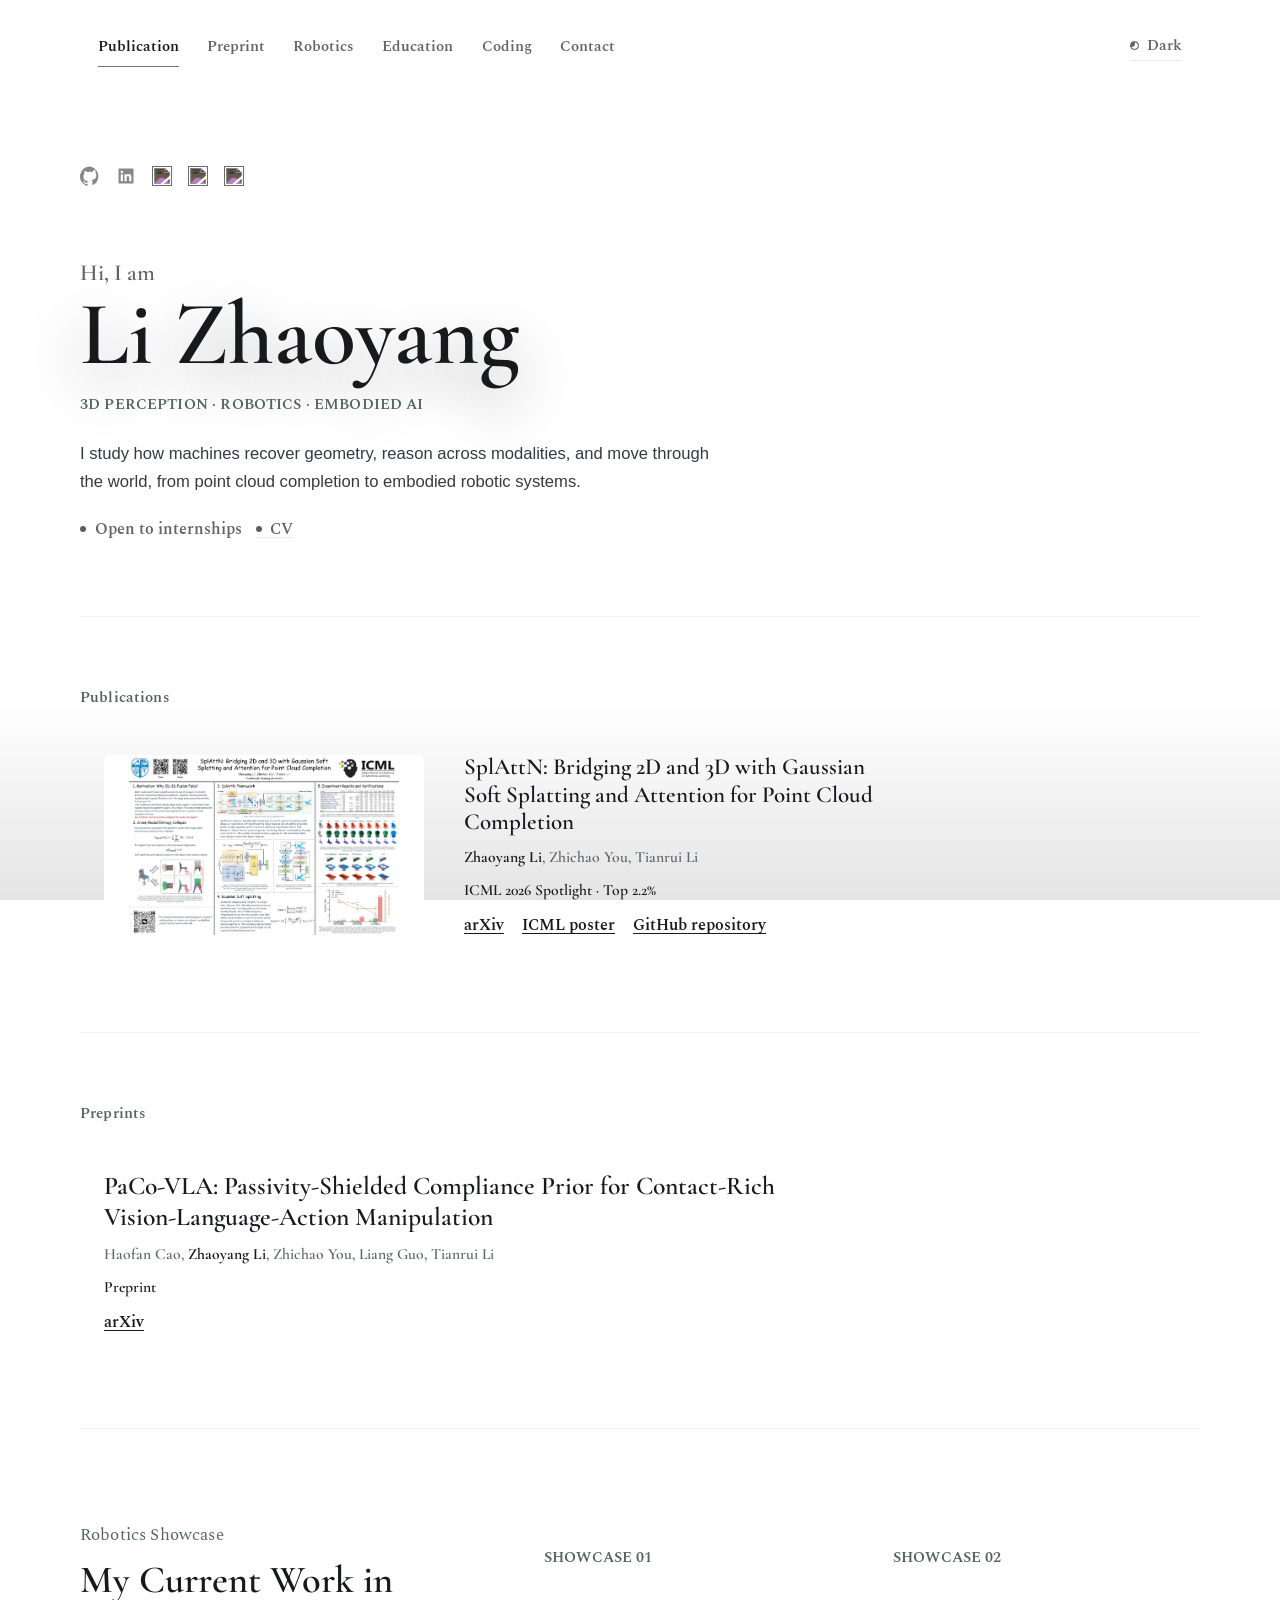
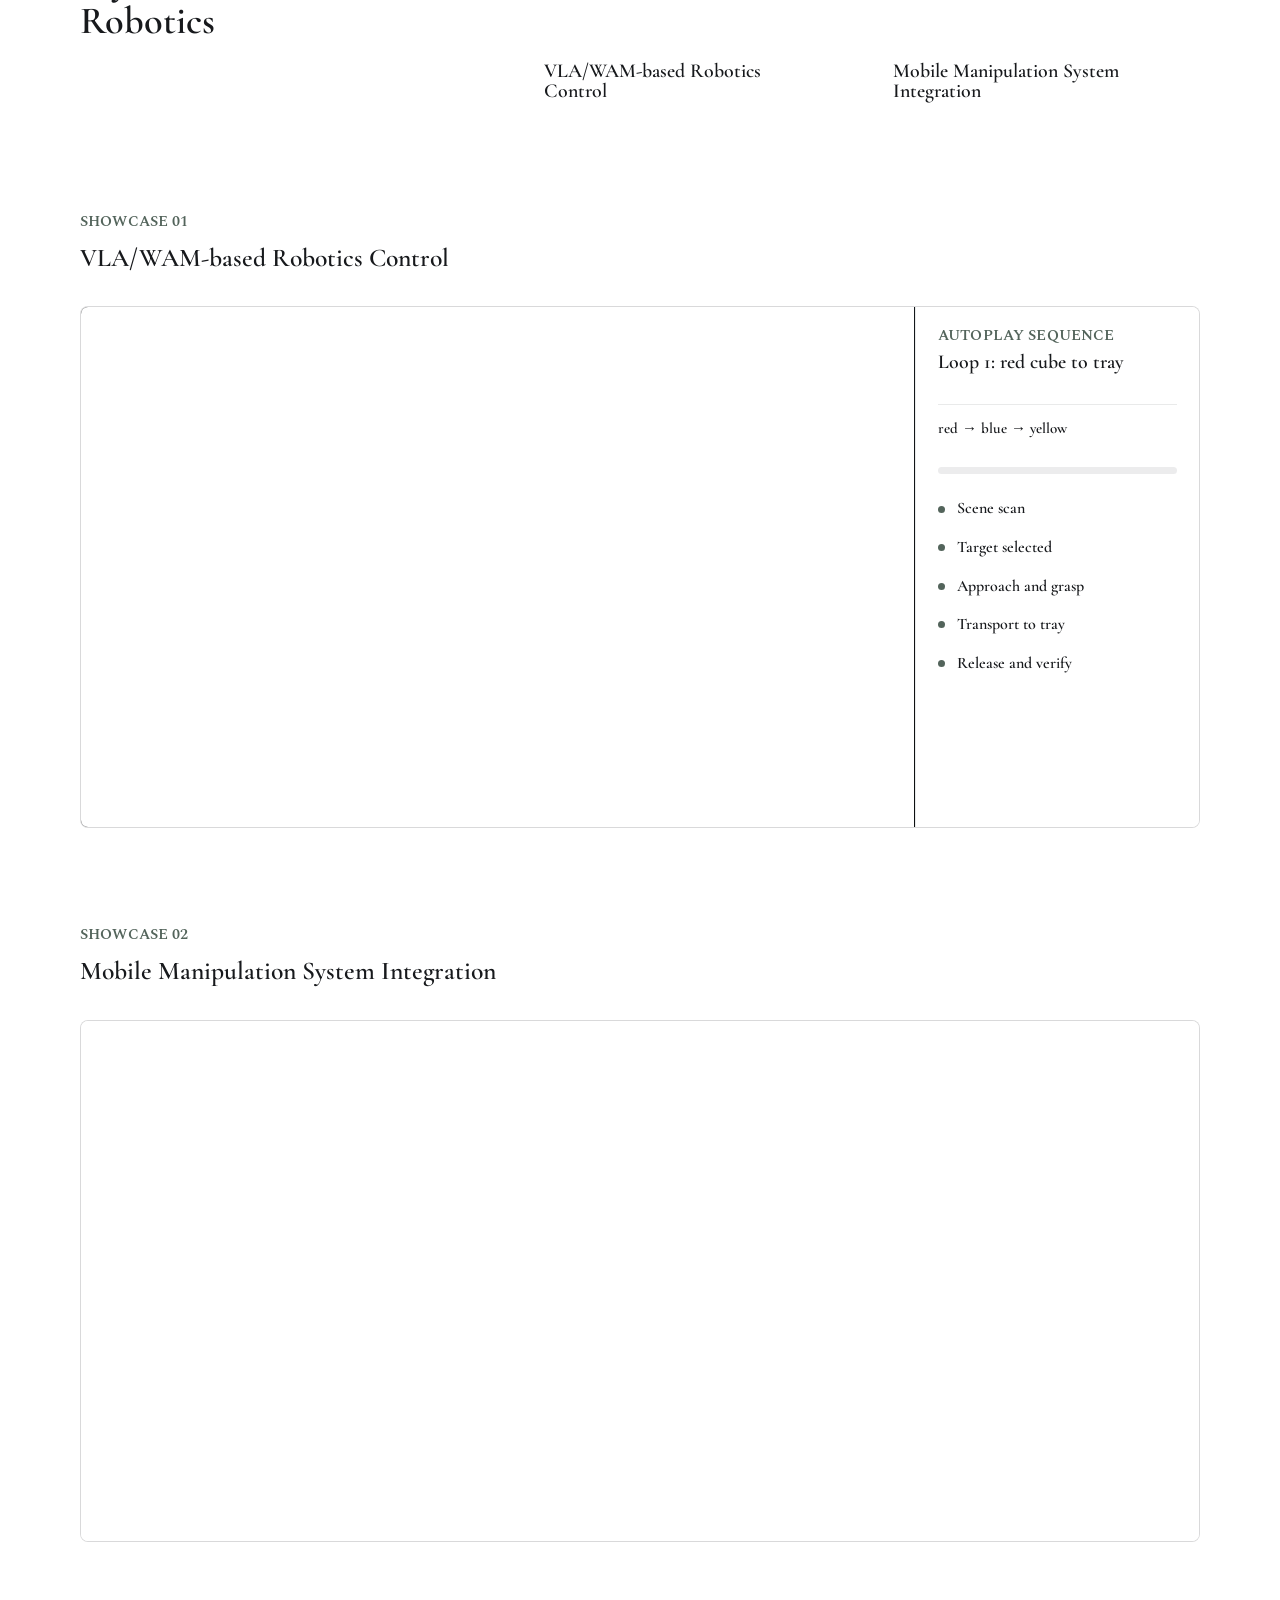
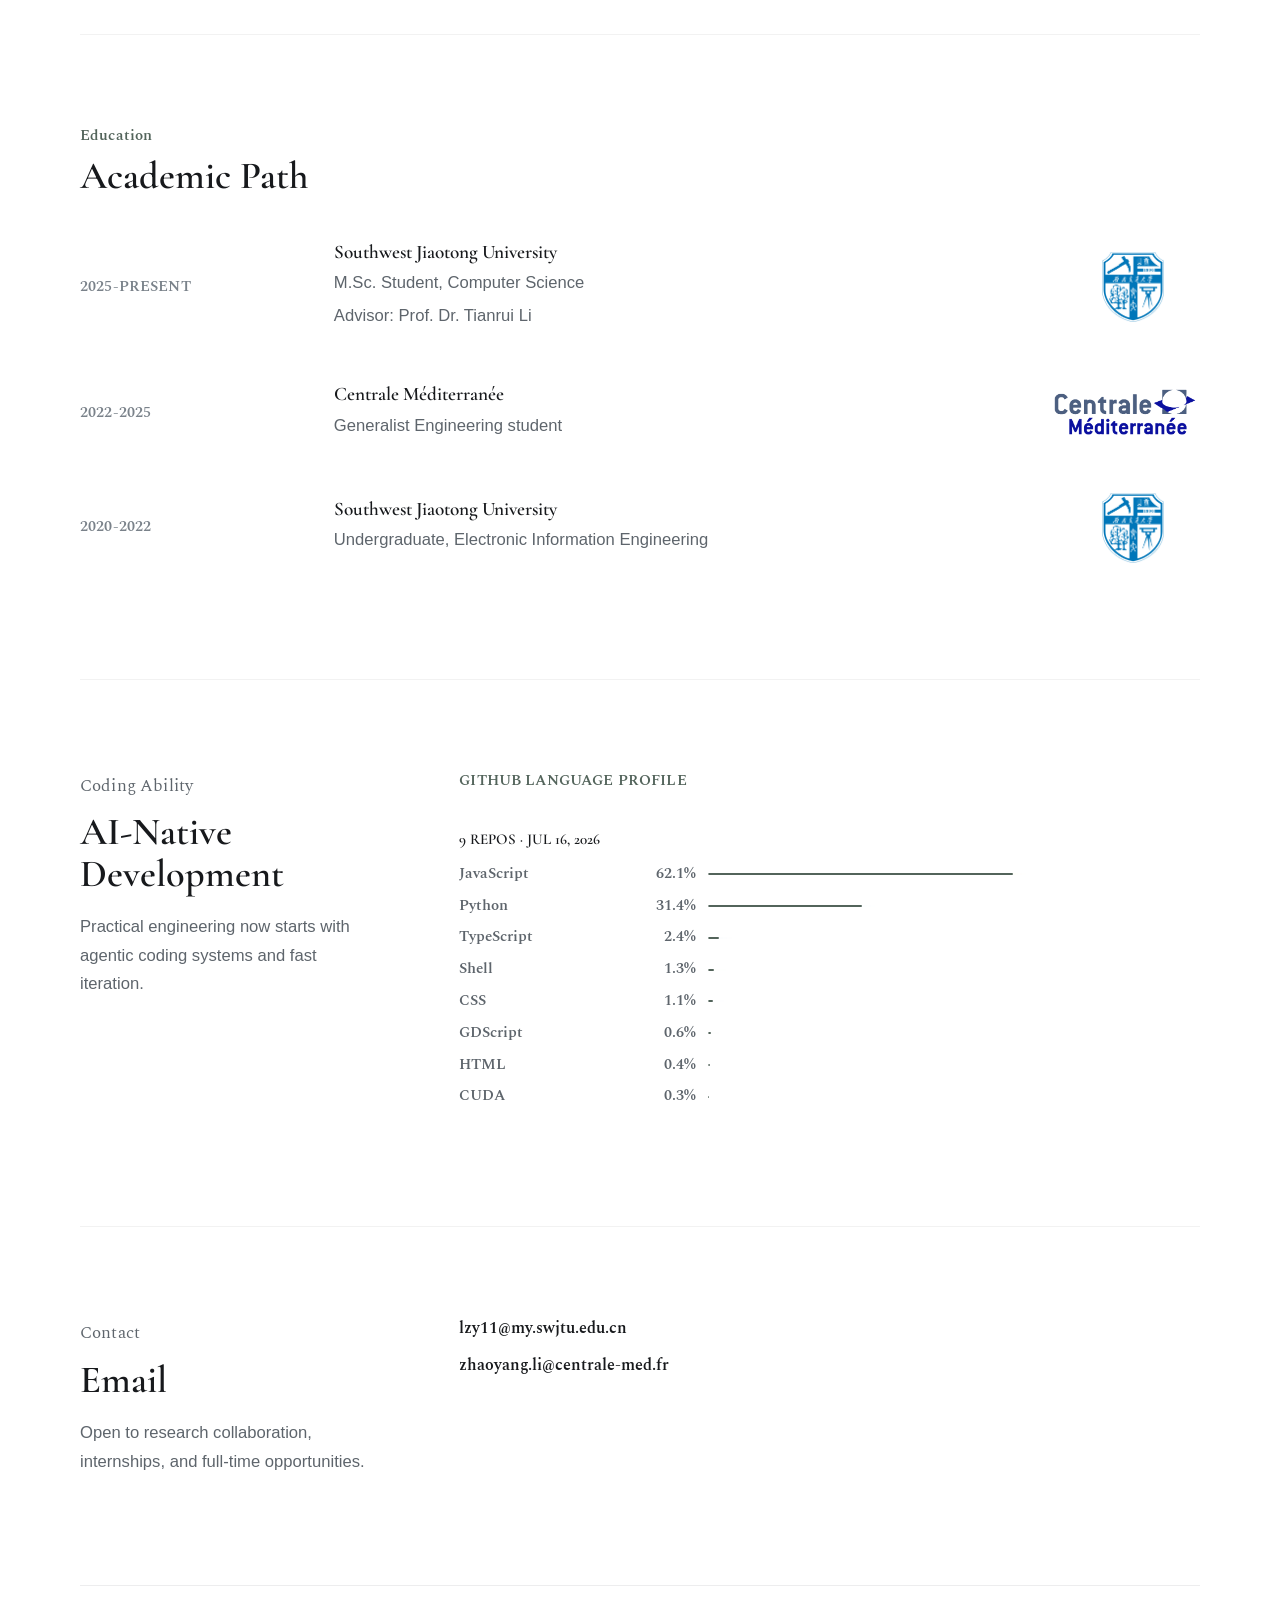
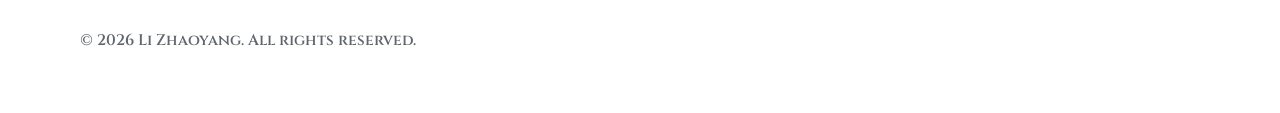
==== commit eae37b3c: "移除语言能力部分及相关样式" ====
--- a/index.html
+++ b/index.html
@@ -116,7 +116,6 @@
             <a href="#preprint">Preprint</a>
             <a href="#robotics-demo">Robotics</a>
             <a href="#education">Education</a>
-            <a href="#languages">Languages</a>
             <a href="#coding">Coding</a>
             <a href="#contact">Contact</a>
           </div>
@@ -364,35 +363,6 @@
         </div>
       </section>
 
-      <section class="section two-column" id="languages" aria-labelledby="languages-title">
-        <div>
-          <p class="section-kicker">Language Ability</p>
-          <h2 id="languages-title">Multilingual Training</h2>
-          <p>
-            Credentials across English and French academic environments.
-          </p>
-        </div>
-
-        <div class="credential-grid" aria-label="Language credentials">
-          <div class="credential">
-            <span>CET-4</span>
-            <small>English</small>
-          </div>
-          <div class="credential">
-            <span>CET-6</span>
-            <small>English</small>
-          </div>
-          <div class="credential">
-            <span>TOEIC 920</span>
-            <small>English</small>
-          </div>
-          <div class="credential">
-            <span>DELF B2</span>
-            <small>French</small>
-          </div>
-        </div>
-      </section>
-
       <section class="section two-column" id="coding" aria-labelledby="coding-title">
         <div>
           <p class="section-kicker">Coding Ability</p>
--- a/styles.css
+++ b/styles.css
@@ -660,7 +660,6 @@
 .profile-card,
 .highlight,
 .timeline-item,
-.credential,
 .coding-panel,
 .robotics-boundary,
 .robotics-lab,
@@ -929,34 +928,6 @@
   border-color: rgba(17, 155, 142, 0.28);
   box-shadow: var(--shadow);
   transform: translateY(-2px);
-}
-
-.credential-grid {
-  display: grid;
-  grid-template-columns: repeat(4, minmax(0, 1fr));
-  gap: 12px;
-}
-
-.credential {
-  min-height: 120px;
-  display: flex;
-  flex-direction: column;
-  justify-content: space-between;
-  padding: 18px;
-}
-
-.credential span {
-  font-family: var(--display);
-  font-size: 1.45rem;
-  font-weight: 750;
-  line-height: 1.05;
-}
-
-.credential small {
-  color: var(--muted);
-  font-family: var(--mono);
-  font-size: 0.78rem;
-  font-weight: 700;
 }
 
 .coding-panel {
@@ -1598,7 +1569,6 @@
   .profile-card,
   .highlight,
   .timeline-item,
-  .credential,
   .coding-panel,
   .robotics-boundary,
   .robotics-lab,
@@ -1703,9 +1673,6 @@
     position: static;
   }
 
-  .credential-grid {
-    grid-template-columns: repeat(2, minmax(0, 1fr));
-  }
 }
 
 @media (max-width: 860px) {
@@ -1934,13 +1901,8 @@
     flex-direction: column;
   }
 
-  .credential-grid,
   .ai-stack {
     grid-template-columns: 1fr;
-  }
-
-  .credential {
-    min-height: 96px;
   }
 
   .ai-stack span {
@@ -2286,7 +2248,6 @@
 .profile-card,
 .highlight,
 .timeline-item,
-.credential,
 .coding-panel,
 .robotics-boundary,
 .robotics-lab,
@@ -2426,7 +2387,6 @@
   box-shadow: none;
 }
 
-.credential,
 .coding-panel,
 .focus-list article,
 .interest-list article,
@@ -3695,7 +3655,6 @@
 .coding-workflow > span,
 .language-profile__header span,
 .timeline-item time,
-.credential small,
 .project-kicker,
 .project-stat-grid span,
 .project-feature-grid span,
@@ -3717,7 +3676,6 @@
 .timeline-item h3,
 .focus-list h3,
 .interest-list h3,
-.credential span,
 .coding-workflow strong,
 .language-profile__header strong,
 .contact-list a,
@@ -3732,7 +3690,6 @@
 .profile-card,
 .highlight,
 .timeline-item,
-.credential,
 .coding-panel,
 .robotics-boundary,
 .robotics-lab,
@@ -3880,7 +3837,6 @@
 .timeline-item h3,
 .focus-list h3,
 .interest-list h3,
-.credential span,
 .coding-workflow strong,
 .language-profile__header strong,
 .contact-list a,
@@ -3914,8 +3870,7 @@
 .coding-panel__header span,
 .coding-workflow > span,
 .language-profile__header span,
-.timeline-item time,
-.credential small {
+.timeline-item time {
   font-weight: 550;
 }
 
@@ -4195,8 +4150,7 @@
 .coding-panel__header span,
 .coding-workflow > span,
 .language-profile__header span,
-.timeline-item time,
-.credential small {
+.timeline-item time {
   color: var(--accent);
   font-family: var(--mono);
   font-size: 0.68rem;
@@ -4355,7 +4309,6 @@
 .profile-card,
 .highlight,
 .timeline-item,
-.credential,
 .coding-panel,
 .robotics-boundary,
 .robotics-console,
@@ -4858,28 +4811,6 @@
   display: none;
 }
 
-.credential-grid {
-  display: grid;
-  grid-template-columns: repeat(4, minmax(0, 1fr));
-  gap: 0;
-}
-
-.credential {
-  display: grid;
-  gap: 6px;
-  padding: 18px 18px 18px 0;
-  border-right: 1px solid var(--soft-line);
-}
-
-.credential:last-child {
-  border-right: 0;
-}
-
-.credential span {
-  color: var(--ink);
-  font-size: 1.02rem;
-}
-
 .coding-panel {
   padding: 0;
 }
@@ -5135,20 +5066,17 @@
     padding: 62px 0;
   }
 
-  .robotics-boundary,
-  .credential-grid {
+  .robotics-boundary {
     grid-template-columns: 1fr;
   }
 
-  .robotics-boundary div + div,
-  .credential {
+  .robotics-boundary div + div {
     border-left: 0;
     border-right: 0;
     border-top: 1px solid var(--soft-line);
   }
 
-  .robotics-boundary div:first-child,
-  .credential:first-child {
+  .robotics-boundary div:first-child {
     border-top: 0;
   }
 
@@ -5203,7 +5131,6 @@
 .coding-workflow > span,
 .language-profile__header span,
 .timeline-item time,
-.credential small,
 .language-bar,
 .robotics-steps li {
   font-family: var(--display);
@@ -5234,7 +5161,6 @@
 .coding-workflow > span,
 .language-profile__header span,
 .timeline-item time,
-.credential small,
 .language-bar,
 .robotics-steps li {
   font-weight: 500;
@@ -5250,8 +5176,7 @@
 .coding-panel__header span,
 .coding-workflow > span,
 .language-profile__header span,
-.timeline-item time,
-.credential small {
+.timeline-item time {
   letter-spacing: 0.02em;
 }
 
@@ -5266,8 +5191,7 @@
 body .coding-panel__header span,
 body .coding-workflow > span,
 body .language-profile__header span,
-body .timeline-item time,
-body .credential small {
+body .timeline-item time {
   font-family: var(--display);
   font-weight: 500;
 }
@@ -5308,7 +5232,6 @@
 body #publication-title,
 body #robotics-demo-title,
 body #education-title,
-body #languages-title,
 body #coding-title,
 body #career-title,
 body #contact-title {
@@ -5335,19 +5258,6 @@
   line-height: 1.2;
 }
 
-body .credential {
-  border-right: 0;
-}
-
-body .credential span {
-  font-size: clamp(1.12rem, 1.6vw, 1.32rem);
-}
-
-body .credential small {
-  font-size: 0.96rem;
-  text-transform: none;
-}
-
 body .robotics-boundary {
   border: 0;
 }
@@ -5367,7 +5277,6 @@
   body #publication-title,
   body #robotics-demo-title,
   body #education-title,
-  body #languages-title,
   body #coding-title,
   body #career-title,
   body #contact-title {
@@ -5555,7 +5464,6 @@
 body .coding-workflow > span,
 body .language-profile__header span,
 body .timeline-item time,
-body .credential small,
 body .language-bar {
   font-family: "Spectral", Georgia, "Times New Roman", serif;
   font-weight: 600;
@@ -5576,8 +5484,7 @@
 body .coding-panel__header span,
 body .coding-workflow > span,
 body .language-profile__header span,
-body .timeline-item time,
-body .credential small {
+body .timeline-item time {
   font-size: 0.92rem;
   letter-spacing: 0.01em;
 }
@@ -5662,7 +5569,6 @@
 .coding-workflow > span,
 .language-profile__header span,
 .timeline-item time,
-.credential small,
 .language-bar {
   font-family: "Spectral", Georgia, "Times New Roman", serif;
   font-weight: 600;
@@ -5683,8 +5589,7 @@
 .coding-panel__header span,
 .coding-workflow > span,
 .language-profile__header span,
-.timeline-item time,
-.credential small {
+.timeline-item time {
   font-size: 0.92rem;
   letter-spacing: 0.01em;
 }
@@ -5869,7 +5774,6 @@
 .robotics-demo-card__header h3,
 .timeline-item h3,
 .interest-list h3,
-.credential span,
 .coding-workflow strong,
 .language-profile__header strong,
 .robotics-boundary strong,
@@ -5911,8 +5815,7 @@
 .coding-panel__header span,
 .coding-workflow > span,
 .language-profile__header span,
-.timeline-item time,
-.credential small {
+.timeline-item time {
   font-weight: 500;
 }
 
@@ -6259,7 +6162,6 @@
 .timeline-item h3,
 .focus-list h3,
 .interest-list h3,
-.credential span,
 .coding-workflow strong,
 .language-profile__header strong,
 .contact-list a {
@@ -6703,8 +6605,7 @@
 .coding-panel__header span,
 .coding-workflow > span,
 .language-profile__header span,
-.timeline-item time,
-.credential small {
+.timeline-item time {
   font-size: 0.76rem;
 }
 
@@ -6731,7 +6632,6 @@
 .cv-button,
 .cv-incoming,
 .legacy-stack span,
-.credential span,
 .language-bar,
 .language-profile__header strong {
   font-size: 0.96rem;
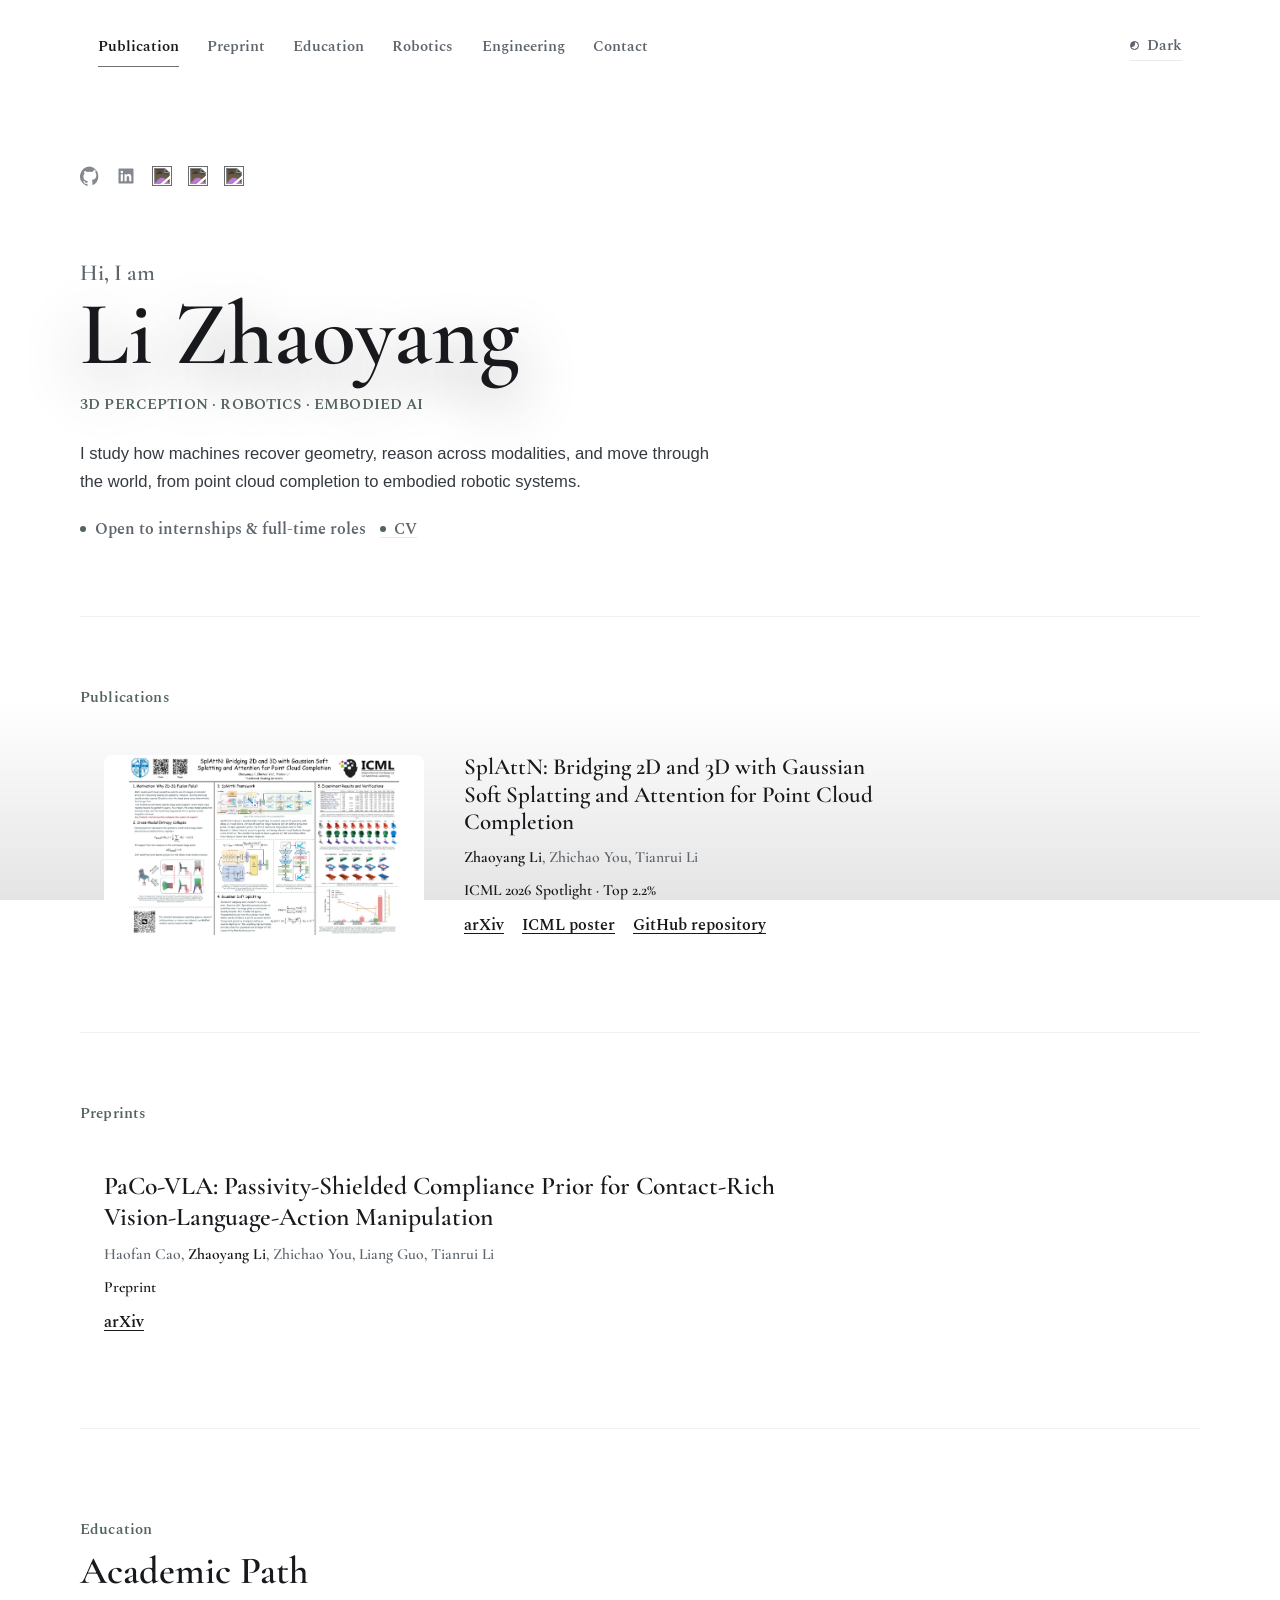
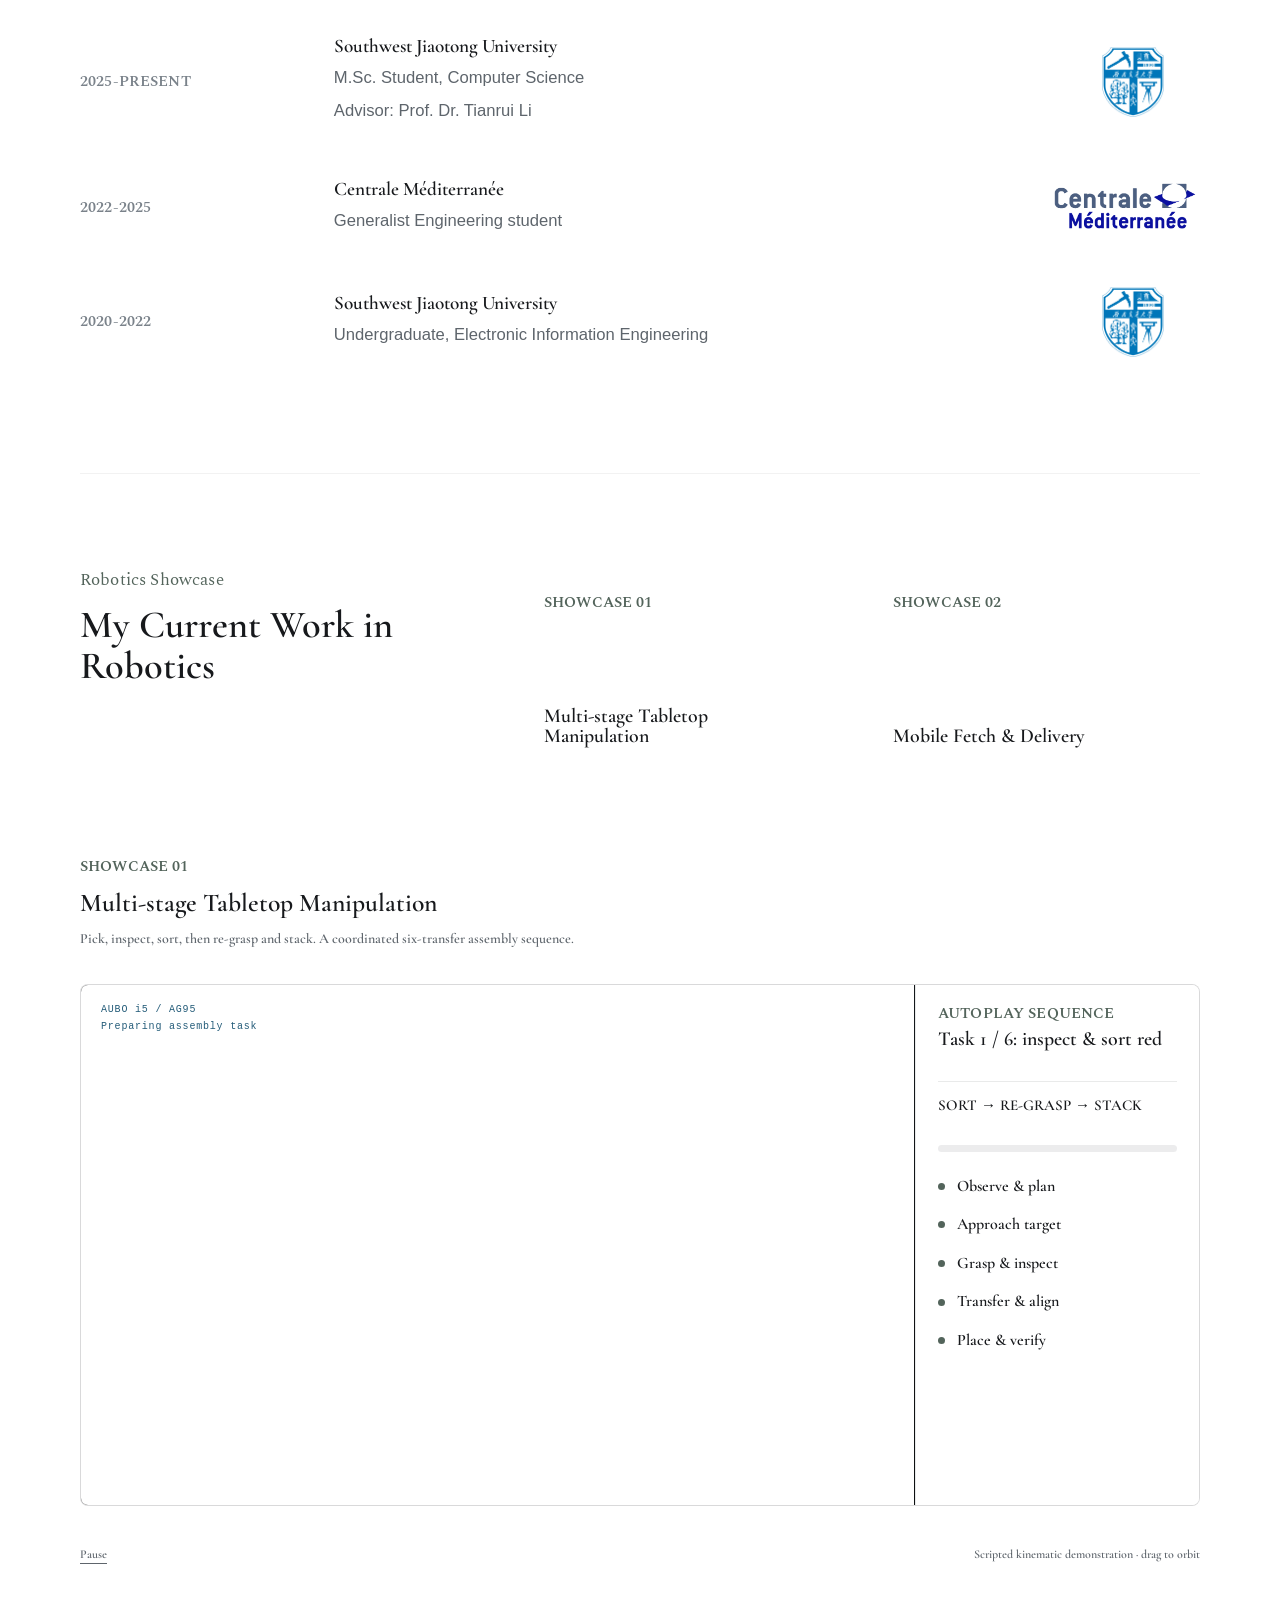
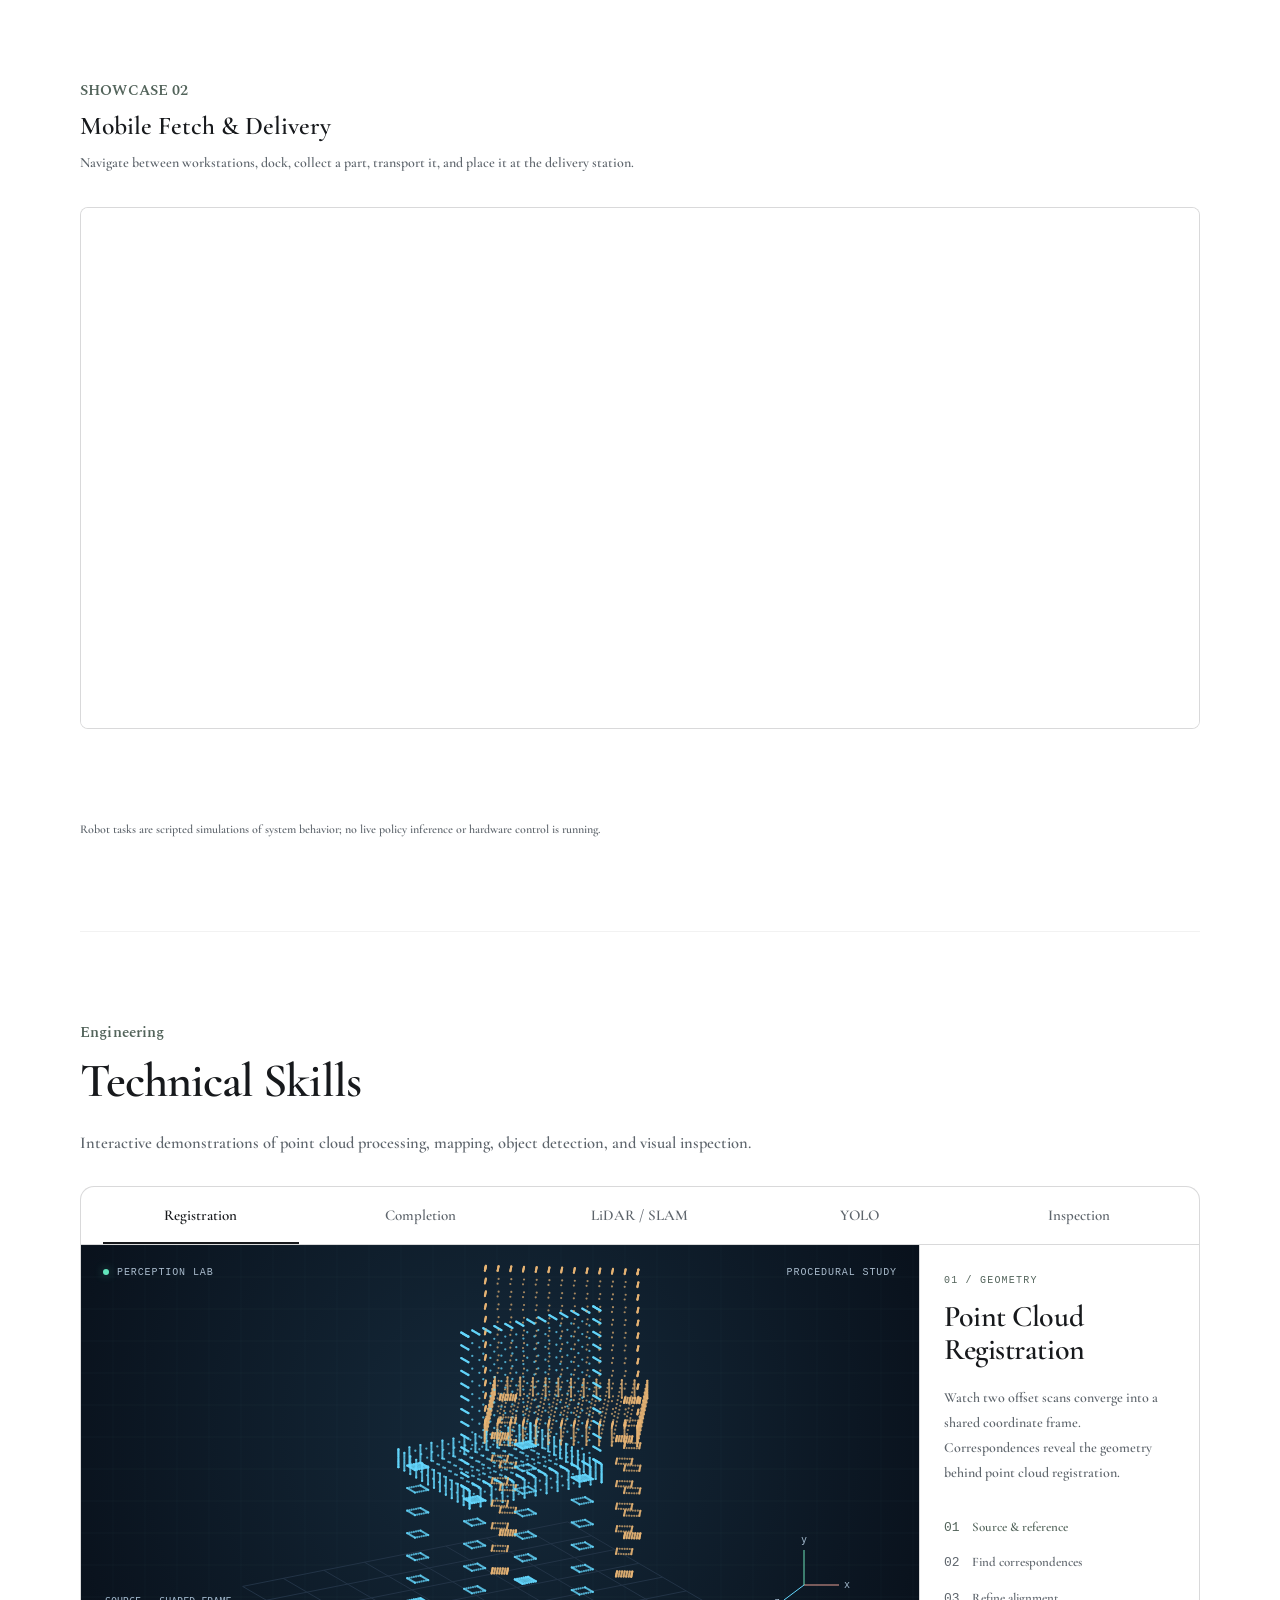
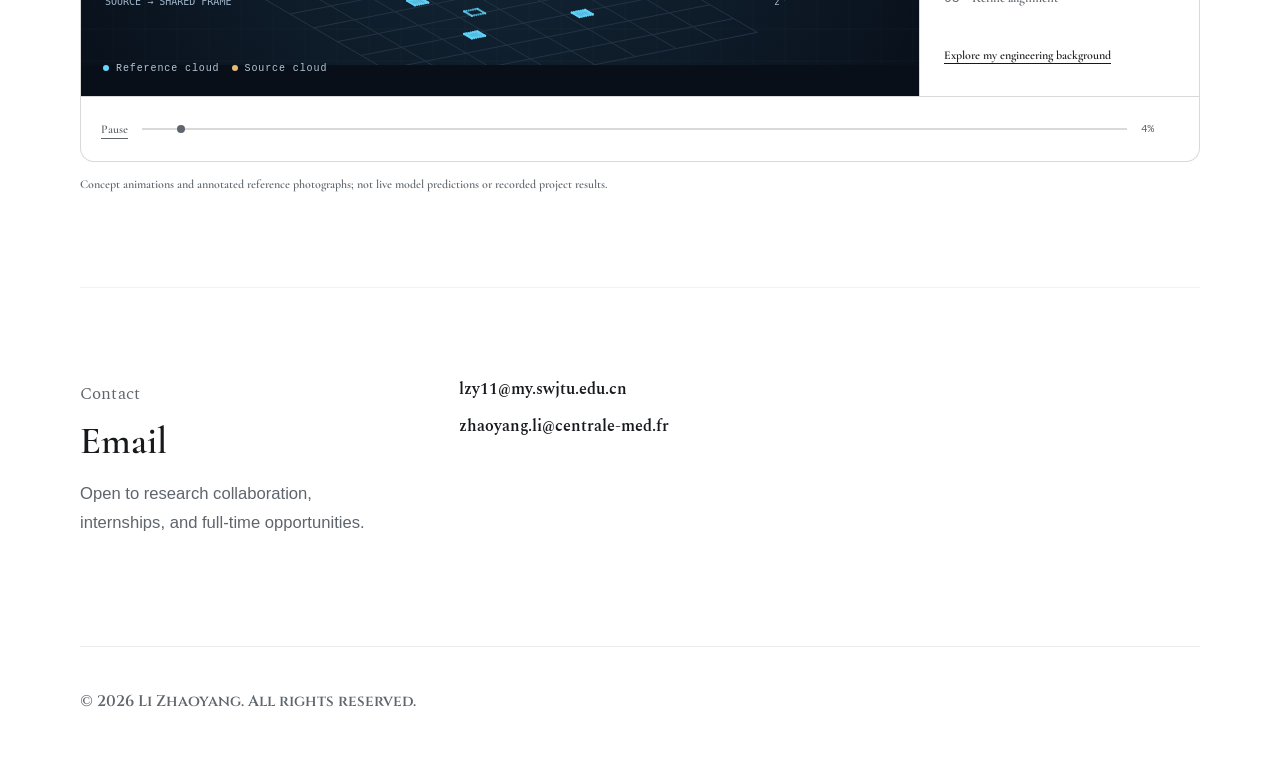
==== commit eb77a831: "Refresh robotics demos and engineering skills showcase" ====
--- a/index.html
+++ b/index.html
@@ -90,6 +90,8 @@
       crossorigin
     >
     <link rel="stylesheet" href="styles.css">
+    <link rel="stylesheet" href="engineering.css?v=20261012c">
+    <script defer src="engineering-lab.js?v=20261012c"></script>
     <script defer src="https://cdn.jsdelivr.net/npm/gsap@3.12.5/dist/gsap.min.js"></script>
     <script defer src="page-transitions.js"></script>
     <script type="importmap">
@@ -100,7 +102,7 @@
       }
     </script>
     <script src="model-brotli-register.js"></script>
-    <script defer src="deferred-scenes.js"></script>
+    <script defer src="deferred-scenes.js?v=20261012c"></script>
   </head>
   <body>
     <div class="scroll-progress" aria-hidden="true"></div>
@@ -114,9 +116,9 @@
           <div class="nav-links" id="primary-nav">
             <a href="#publication">Publication</a>
             <a href="#preprint">Preprint</a>
+            <a href="#education">Education</a>
             <a href="#robotics-demo">Robotics</a>
-            <a href="#education">Education</a>
-            <a href="#coding">Coding</a>
+            <a href="#engineering">Engineering</a>
             <a href="#contact">Contact</a>
           </div>
           <button class="theme-toggle" type="button" aria-label="Switch to light theme" aria-pressed="false" data-theme-toggle>
@@ -161,7 +163,7 @@
               <div class="hero-internship-status">
                 <span class="status-pill status-pill--internship">
                   <span class="status-pill--pulse" aria-hidden="true"></span>
-                  Open to internships
+                  Open to internships &amp; full-time roles
                 </span>
                 <a class="cv-button" href="resume_en.pdf" target="_blank" rel="noopener noreferrer">
                   <span class="cv-button__lamp" aria-hidden="true"></span>
@@ -226,86 +228,6 @@
         </div>
       </section>
 
-      <section class="section robotics-section" id="robotics-demo" aria-labelledby="robotics-demo-title">
-        <div class="section-heading robotics-heading">
-          <div>
-            <p class="section-kicker">Robotics Showcase</p>
-            <h2 id="robotics-demo-title">My Current Work in Robotics</h2>
-          </div>
-
-          <div class="robotics-boundary" aria-label="Robotics showcase overview">
-            <div>
-              <span>Showcase 01</span>
-              <strong>VLA/WAM-based Robotics Control</strong>
-            </div>
-            <div>
-              <span>Showcase 02</span>
-              <strong>Mobile Manipulation System Integration</strong>
-            </div>
-          </div>
-        </div>
-
-        <div class="robotics-demo-grid" aria-label="Robotics interactive demos">
-          <article class="robotics-demo-card">
-            <div class="robotics-demo-card__header">
-              <div>
-                <span>Showcase 01</span>
-                <h3>VLA/WAM-based Robotics Control</h3>
-              </div>
-            </div>
-
-            <div class="robotics-lab" aria-label="AUBO tabletop robot demo">
-              <div class="robotics-viewport">
-                <div id="aubo-demo" class="robot-demo-canvas" role="img" aria-label="Three.js AUBO arm on a tabletop pick-and-place scene"></div>
-              </div>
-
-              <aside class="robotics-console" aria-label="Robot demo autoplay status">
-                <div class="robotics-console__header">
-                  <span>Autoplay sequence</span>
-                  <strong data-robot-active-task>Loop 1: red cube to tray</strong>
-                </div>
-
-                <div class="robotics-autoplay-panel" aria-label="Autoplay loop summary">
-                  <strong>red → blue → yellow</strong>
-                </div>
-
-                <div class="robotics-meter" aria-hidden="true">
-                  <span data-robot-progress></span>
-                </div>
-
-                <ol class="robotics-steps" aria-label="Demo execution stages">
-                  <li data-robot-step="0">Scene scan</li>
-                  <li data-robot-step="1">Target selected</li>
-                  <li data-robot-step="2">Approach and grasp</li>
-                  <li data-robot-step="3">Transport to tray</li>
-                  <li data-robot-step="4">Release and verify</li>
-                </ol>
-              </aside>
-            </div>
-          </article>
-
-          <article class="robotics-demo-card">
-            <div class="robotics-demo-card__header">
-              <div>
-                <span>Showcase 02</span>
-                <h3>Mobile Manipulation System Integration</h3>
-              </div>
-            </div>
-
-            <div class="scout-aubo-lab" aria-label="Scout 2.0 and AUBO i5 mobile manipulator demo">
-              <iframe
-                class="scout-aubo-frame"
-                src="about:blank"
-                data-src="./scout-aubo/index.html"
-                title="Scout 2.0 with AUBO i5 interactive robotics demo"
-                loading="eager"
-                allowfullscreen
-              ></iframe>
-            </div>
-          </article>
-        </div>
-      </section>
-
       <section class="section" id="education" aria-labelledby="education-title">
         <div class="section-heading">
           <div>
@@ -363,49 +285,126 @@
         </div>
       </section>
 
-      <section class="section two-column" id="coding" aria-labelledby="coding-title">
-        <div>
-          <p class="section-kicker">Coding Ability</p>
-          <h2 id="coding-title">AI-Native Development</h2>
-          <p>
-            Practical engineering now starts with agentic coding systems and fast iteration.
-          </p>
+      <section class="section robotics-section" id="robotics-demo" aria-labelledby="robotics-demo-title">
+        <div class="section-heading robotics-heading">
+          <div>
+            <p class="section-kicker">Robotics Showcase</p>
+            <h2 id="robotics-demo-title">My Current Work in Robotics</h2>
+          </div>
+
+          <div class="robotics-boundary" aria-label="Robotics showcase overview">
+            <div>
+              <span>Showcase 01</span>
+              <strong>Multi-stage Tabletop Manipulation</strong>
+            </div>
+            <div>
+              <span>Showcase 02</span>
+              <strong>Mobile Fetch & Delivery</strong>
+            </div>
+          </div>
         </div>
 
-        <div class="coding-panel" aria-label="Coding ability">
-          <div class="coding-panel__header">
-            <span>GitHub language profile</span>
+        <div class="robotics-demo-grid" aria-label="Robotics interactive demos">
+          <article class="robotics-demo-card">
+            <div class="robotics-demo-card__header">
+              <div>
+                <span>Showcase 01</span>
+                <h3>Multi-stage Tabletop Manipulation</h3>
+                <p>Pick, inspect, sort, then re-grasp and stack. A coordinated six-transfer assembly sequence.</p>
+              </div>
+            </div>
+
+            <div class="robotics-lab" aria-label="AUBO tabletop robot demo">
+              <div class="robotics-viewport">
+                <div class="robot-hud">AUBO i5 / AG95<br><span data-robot-status>Preparing assembly task</span></div>
+                <div id="aubo-demo" class="robot-demo-canvas" role="img" aria-label="Three.js AUBO arm on a tabletop pick-and-place scene"></div>
+              </div>
+
+              <aside class="robotics-console" aria-label="Robot demo autoplay status">
+                <div class="robotics-console__header">
+                  <span>Autoplay sequence</span>
+                  <strong data-robot-active-task>Task 1 / 6: inspect & sort red</strong>
+                </div>
+
+                <div class="robotics-autoplay-panel" aria-label="Autoplay loop summary">
+                  <strong>SORT → RE-GRASP → STACK</strong>
+                </div>
+
+                <div class="robotics-meter" aria-hidden="true">
+                  <span data-robot-progress></span>
+                </div>
+
+                <ol class="robotics-steps" aria-label="Demo execution stages">
+                  <li data-robot-step="0">Observe & plan</li>
+                  <li data-robot-step="1">Approach target</li>
+                  <li data-robot-step="2">Grasp & inspect</li>
+                  <li data-robot-step="3">Transfer & align</li>
+                  <li data-robot-step="4">Place & verify</li>
+                </ol>
+              </aside>
+            </div>
+            <div class="demo-toolbar"><button type="button" data-robot-pause aria-pressed="false">Pause</button><small>Scripted kinematic demonstration · drag to orbit</small></div>
+          </article>
+
+          <article class="robotics-demo-card">
+            <div class="robotics-demo-card__header">
+              <div>
+                <span>Showcase 02</span>
+                <h3>Mobile Fetch &amp; Delivery</h3>
+                <p>Navigate between workstations, dock, collect a part, transport it, and place it at the delivery station.</p>
+              </div>
+            </div>
+
+            <div class="scout-aubo-lab" aria-label="Scout 2.0 and AUBO i5 mobile manipulator demo">
+              <iframe
+                class="scout-aubo-frame"
+                src="about:blank"
+                data-src="./scout-aubo/index.html"
+                title="Scout 2.0 with AUBO i5 interactive robotics demo"
+                loading="eager"
+                allowfullscreen
+              ></iframe>
+            </div>
+          </article>
+        </div>
+        <p class="engineering-note">Robot tasks are scripted simulations of system behavior; no live policy inference or hardware control is running.</p>
+      </section>
+
+      <section class="section" id="engineering" aria-labelledby="engineering-title">
+        <p class="section-kicker">Engineering</p>
+        <h2 id="engineering-title">Technical Skills</h2>
+        <p class="engineering-intro">Interactive demonstrations of point cloud processing, mapping, object detection, and visual inspection.</p>
+        <div class="engineering-lab">
+          <div class="engineering-tabs" role="tablist" aria-label="Engineering demonstrations">
+            <button type="button" role="tab" id="lab-tab-0" aria-controls="lab-panel" aria-selected="true"><span>01</span>Registration</button>
+            <button type="button" role="tab" id="lab-tab-1" aria-controls="lab-panel" aria-selected="false" tabindex="-1"><span>02</span>Completion</button>
+            <button type="button" role="tab" id="lab-tab-2" aria-controls="lab-panel" aria-selected="false" tabindex="-1"><span>03</span>LiDAR / SLAM</button>
+            <button type="button" role="tab" id="lab-tab-3" aria-controls="lab-panel" aria-selected="false" tabindex="-1"><span>04</span>YOLO</button>
+            <button type="button" role="tab" id="lab-tab-4" aria-controls="lab-panel" aria-selected="false" tabindex="-1"><span>05</span>Inspection</button>
           </div>
-
-          <div class="coding-signal-grid">
-            <div class="language-profile" aria-label="Most used GitHub languages">
-              <div class="language-profile__header">
-                <strong data-language-updated>Auto-updated daily</strong>
-              </div>
-              <div class="language-bars" data-language-bars>
-                <div class="language-bar" style="--share: 60.1%; --tone: #63d7ff;">
-                  <span>Python</span><strong>60.1%</strong><i></i>
-                </div>
-                <div class="language-bar" style="--share: 18.3%; --tone: #f7df1e;">
-                  <span>JavaScript</span><strong>18.3%</strong><i></i>
-                </div>
-                <div class="language-bar" style="--share: 14.4%; --tone: #3178c6;">
-                  <span>TypeScript</span><strong>14.4%</strong><i></i>
-                </div>
-                <div class="language-bar" style="--share: 2.2%; --tone: #e34c26;">
-                  <span>HTML</span><strong>2.2%</strong><i></i>
-                </div>
-                <div class="language-bar" style="--share: 1.9%; --tone: #7bf1c7;">
-                  <span>CUDA</span><strong>1.9%</strong><i></i>
-                </div>
-                <div class="language-bar" style="--share: 1.7%; --tone: #8aa4ff;">
-                  <span>CSS</span><strong>1.7%</strong><i></i>
-                </div>
-              </div>
+          <div class="engineering-body" id="lab-panel" role="tabpanel" aria-labelledby="lab-tab-0" tabindex="0">
+            <div class="engineering-stage">
+              <div class="engineering-stage-top"><span>PERCEPTION LAB</span><span data-lab-medium>PROCEDURAL STUDY</span></div>
+              <canvas class="engineering-canvas" role="img" aria-label="Animated engineering concept demonstration">Interactive illustrations of point cloud registration, completion, mapping, detection, and inspection.</canvas>
+              <div class="engineering-legend" data-lab-legend></div>
+            </div>
+            <div class="engineering-detail">
+              <p class="lab-eyebrow" data-lab-tag>01 / Geometry</p>
+              <h3 data-lab-title>Point Cloud Registration</h3>
+              <p data-lab-text>Explore point cloud registration, completion, LiDAR mapping, object detection, and industrial inspection.</p>
+              <ol data-lab-steps></ol>
+              <p class="photo-credit" data-photo-credit hidden></p>
+              <a data-lab-link href="resume_en.pdf">Explore my engineering background</a>
             </div>
           </div>
-
+          <div class="engineering-controls">
+            <button type="button" data-lab-play aria-pressed="true">Pause</button>
+            <input type="range" min="0" max="1000" value="0" aria-label="Animation progress" data-lab-progress>
+            <output data-lab-percent>0%</output>
+          </div>
         </div>
+        <p class="engineering-note">Concept animations and annotated reference photographs; not live model predictions or recorded project results.</p>
+        <noscript><p>Enable JavaScript to play these studies. See my <a href="resume_en.pdf">CV</a> for research and project details.</p></noscript>
       </section>
 
       <section class="section two-column" id="contact" aria-labelledby="contact-title">
@@ -662,52 +661,6 @@
           }
         });
 
-        const languageBars = document.querySelector("[data-language-bars]");
-        const languageUpdated = document.querySelector("[data-language-updated]");
-        const languageFormatter = new Intl.DateTimeFormat("en", {
-          month: "short",
-          day: "numeric",
-          year: "numeric",
-        });
-
-        const renderLanguages = ({ languages = [], updatedAt, repoCount }) => {
-          if (!languageBars || !languages.length) return;
-
-          languageBars.replaceChildren(...languages.map((language) => {
-            const share = Number.isFinite(language.share) ? Math.max(0, Math.min(language.share, 100)) : 0;
-            const bar = document.createElement("div");
-            bar.className = "language-bar";
-            bar.style.setProperty("--share", `${share}%`);
-            bar.style.setProperty("--tone", language.color || "#9fb3ff");
-
-            const name = document.createElement("span");
-            name.textContent = language.name;
-
-            const percentage = document.createElement("strong");
-            percentage.textContent = `${share.toFixed(1)}%`;
-
-            bar.append(name, percentage, document.createElement("i"));
-            return bar;
-          }));
-
-          if (languageUpdated && updatedAt) {
-            const date = new Date(updatedAt);
-            const prefix = repoCount ? `${repoCount} repos` : "Public repo mix";
-            languageUpdated.textContent = Number.isNaN(date.getTime())
-              ? prefix
-              : `${prefix} · ${languageFormatter.format(date)}`;
-          }
-        };
-
-        fetch("assets/github-languages.json", {
-          cache: "no-cache",
-        })
-          .then((response) => (response.ok ? response.json() : null))
-          .then((profile) => {
-            if (profile) renderLanguages(profile);
-          })
-          .catch(() => {});
-
         if (document.readyState === "complete") {
           initGsapMotion();
         } else {
--- a/engineering.css
+++ b/engineering.css
@@ -0,0 +1,55 @@
+.engineering-intro { max-width: 690px; color: var(--muted); }
+.engineering-lab { margin-top: 28px; border: 1px solid var(--line); border-radius: 14px; overflow: hidden; background: var(--surface-strong); }
+.engineering-tabs { display: flex; overflow-x: auto; scrollbar-width: none; padding: 0 22px; gap: 24px; border-bottom: 1px solid var(--line); }
+.engineering-tabs::-webkit-scrollbar { display: none; }
+.engineering-tabs button { flex: 1; white-space: nowrap; border: 0; border-bottom: 2px solid transparent; border-radius: 0; padding: 18px 0 16px; background: transparent; color: var(--muted); font: 400 15px/1.4 var(--sans); cursor: pointer; }
+.engineering-tabs button[aria-selected="true"] { border-bottom-color: var(--ink); color: var(--ink); }
+.engineering-tabs button span { display: none; }
+.engineering-body { display: grid; grid-template-columns: minmax(0, 1fr) 280px; }
+.engineering-stage { position: relative; min-width: 0; background: #080f19; color: #dceaf5; }
+.engineering-canvas { width: 100%; height: 420px; display: block; }
+.engineering-stage-top, .engineering-legend { position: absolute; left: 22px; right: 22px; display: flex; justify-content: space-between; gap: 12px; font: 10px/1.5 ui-monospace, monospace; letter-spacing: .09em; pointer-events: none; }
+.engineering-stage-top { top: 20px; color: #a8bacb; }
+.engineering-stage-top span:first-child::before { content: ""; display: inline-block; width: 6px; height: 6px; margin-right: 8px; background: #62e5bb; border-radius: 50%; box-shadow: 0 0 10px #62e5bb66; }
+.engineering-legend { bottom: 20px; justify-content: flex-start; flex-wrap: wrap; color: #b3c8d9; }
+.engineering-legend span::before { content: ""; width: 6px; height: 6px; display: inline-block; border-radius: 50%; margin-right: 7px; background: #62d9ff; }
+.engineering-legend span:nth-child(2)::before { background: #e7ba75; }
+.engineering-detail { padding: 28px 24px; border-left: 1px solid var(--line); }
+.engineering-detail .lab-eyebrow { margin: 0 0 12px; color: var(--accent); font: 10px/1.5 ui-monospace, monospace; letter-spacing: .12em; text-transform: uppercase; }
+.engineering-detail h3 { margin: 0 0 18px; font: 600 30px/1.12 var(--display); letter-spacing: -.015em; text-wrap: balance; }
+.engineering-detail p { font: 400 14px/1.8 var(--sans); color: var(--muted); }
+.engineering-detail ol { padding: 0; margin: 24px 0; list-style: none; counter-reset: stage; }
+.engineering-detail li { counter-increment: stage; padding: 8px 0; font: 400 13px/1.5 var(--sans); color: var(--muted); }
+.engineering-detail li::before { content: "0" counter(stage); margin-right: 12px; color: var(--muted); font-family: monospace; }
+.engineering-detail li.is-current, .engineering-detail li.is-current::before { color: var(--accent); }
+.engineering-detail a { font-size: 12px; text-decoration: underline; text-underline-offset: 4px; }
+.engineering-controls, .demo-toolbar { display: flex; align-items: center; gap: 12px; padding: 14px 20px; border-top: 1px solid var(--line); }
+.engineering-controls button, .demo-toolbar button { border: 0; background: transparent; color: var(--muted); padding: 8px 0; border-radius: 0; font: 400 12px var(--sans); cursor: pointer; min-height: 36px; text-decoration: underline; text-underline-offset: 5px; }
+.engineering-controls input { flex: 1; min-width: 50px; appearance: none; height: 24px; background: transparent; cursor: pointer; }
+.engineering-controls input::-webkit-slider-runnable-track { height: 2px; background: var(--line); }
+.engineering-controls input::-webkit-slider-thumb { appearance: none; width: 8px; height: 8px; margin-top: -3px; border-radius: 50%; background: var(--muted); }
+.engineering-controls input::-moz-range-track { height: 2px; background: var(--line); }
+.engineering-controls input::-moz-range-thumb { width: 8px; height: 8px; border: 0; border-radius: 50%; background: var(--muted); }
+.engineering-controls output { min-width: 38px; color: var(--muted); font: 11px monospace; }
+.engineering-note { margin: 12px 0 0; color: var(--muted); font-size: 12px; }
+.demo-toolbar { flex-wrap: wrap; padding: 12px 0; border: 0; }
+.demo-toolbar small { margin-left: auto; color: var(--muted); font: 400 12px var(--sans); }
+.engineering-detail .photo-credit { font: 400 11px/1.6 var(--sans); margin: 18px 0; }
+.engineering-detail .photo-credit a { font: inherit; }
+.engineering-stage.is-photo .engineering-canvas { height: 510px; }
+#engineering-title { font: 600 clamp(34px, 4vw, 48px)/1.15 var(--display); letter-spacing: -.02em; margin: 12px 0 20px; }
+.robotics-demo-card__header p { color: var(--muted); font-size: 14px; margin: 8px 0 0; max-width: 650px; }
+.robotics-viewport { position: relative; }
+.robot-hud { position: absolute; left: 20px; top: 16px; color: #82cfee; z-index: 1; font: 10px/1.7 ui-monospace, monospace; letter-spacing: .08em; pointer-events: none; }
+[data-theme="light"] .robot-hud { color: #245c79; }
+.engineering-tabs button:focus-visible, .engineering-controls :focus-visible, .demo-toolbar button:focus-visible { outline: 2px solid var(--accent); outline-offset: -2px; }
+@media (max-width: 760px) {
+  .engineering-body { grid-template-columns: 1fr; }
+  .engineering-canvas, .engineering-stage.is-photo .engineering-canvas { height: 340px; }
+  .engineering-detail { border-left: 0; border-top: 1px solid var(--line); padding: 24px; }
+  .engineering-detail ol { display: flex; flex-wrap: wrap; gap: 8px 16px; margin: 16px 0; }
+  .engineering-tabs { padding: 0 18px; gap: 22px; }
+  .engineering-tabs button { padding: 16px 0; }
+  .engineering-controls { padding: 12px; gap: 8px; }
+  .demo-toolbar small { width: 100%; margin-left: 0; }
+}
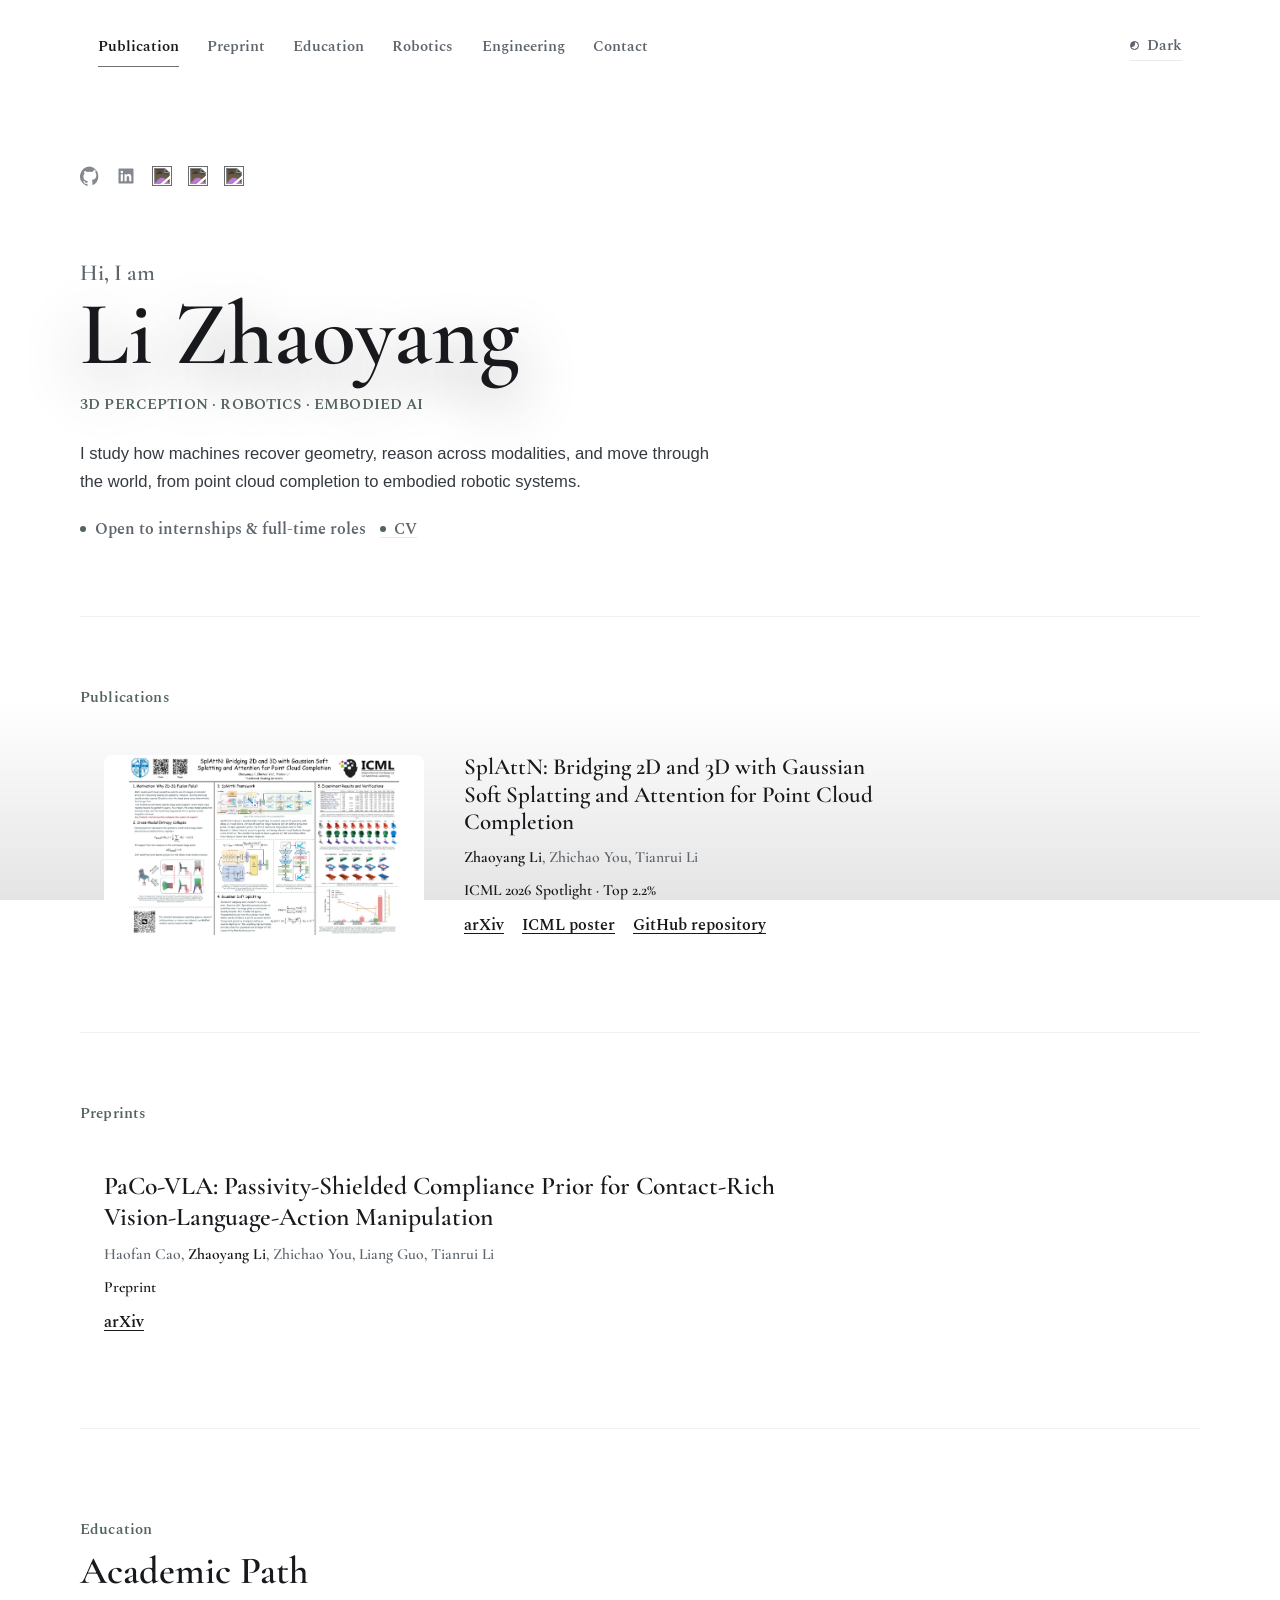
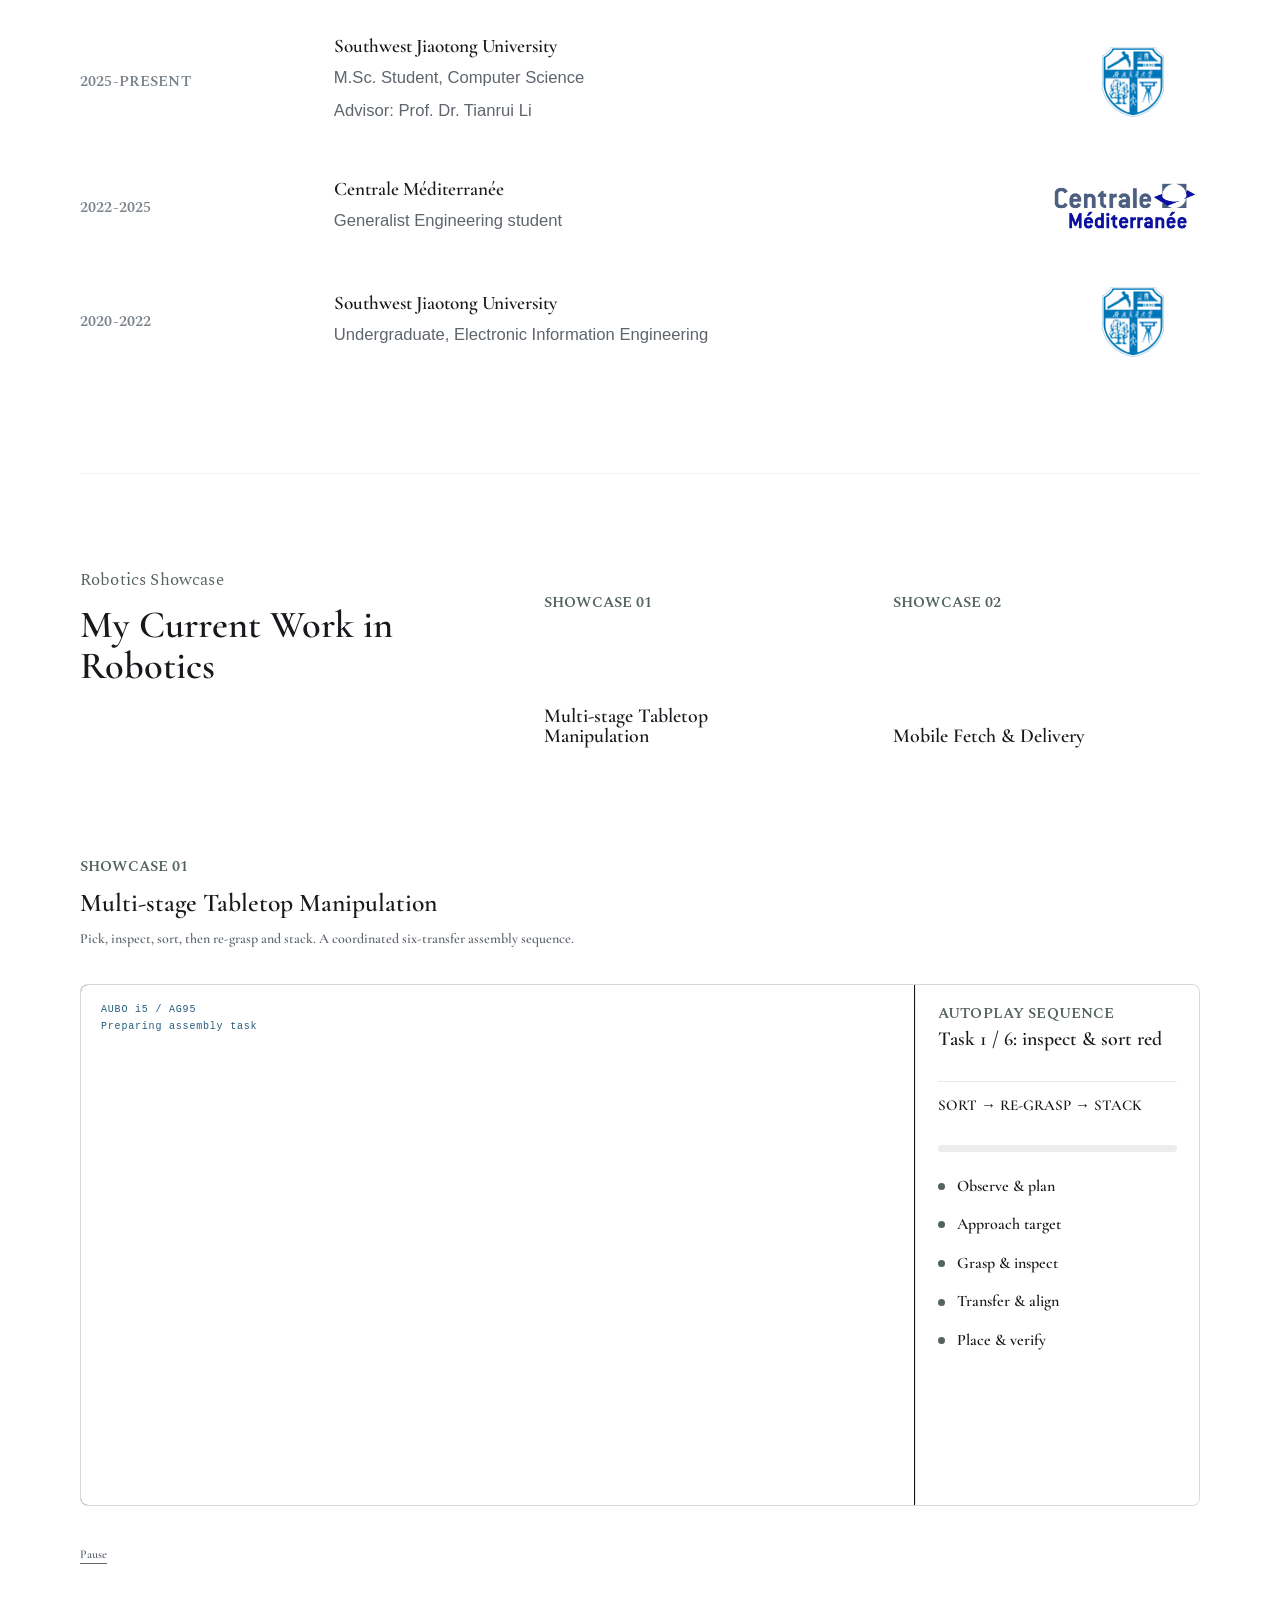
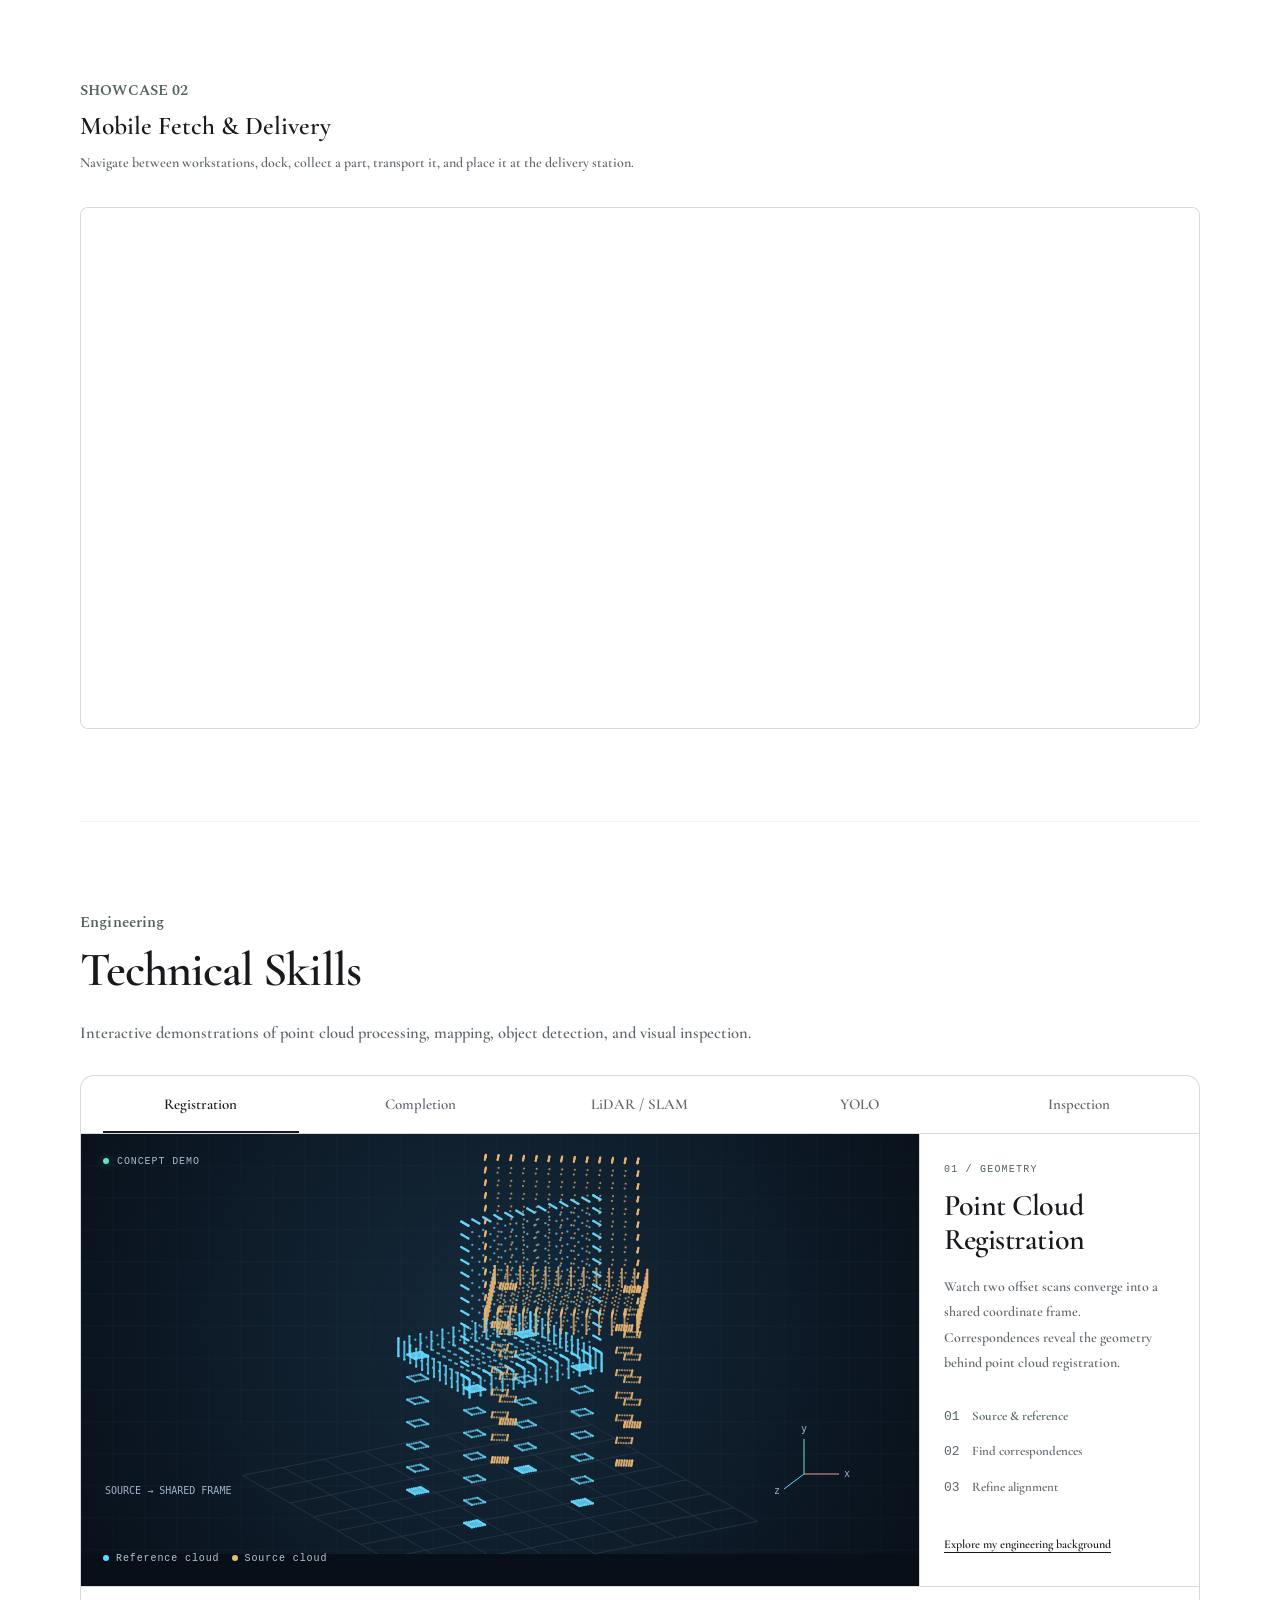
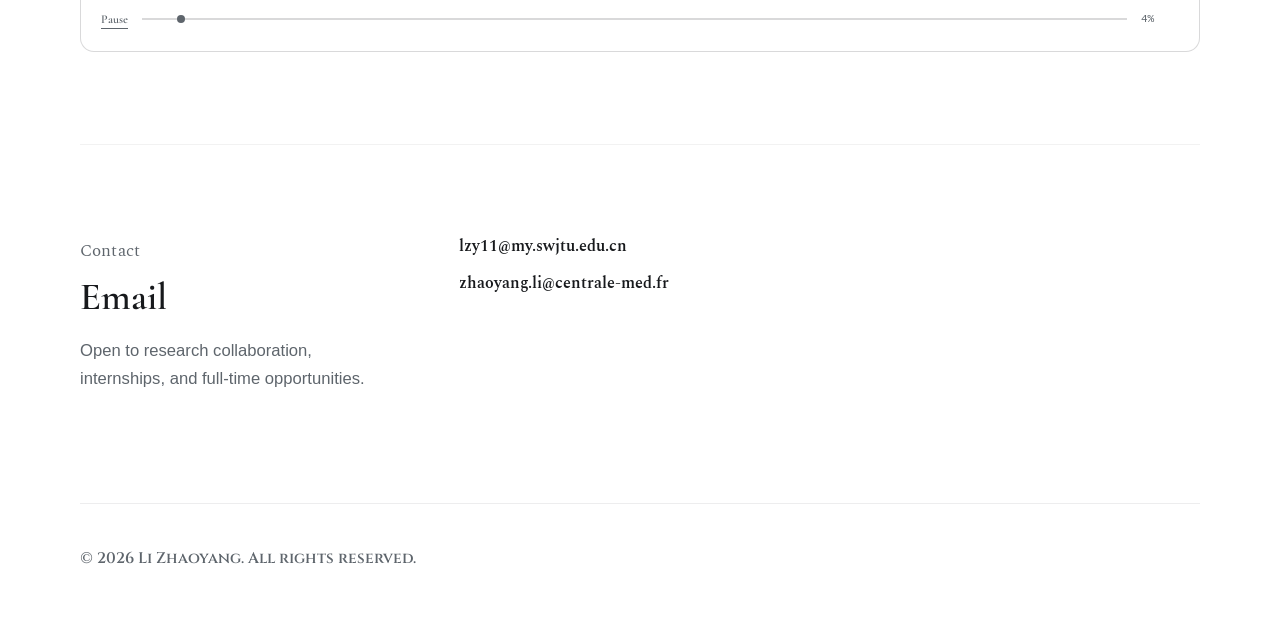
==== commit f7fee2a8: "Simplify showcase captions and supporting text" ====
--- a/index.html
+++ b/index.html
@@ -90,8 +90,8 @@
       crossorigin
     >
     <link rel="stylesheet" href="styles.css">
-    <link rel="stylesheet" href="engineering.css?v=20261012c">
-    <script defer src="engineering-lab.js?v=20261012c"></script>
+    <link rel="stylesheet" href="engineering.css?v=20261012d">
+    <script defer src="engineering-lab.js?v=20261012d"></script>
     <script defer src="https://cdn.jsdelivr.net/npm/gsap@3.12.5/dist/gsap.min.js"></script>
     <script defer src="page-transitions.js"></script>
     <script type="importmap">
@@ -102,7 +102,7 @@
       }
     </script>
     <script src="model-brotli-register.js"></script>
-    <script defer src="deferred-scenes.js?v=20261012c"></script>
+    <script defer src="deferred-scenes.js?v=20261012d"></script>
   </head>
   <body>
     <div class="scroll-progress" aria-hidden="true"></div>
@@ -343,7 +343,7 @@
                 </ol>
               </aside>
             </div>
-            <div class="demo-toolbar"><button type="button" data-robot-pause aria-pressed="false">Pause</button><small>Scripted kinematic demonstration · drag to orbit</small></div>
+            <div class="demo-toolbar"><button type="button" data-robot-pause aria-pressed="false">Pause</button></div>
           </article>
 
           <article class="robotics-demo-card">
@@ -359,7 +359,7 @@
               <iframe
                 class="scout-aubo-frame"
                 src="about:blank"
-                data-src="./scout-aubo/index.html"
+                data-src="./scout-aubo/index.html?v=20261012d"
                 title="Scout 2.0 with AUBO i5 interactive robotics demo"
                 loading="eager"
                 allowfullscreen
@@ -367,7 +367,6 @@
             </div>
           </article>
         </div>
-        <p class="engineering-note">Robot tasks are scripted simulations of system behavior; no live policy inference or hardware control is running.</p>
       </section>
 
       <section class="section" id="engineering" aria-labelledby="engineering-title">
@@ -384,7 +383,7 @@
           </div>
           <div class="engineering-body" id="lab-panel" role="tabpanel" aria-labelledby="lab-tab-0" tabindex="0">
             <div class="engineering-stage">
-              <div class="engineering-stage-top"><span>PERCEPTION LAB</span><span data-lab-medium>PROCEDURAL STUDY</span></div>
+              <div class="engineering-stage-top"><span data-lab-medium>CONCEPT DEMO</span></div>
               <canvas class="engineering-canvas" role="img" aria-label="Animated engineering concept demonstration">Interactive illustrations of point cloud registration, completion, mapping, detection, and inspection.</canvas>
               <div class="engineering-legend" data-lab-legend></div>
             </div>
@@ -403,7 +402,6 @@
             <output data-lab-percent>0%</output>
           </div>
         </div>
-        <p class="engineering-note">Concept animations and annotated reference photographs; not live model predictions or recorded project results.</p>
         <noscript><p>Enable JavaScript to play these studies. See my <a href="resume_en.pdf">CV</a> for research and project details.</p></noscript>
       </section>
 
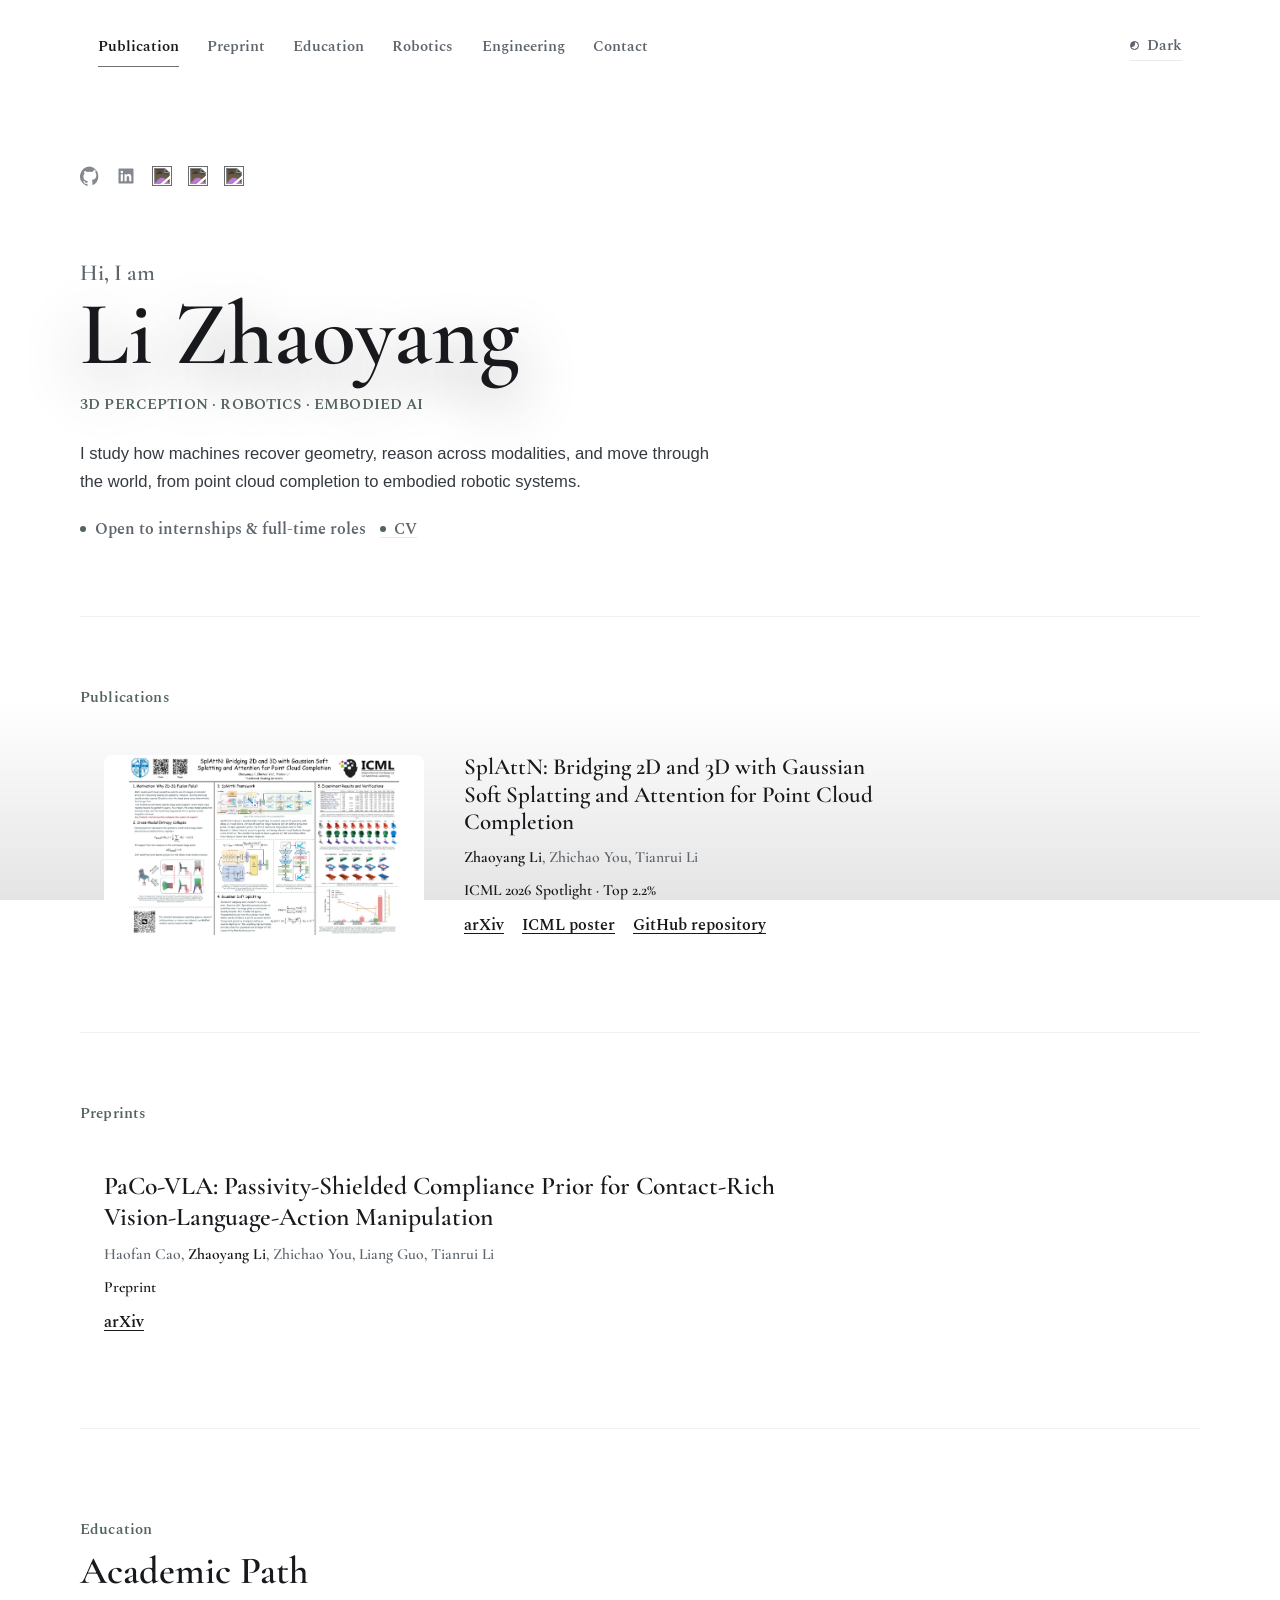
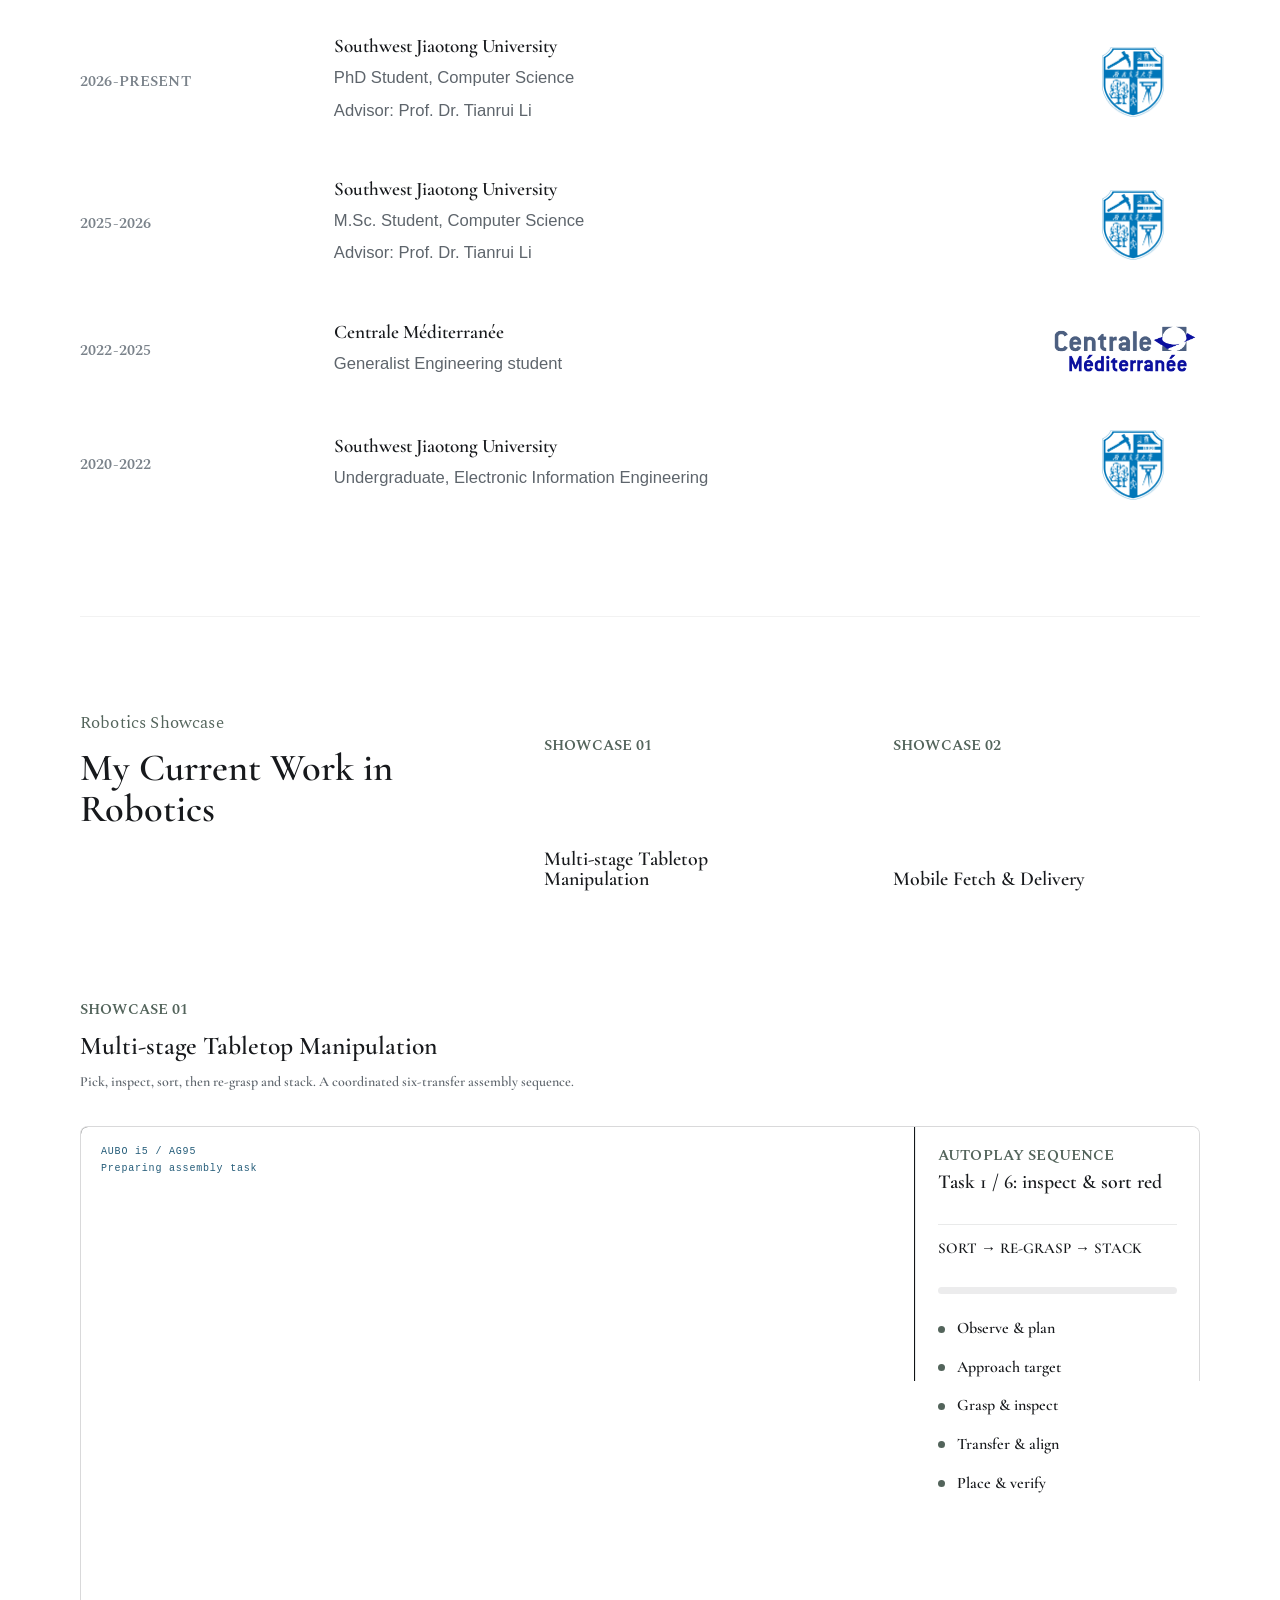
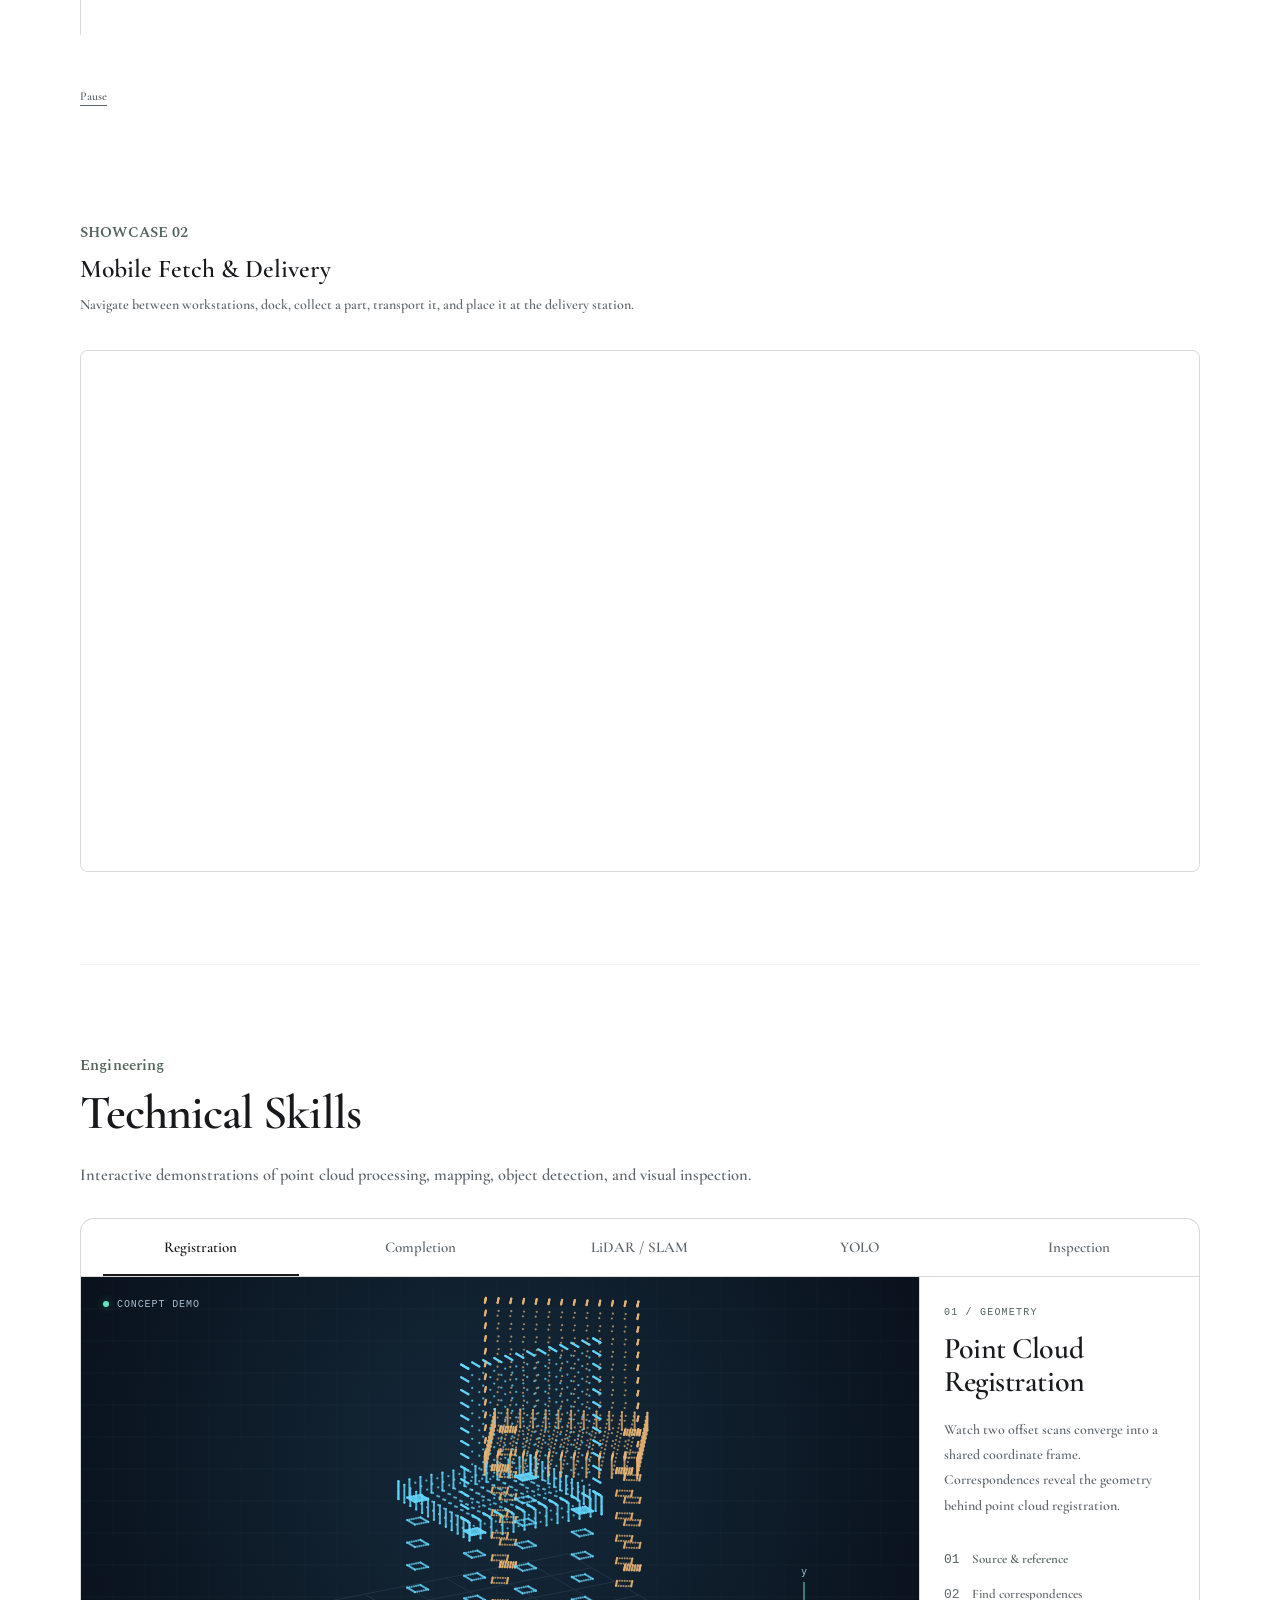
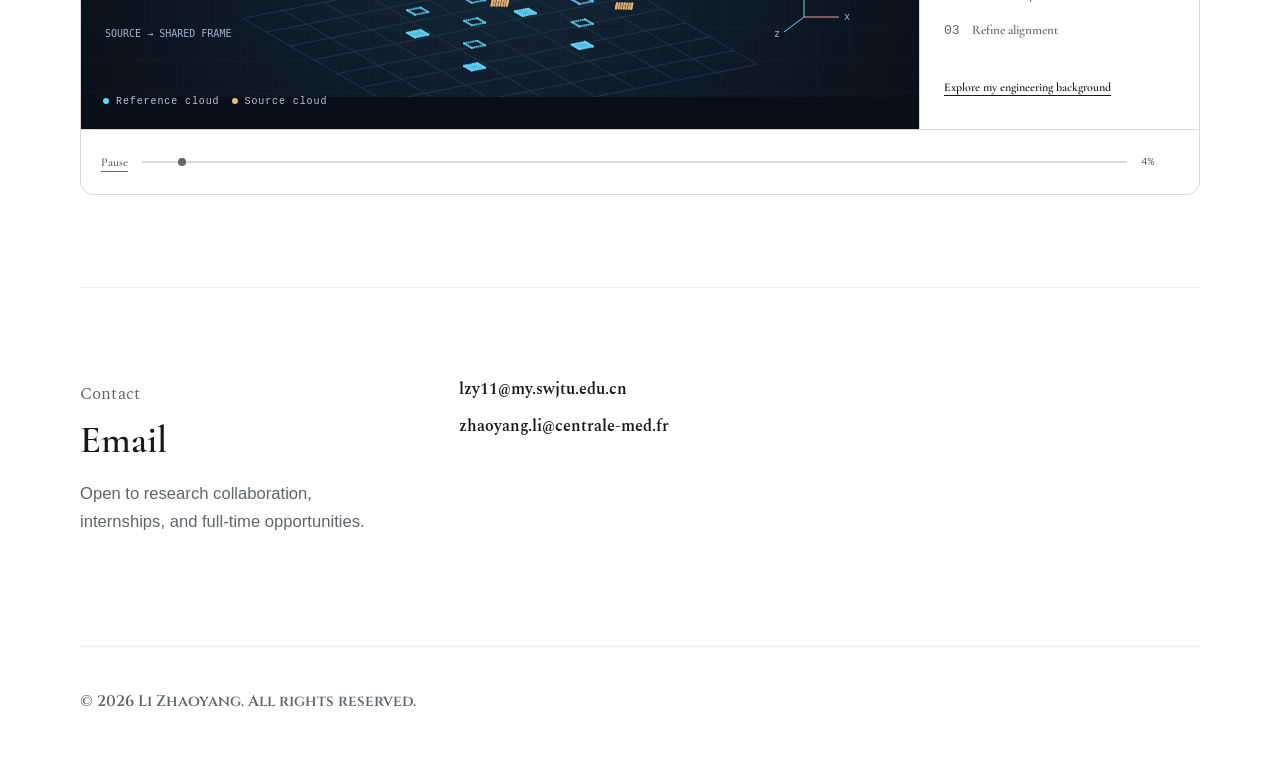
==== commit 3a4d999f: "更新教育时间线，添加博士生信息及学校标志" ====
--- a/index.html
+++ b/index.html
@@ -238,7 +238,23 @@
 
         <div class="timeline" aria-label="Education timeline">
           <article class="timeline-item">
-            <time>2025-PRESENT</time>
+            <time>2026-PRESENT</time>
+            <div class="timeline-content">
+              <div>
+                <h3>Southwest Jiaotong University</h3>
+                <p>PhD Student, Computer Science</p>
+                <p>Advisor: Prof. Dr. Tianrui Li</p>
+              </div>
+              <img
+                class="school-logo school-logo--seal"
+                src="SWJTU.png"
+                alt="Southwest Jiaotong University logo"
+              >
+            </div>
+          </article>
+
+          <article class="timeline-item">
+            <time>2025-2026</time>
             <div class="timeline-content">
               <div>
                 <h3>Southwest Jiaotong University</h3>
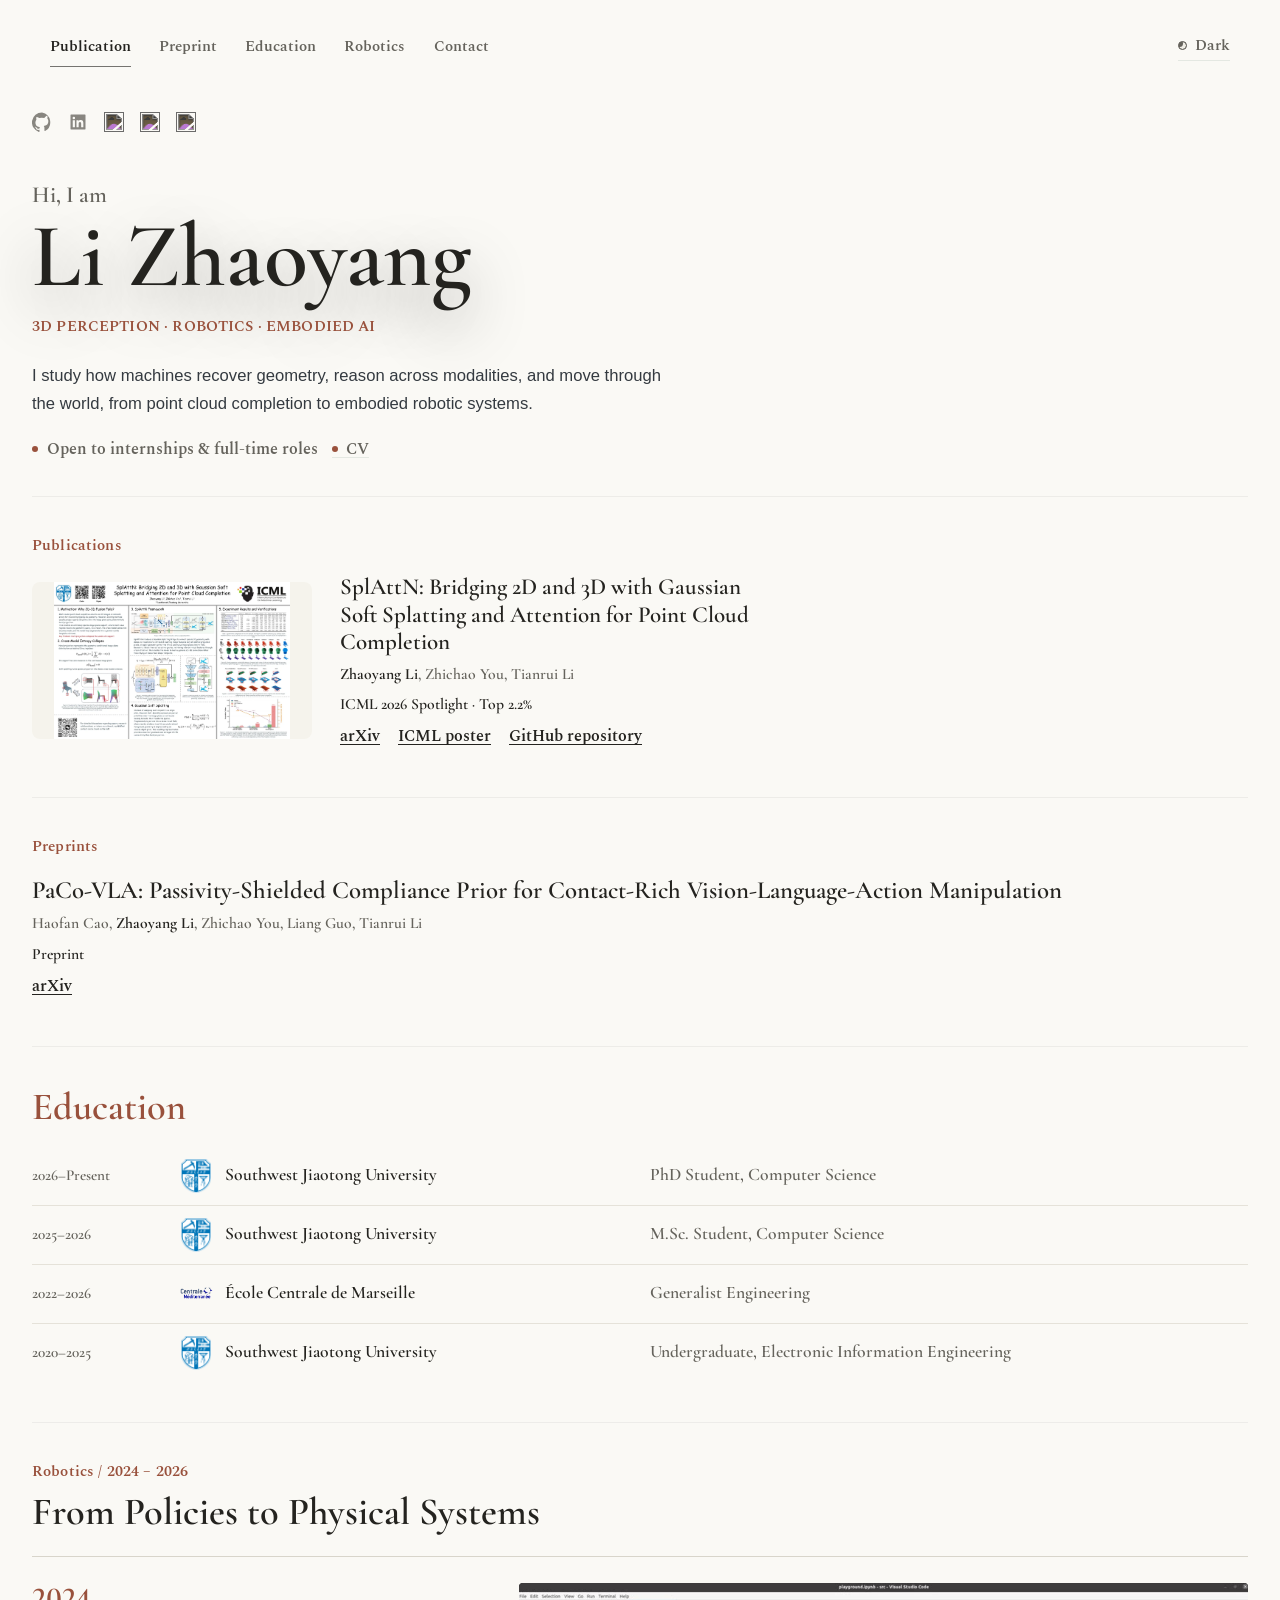
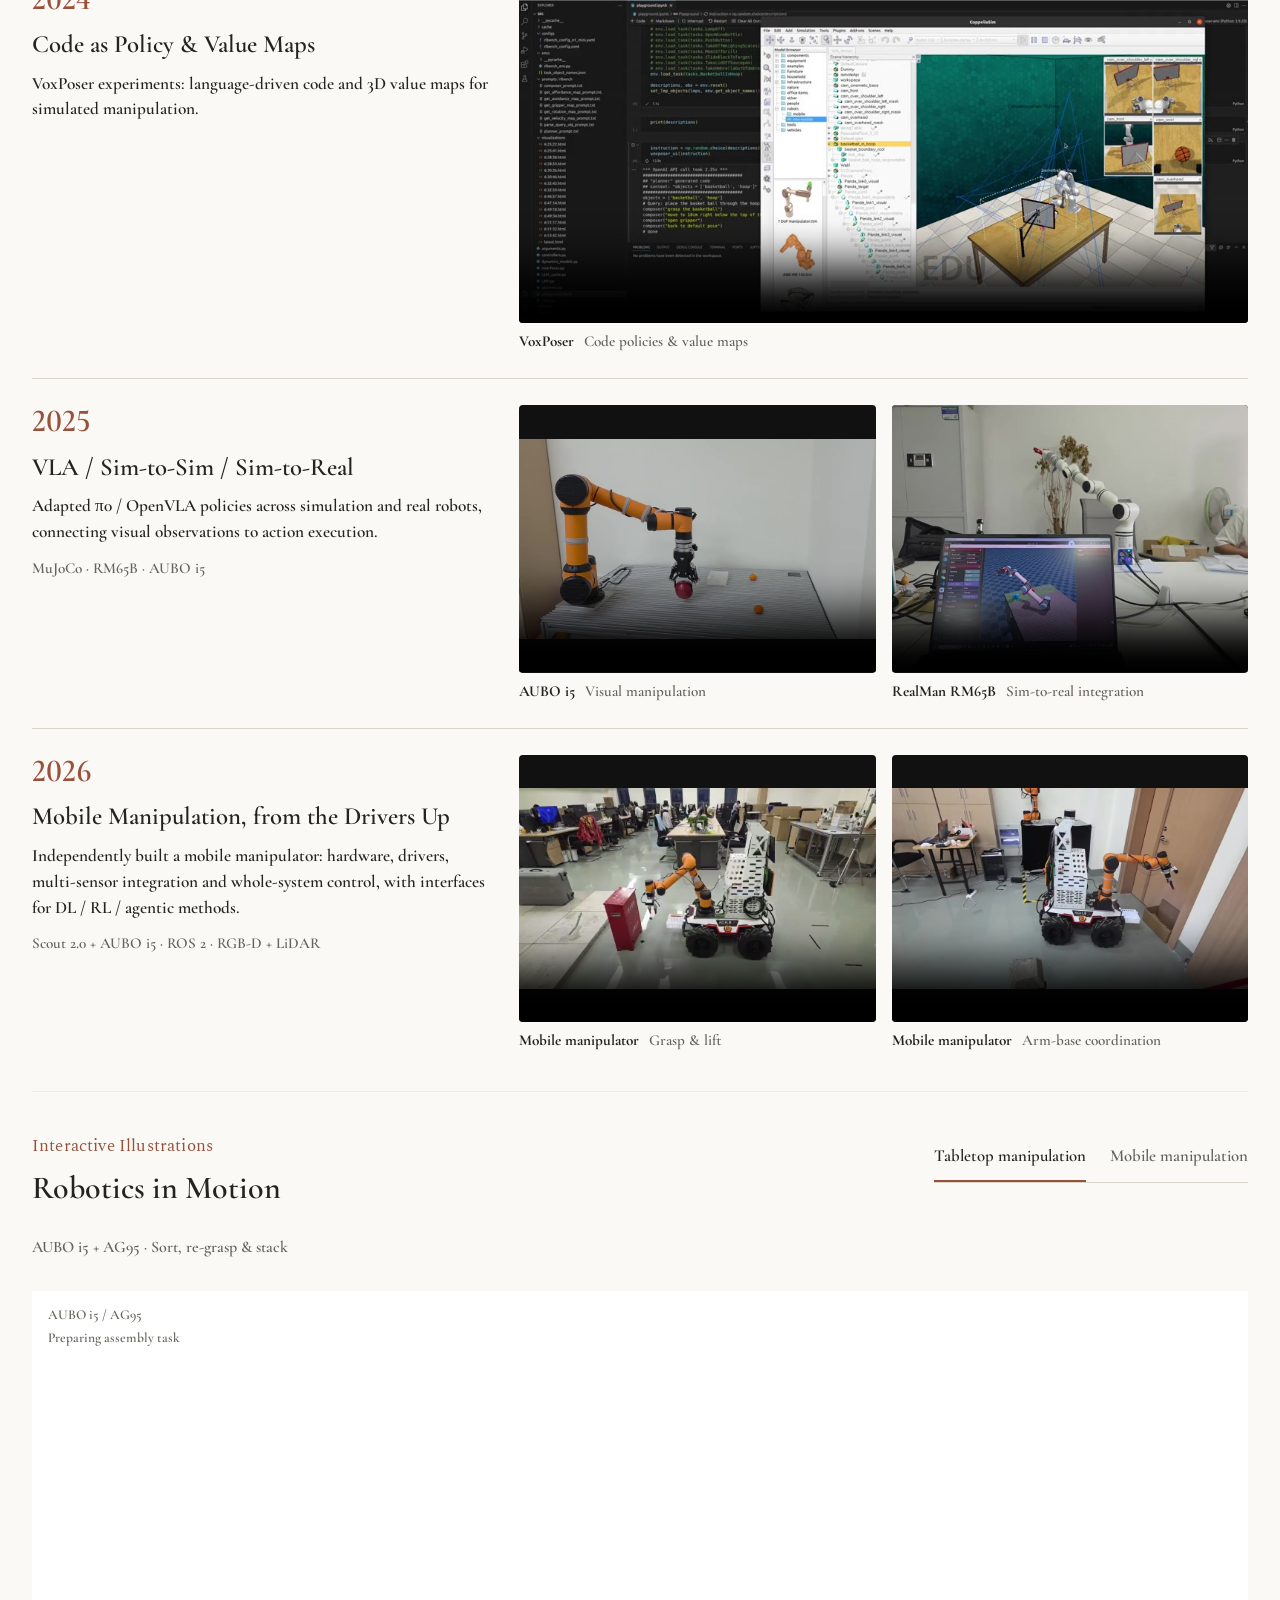
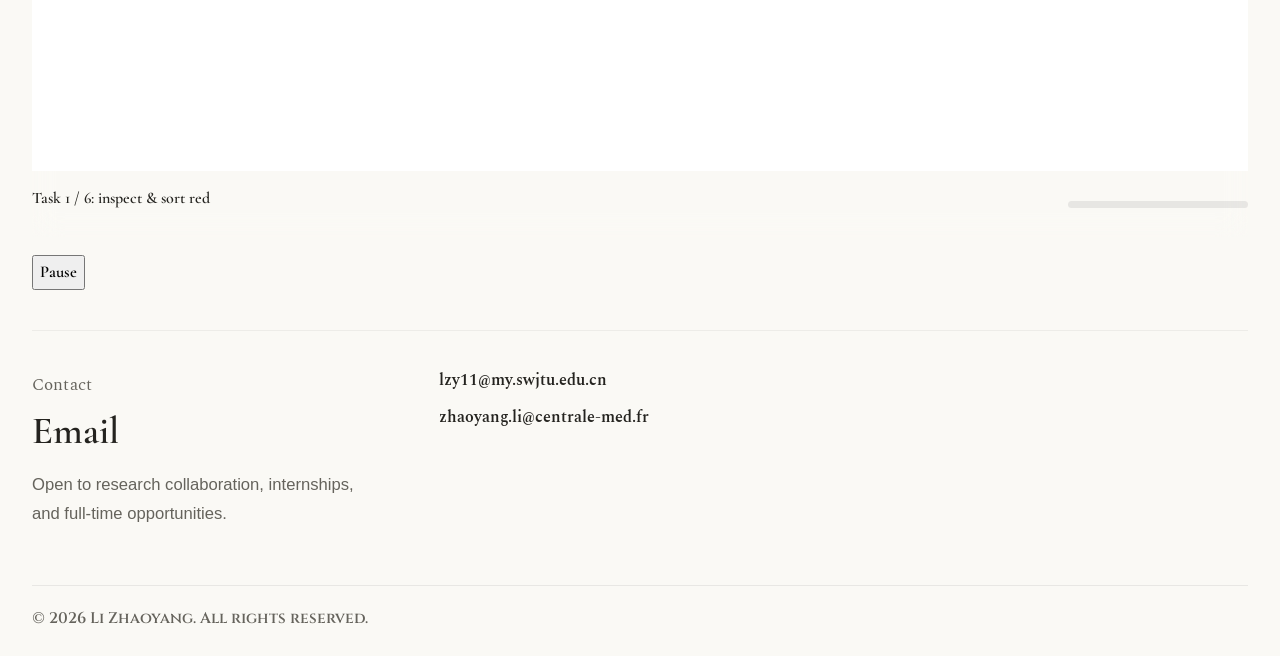
==== commit 29d87b27: "Refresh homepage with robotics timeline and compact interactive demos" ====
--- a/index.html
+++ b/index.html
@@ -5,24 +5,24 @@
     <meta name="viewport" content="width=device-width, initial-scale=1">
     <meta
       name="description"
-      content="Li Zhaoyang's academic homepage: computing, deep learning, multimodal learning, 3D perception, point cloud understanding, robotics, and embodied AI."
+      content="Li Zhaoyang's research and engineering in 3D perception, vision-language-action policies and mobile manipulation, with experiments from simulation to real robots."
     >
     <meta name="robots" content="index, follow">
     <link rel="canonical" href="https://zay002.github.io/">
     <meta property="og:type" content="profile">
-    <meta property="og:title" content="Li Zhaoyang | Computing and 3D Perception">
+    <meta property="og:title" content="Li Zhaoyang | Robotics, Embodied AI &amp; 3D Perception">
     <meta
       property="og:description"
-      content="Academic homepage of Li Zhaoyang, focused on deep learning, multimodal learning, 3D perception, point cloud understanding, robotics, and embodied AI."
+      content="Research, publications and robot experiments by Li Zhaoyang: 3D perception, VLA policies and full-system mobile manipulation."
     >
     <meta property="og:url" content="https://zay002.github.io/">
     <meta name="twitter:card" content="summary">
-    <meta name="twitter:title" content="Li Zhaoyang | Computing and 3D Perception">
+    <meta name="twitter:title" content="Li Zhaoyang | Robotics, Embodied AI &amp; 3D Perception">
     <meta
       name="twitter:description"
-      content="Academic homepage of Li Zhaoyang, focused on deep learning, multimodal learning, 3D perception, point cloud understanding, robotics, and embodied AI."
+      content="Research, publications and robot experiments by Li Zhaoyang: 3D perception, VLA policies and full-system mobile manipulation."
     >
-    <title>Li Zhaoyang | Computing, Deep Learning, 3D Perception</title>
+    <title>Li Zhaoyang | Robotics, Embodied AI &amp; 3D Perception</title>
     <link rel="icon" href="data:image/svg+xml,%3Csvg xmlns='http://www.w3.org/2000/svg' viewBox='0 0 64 64'%3E%3Crect width='64' height='64' rx='14' fill='%232563eb'/%3E%3Cpath d='M17 45V18h7v21h22v6H17Z' fill='white'/%3E%3C/svg%3E">
     <link rel="preconnect" href="https://cdn.jsdelivr.net" crossorigin>
     <link rel="preconnect" href="https://unpkg.com" crossorigin>
@@ -90,8 +90,11 @@
       crossorigin
     >
     <link rel="stylesheet" href="styles.css">
-    <link rel="stylesheet" href="engineering.css?v=20261012d">
-    <script defer src="engineering-lab.js?v=20261012d"></script>
+    <link rel="stylesheet" href="robotics-journey.css">
+    <link rel="stylesheet" href="homepage-layout.css">
+    <link rel="stylesheet" href="robotics-illustrations.css">
+    <script defer src="robotics-illustrations.js"></script>
+    <script defer src="robotics-journey.js"></script>
     <script defer src="https://cdn.jsdelivr.net/npm/gsap@3.12.5/dist/gsap.min.js"></script>
     <script defer src="page-transitions.js"></script>
     <script type="importmap">
@@ -117,8 +120,7 @@
             <a href="#publication">Publication</a>
             <a href="#preprint">Preprint</a>
             <a href="#education">Education</a>
-            <a href="#robotics-demo">Robotics</a>
-            <a href="#engineering">Engineering</a>
+            <a href="#robotics-journey">Robotics</a>
             <a href="#contact">Contact</a>
           </div>
           <button class="theme-toggle" type="button" aria-label="Switch to light theme" aria-pressed="false" data-theme-toggle>
@@ -229,73 +231,105 @@
       </section>
 
       <section class="section" id="education" aria-labelledby="education-title">
+        <h2 class="section-kicker" id="education-title">Education</h2>
+
+        <div class="education-list" aria-label="Education timeline">
+          <article class="education-row">
+            <time>2026&ndash;Present</time>
+            <h3><img class="education-logo" src="SWJTU.png" alt="">Southwest Jiaotong University</h3>
+            <p>PhD Student, Computer Science</p>
+          </article>
+          <article class="education-row">
+            <time>2025&ndash;2026</time>
+            <h3><img class="education-logo" src="SWJTU.png" alt="">Southwest Jiaotong University</h3>
+            <p>M.Sc. Student, Computer Science</p>
+          </article>
+          <article class="education-row">
+            <time>2022&ndash;2026</time>
+            <h3><img class="education-logo" src="CENTRALE.png" alt="">École Centrale de Marseille</h3>
+            <p>Generalist Engineering</p>
+          </article>
+          <article class="education-row">
+            <time>2020&ndash;2025</time>
+            <h3><img class="education-logo" src="SWJTU.png" alt="">Southwest Jiaotong University</h3>
+            <p>Undergraduate, Electronic Information Engineering</p>
+          </article>
+        </div>
+      </section>
+
+      <section class="section journey-section" id="robotics-journey" aria-labelledby="journey-title">
         <div class="section-heading">
           <div>
-            <p class="section-kicker">Education</p>
-            <h2 id="education-title">Academic Path</h2>
+            <p class="section-kicker">Robotics / 2024 &ndash; 2026</p>
+            <h2 id="journey-title">From Policies to Physical Systems</h2>
           </div>
         </div>
 
-        <div class="timeline" aria-label="Education timeline">
-          <article class="timeline-item">
-            <time>2026-PRESENT</time>
-            <div class="timeline-content">
-              <div>
-                <h3>Southwest Jiaotong University</h3>
-                <p>PhD Student, Computer Science</p>
-                <p>Advisor: Prof. Dr. Tianrui Li</p>
-              </div>
-              <img
-                class="school-logo school-logo--seal"
-                src="SWJTU.png"
-                alt="Southwest Jiaotong University logo"
-              >
-            </div>
-          </article>
-
-          <article class="timeline-item">
-            <time>2025-2026</time>
-            <div class="timeline-content">
-              <div>
-                <h3>Southwest Jiaotong University</h3>
-                <p>M.Sc. Student, Computer Science</p>
-                <p>Advisor: Prof. Dr. Tianrui Li</p>
-              </div>
-              <img
-                class="school-logo school-logo--seal"
-                src="SWJTU.png"
-                alt="Southwest Jiaotong University logo"
-              >
-            </div>
-          </article>
-
-          <article class="timeline-item">
-            <time>2022-2025</time>
-            <div class="timeline-content">
-              <div>
-                <h3>Centrale Méditerranée</h3>
-                <p>Generalist Engineering student</p>
-              </div>
-              <img
-                class="school-logo school-logo--wide"
-                src="CENTRALE.png"
-                alt="Centrale Méditerranée logo"
-              >
-            </div>
-          </article>
-
-          <article class="timeline-item">
-            <time>2020-2022</time>
-            <div class="timeline-content">
-              <div>
-                <h3>Southwest Jiaotong University</h3>
-                <p>Undergraduate, Electronic Information Engineering</p>
-              </div>
-              <img
-                class="school-logo school-logo--seal"
-                src="SWJTU.png"
-                alt="Southwest Jiaotong University logo"
-              >
+        <div class="journey-stages">
+          <article class="journey-stage" aria-labelledby="journey-2024">
+            <div class="journey-copy">
+              <time datetime="2024">2024</time>
+              <h3 id="journey-2024">Code as Policy &amp; Value Maps</h3>
+              <p>VoxPoser experiments: language-driven code and 3D value maps for simulated manipulation.</p>
+            </div>
+            <div class="journey-media">
+              <figure>
+                <video controls muted playsinline preload="none" width="1280" height="594" poster="assets/videos/web/2024-voxposer-code-policy-value-maps.jpg" aria-label="2024 VoxPoser simulation and spatial value-map experiment">
+                  <source src="assets/videos/web/2024-voxposer-code-policy-value-maps.mp4" type="video/mp4">
+                  <a href="assets/videos/web/2024-voxposer-code-policy-value-maps.mp4">Watch the VoxPoser experiment</a>
+                </video>
+                <figcaption><strong>VoxPoser</strong><span>Code policies &amp; value maps</span></figcaption>
+              </figure>
+            </div>
+          </article>
+
+          <article class="journey-stage" aria-labelledby="journey-2025">
+            <div class="journey-copy">
+              <time datetime="2025">2025</time>
+              <h3 id="journey-2025">VLA / Sim-to-Sim / Sim-to-Real</h3>
+              <p>Adapted &pi;0 / OpenVLA policies across simulation and real robots, connecting visual observations to action execution.</p>
+              <p class="journey-stack">MuJoCo &middot; RM65B &middot; AUBO i5</p>
+            </div>
+            <div class="journey-media journey-media--pair">
+              <figure>
+                <video controls muted playsinline preload="none" width="1280" height="720" poster="assets/videos/web/2025-aubo-i5-visual-manipulation.jpg" aria-label="2025 AUBO i5 real-world manipulation experiment">
+                  <source src="assets/videos/web/2025-aubo-i5-visual-manipulation.mp4" type="video/mp4">
+                  <a href="assets/videos/web/2025-aubo-i5-visual-manipulation.mp4">Watch the AUBO experiment</a>
+                </video>
+                <figcaption><strong>AUBO i5</strong><span>Visual manipulation</span></figcaption>
+              </figure>
+              <figure>
+                <video controls muted playsinline preload="none" width="960" height="720" poster="assets/videos/web/2025-rm65b-sim-to-real.jpg" aria-label="2025 RM65B simulation and real-arm integration">
+                  <source src="assets/videos/web/2025-rm65b-sim-to-real.mp4" type="video/mp4">
+                  <a href="assets/videos/web/2025-rm65b-sim-to-real.mp4">Watch the RM65B experiment</a>
+                </video>
+                <figcaption><strong>RealMan RM65B</strong><span>Sim-to-real integration</span></figcaption>
+              </figure>
+            </div>
+          </article>
+
+          <article class="journey-stage" aria-labelledby="journey-2026">
+            <div class="journey-copy">
+              <time datetime="2026">2026</time>
+              <h3 id="journey-2026">Mobile Manipulation, from the Drivers Up</h3>
+              <p>Independently built a mobile manipulator: hardware, drivers, multi-sensor integration and whole-system control, with interfaces for DL / RL / agentic methods.</p>
+              <p class="journey-stack">Scout 2.0 + AUBO i5 &middot; ROS 2 &middot; RGB-D + LiDAR</p>
+            </div>
+            <div class="journey-media journey-media--pair">
+              <figure>
+                <video controls muted playsinline preload="none" width="1280" height="720" poster="assets/videos/web/2026-mobile-manipulator-grasp-and-lift.jpg?v=2" aria-label="2026 mobile manipulator approach and grasp experiment">
+                  <source src="assets/videos/web/2026-mobile-manipulator-grasp-and-lift.mp4?v=2" type="video/mp4">
+                  <a href="assets/videos/web/2026-mobile-manipulator-grasp-and-lift.mp4">Watch the mobile robot experiment</a>
+                </video>
+                <figcaption><strong>Mobile manipulator</strong><span>Grasp &amp; lift</span></figcaption>
+              </figure>
+              <figure>
+                <video controls muted playsinline preload="none" width="960" height="540" poster="assets/videos/web/2026-mobile-manipulator-arm-base-coordination.jpg?v=2" aria-label="2026 integrated mobile manipulation demonstration">
+                  <source src="assets/videos/web/2026-mobile-manipulator-arm-base-coordination.mp4?v=2" type="video/mp4">
+                  <a href="assets/videos/web/2026-mobile-manipulator-arm-base-coordination.mp4">Watch the integrated system demonstration</a>
+                </video>
+                <figcaption><strong>Mobile manipulator</strong><span>Arm-base coordination</span></figcaption>
+              </figure>
             </div>
           </article>
         </div>
@@ -304,29 +338,21 @@
       <section class="section robotics-section" id="robotics-demo" aria-labelledby="robotics-demo-title">
         <div class="section-heading robotics-heading">
           <div>
-            <p class="section-kicker">Robotics Showcase</p>
-            <h2 id="robotics-demo-title">My Current Work in Robotics</h2>
+            <p class="section-kicker">Interactive Illustrations</p>
+            <h2 id="robotics-demo-title">Robotics in Motion</h2>
           </div>
 
-          <div class="robotics-boundary" aria-label="Robotics showcase overview">
-            <div>
-              <span>Showcase 01</span>
-              <strong>Multi-stage Tabletop Manipulation</strong>
-            </div>
-            <div>
-              <span>Showcase 02</span>
-              <strong>Mobile Fetch & Delivery</strong>
-            </div>
+          <div class="illustration-tabs" role="tablist" aria-label="Robot illustrations">
+            <button type="button" id="tabletop-tab" role="tab" aria-controls="tabletop-panel" aria-selected="true">Tabletop manipulation</button>
+            <button type="button" id="mobile-tab" role="tab" aria-controls="mobile-panel" aria-selected="false" tabindex="-1">Mobile manipulation</button>
           </div>
         </div>
 
         <div class="robotics-demo-grid" aria-label="Robotics interactive demos">
-          <article class="robotics-demo-card">
+          <article class="robotics-demo-card" id="tabletop-panel" role="tabpanel" aria-labelledby="tabletop-tab" tabindex="0">
             <div class="robotics-demo-card__header">
               <div>
-                <span>Showcase 01</span>
-                <h3>Multi-stage Tabletop Manipulation</h3>
-                <p>Pick, inspect, sort, then re-grasp and stack. A coordinated six-transfer assembly sequence.</p>
+                <p>AUBO i5 + AG95 &middot; Sort, re-grasp &amp; stack</p>
               </div>
             </div>
 
@@ -342,32 +368,19 @@
                   <strong data-robot-active-task>Task 1 / 6: inspect & sort red</strong>
                 </div>
 
-                <div class="robotics-autoplay-panel" aria-label="Autoplay loop summary">
-                  <strong>SORT → RE-GRASP → STACK</strong>
-                </div>
-
                 <div class="robotics-meter" aria-hidden="true">
                   <span data-robot-progress></span>
                 </div>
 
-                <ol class="robotics-steps" aria-label="Demo execution stages">
-                  <li data-robot-step="0">Observe & plan</li>
-                  <li data-robot-step="1">Approach target</li>
-                  <li data-robot-step="2">Grasp & inspect</li>
-                  <li data-robot-step="3">Transfer & align</li>
-                  <li data-robot-step="4">Place & verify</li>
-                </ol>
               </aside>
             </div>
             <div class="demo-toolbar"><button type="button" data-robot-pause aria-pressed="false">Pause</button></div>
           </article>
 
-          <article class="robotics-demo-card">
+          <article class="robotics-demo-card" id="mobile-panel" role="tabpanel" aria-labelledby="mobile-tab" tabindex="0" hidden>
             <div class="robotics-demo-card__header">
               <div>
-                <span>Showcase 02</span>
-                <h3>Mobile Fetch &amp; Delivery</h3>
-                <p>Navigate between workstations, dock, collect a part, transport it, and place it at the delivery station.</p>
+                <p>Scout 2.0 + AUBO i5 &middot; Fetch &amp; deliver</p>
               </div>
             </div>
 
@@ -383,42 +396,6 @@
             </div>
           </article>
         </div>
-      </section>
-
-      <section class="section" id="engineering" aria-labelledby="engineering-title">
-        <p class="section-kicker">Engineering</p>
-        <h2 id="engineering-title">Technical Skills</h2>
-        <p class="engineering-intro">Interactive demonstrations of point cloud processing, mapping, object detection, and visual inspection.</p>
-        <div class="engineering-lab">
-          <div class="engineering-tabs" role="tablist" aria-label="Engineering demonstrations">
-            <button type="button" role="tab" id="lab-tab-0" aria-controls="lab-panel" aria-selected="true"><span>01</span>Registration</button>
-            <button type="button" role="tab" id="lab-tab-1" aria-controls="lab-panel" aria-selected="false" tabindex="-1"><span>02</span>Completion</button>
-            <button type="button" role="tab" id="lab-tab-2" aria-controls="lab-panel" aria-selected="false" tabindex="-1"><span>03</span>LiDAR / SLAM</button>
-            <button type="button" role="tab" id="lab-tab-3" aria-controls="lab-panel" aria-selected="false" tabindex="-1"><span>04</span>YOLO</button>
-            <button type="button" role="tab" id="lab-tab-4" aria-controls="lab-panel" aria-selected="false" tabindex="-1"><span>05</span>Inspection</button>
-          </div>
-          <div class="engineering-body" id="lab-panel" role="tabpanel" aria-labelledby="lab-tab-0" tabindex="0">
-            <div class="engineering-stage">
-              <div class="engineering-stage-top"><span data-lab-medium>CONCEPT DEMO</span></div>
-              <canvas class="engineering-canvas" role="img" aria-label="Animated engineering concept demonstration">Interactive illustrations of point cloud registration, completion, mapping, detection, and inspection.</canvas>
-              <div class="engineering-legend" data-lab-legend></div>
-            </div>
-            <div class="engineering-detail">
-              <p class="lab-eyebrow" data-lab-tag>01 / Geometry</p>
-              <h3 data-lab-title>Point Cloud Registration</h3>
-              <p data-lab-text>Explore point cloud registration, completion, LiDAR mapping, object detection, and industrial inspection.</p>
-              <ol data-lab-steps></ol>
-              <p class="photo-credit" data-photo-credit hidden></p>
-              <a data-lab-link href="resume_en.pdf">Explore my engineering background</a>
-            </div>
-          </div>
-          <div class="engineering-controls">
-            <button type="button" data-lab-play aria-pressed="true">Pause</button>
-            <input type="range" min="0" max="1000" value="0" aria-label="Animation progress" data-lab-progress>
-            <output data-lab-percent>0%</output>
-          </div>
-        </div>
-        <noscript><p>Enable JavaScript to play these studies. See my <a href="resume_en.pdf">CV</a> for research and project details.</p></noscript>
       </section>
 
       <section class="section two-column" id="contact" aria-labelledby="contact-title">
--- a/robotics-journey.css
+++ b/robotics-journey.css
@@ -0,0 +1,133 @@
+.journey-section {
+  letter-spacing: 0;
+}
+
+.journey-section .section-heading {
+  display: block;
+}
+
+.journey-section .section-heading > div,
+.journey-section .section-heading h2 {
+  width: auto;
+  max-width: 100%;
+}
+
+.journey-section .section-heading .journey-intro {
+  width: auto;
+  max-width: 760px;
+}
+
+.journey-intro {
+  max-width: 760px;
+  color: var(--muted);
+  font-size: 1.15rem;
+  line-height: 1.6;
+}
+
+.journey-stage {
+  display: grid;
+  grid-template-columns: minmax(0, 0.8fr) minmax(0, 1.2fr);
+  gap: 36px;
+  padding: 36px 0;
+  border-top: 1px solid var(--line);
+}
+
+.journey-copy {
+  min-width: 0;
+}
+
+.journey-copy time {
+  color: var(--accent);
+  font: 600 2.4rem / 1 var(--display);
+  font-variant-numeric: lining-nums;
+}
+
+.journey-copy .journey-phase {
+  margin: 14px 0 8px;
+  color: var(--accent-2);
+  font-size: 0.95rem;
+  font-weight: 600;
+}
+
+.journey-copy h3 {
+  margin: 0 0 16px;
+  font-size: 1.75rem;
+  line-height: 1.15;
+  letter-spacing: 0;
+}
+
+.journey-copy p {
+  margin: 0 0 12px;
+  font-size: 1.08rem;
+  line-height: 1.5;
+}
+
+.journey-copy .journey-stack,
+.journey-copy .journey-context {
+  color: var(--muted);
+  font-size: 0.95rem;
+}
+
+.journey-copy .journey-stack {
+  margin-top: 20px;
+  font-weight: 600;
+}
+
+.journey-media {
+  min-width: 0;
+  display: grid;
+  align-content: start;
+  gap: 24px;
+}
+
+.journey-media figure {
+  min-width: 0;
+  margin: 0;
+}
+
+.journey-media video {
+  display: block;
+  width: 100%;
+  height: auto;
+  max-height: 390px;
+  object-fit: contain;
+  background: #111;
+  border-radius: 4px;
+}
+
+.journey-media figcaption {
+  display: flex;
+  justify-content: space-between;
+  flex-wrap: wrap;
+  gap: 4px 12px;
+  margin-top: 8px;
+  font-size: 0.95rem;
+  line-height: 1.4;
+}
+
+.journey-media figcaption span {
+  color: var(--muted);
+}
+
+/* A long evidence section should not wait for 12% of itself to enter view. */
+.journey-section.reveal {
+  opacity: 1;
+  transform: none;
+  visibility: visible;
+}
+
+@media (max-width: 760px) {
+  .journey-stage {
+    grid-template-columns: minmax(0, 1fr);
+    gap: 20px;
+    padding: 28px 0;
+  }
+
+  .journey-copy h3 {
+    font-size: 1.55rem;
+  }
+
+  .journey-copy time {
+    font-size: 2rem;
+  }
+}
--- a/homepage-layout.css
+++ b/homepage-layout.css
@@ -0,0 +1,318 @@
+/* Homepage-only density and light-theme refinements. */
+[data-theme="light"] {
+  --paper: #f0eee6;
+  --paper-2: #faf9f5;
+  --surface-strong: #f5f3ec;
+  --ink: #24231f;
+  --muted: #65635c;
+  --muted-2: #747168;
+  --line: #d8d5cb;
+  --soft-line: #e5e2d9;
+  --accent: #99513c;
+  --accent-2: #795747;
+}
+
+[data-theme="light"] body {
+  background: var(--paper-2);
+}
+
+[data-theme="light"] body::after {
+  display: none;
+}
+
+[data-theme="light"] .topline {
+  background: rgba(250, 249, 245, 0.94);
+}
+
+[data-theme="light"] .robotics-boundary,
+[data-theme="light"] .robotics-boundary div,
+[data-theme="light"] .robotics-console,
+[data-theme="light"] .robotics-autoplay-panel {
+  background: transparent;
+}
+
+.page-shell,
+.footer {
+  width: min(1240px, calc(100% - 64px));
+}
+
+.section,
+.section.publication-section {
+  padding: 40px 0;
+}
+
+.hero {
+  gap: 24px;
+  padding-bottom: 38px;
+}
+
+.hero-copy {
+  padding-top: 12px;
+}
+
+.hero-card-links {
+  margin-bottom: 20px;
+}
+
+.hero-lede {
+  margin-top: 12px;
+  margin-bottom: 18px;
+}
+
+.section-heading {
+  margin-bottom: 22px;
+  gap: 24px;
+}
+
+.section-kicker,
+.publication-section .section-kicker {
+  margin-bottom: 10px;
+}
+
+.publication-card {
+  gap: 28px;
+  padding: 10px 0;
+  grid-template-columns: minmax(220px, 280px) minmax(0, 1fr);
+}
+
+.publication-card--text {
+  grid-template-columns: 1fr;
+}
+
+.publication-card__body {
+  gap: 7px;
+}
+
+.publication-card #publication-title,
+.publication-card #preprint-title {
+  max-width: 42em;
+  font-size: 1.55rem;
+}
+
+.timeline {
+  display: grid;
+  grid-template-columns: repeat(2, minmax(0, 1fr));
+  column-gap: 36px;
+}
+
+#education-title {
+  margin: 0 0 12px;
+  font-size: 0.95rem;
+  line-height: 1.4;
+  letter-spacing: 0;
+}
+
+.education-row {
+  display: grid;
+  grid-template-columns: 125px minmax(240px, 0.9fr) minmax(0, 1.2fr);
+  align-items: center;
+  gap: 22px;
+  padding: 12px 0;
+}
+
+.education-row + .education-row {
+  border-top: 1px solid var(--soft-line);
+}
+
+.education-row time {
+  font-size: 0.95rem;
+  color: var(--muted);
+  white-space: nowrap;
+}
+
+.education-row h3,
+.education-row p {
+  margin: 0;
+  font-size: 1.1rem;
+  line-height: 1.5;
+  letter-spacing: 0;
+}
+
+.education-row p {
+  color: var(--muted);
+}
+
+.education-row h3 {
+  display: flex;
+  align-items: center;
+  gap: 12px;
+}
+
+.education-logo {
+  width: 34px;
+  height: 34px;
+  flex: 0 0 34px;
+  object-fit: contain;
+}
+
+.timeline-item {
+  grid-template-columns: 104px minmax(0, 1fr);
+  gap: 16px;
+  padding: 18px 0;
+}
+
+.timeline-content {
+  gap: 14px;
+}
+
+.timeline-item h3 {
+  font-size: 1.25rem;
+}
+
+.timeline-item p {
+  line-height: 1.5;
+}
+
+.school-logo {
+  max-width: 56px;
+  max-height: 56px;
+  object-fit: contain;
+}
+
+.journey-section .section-heading .journey-intro {
+  max-width: 950px;
+  margin-bottom: 0;
+  font-size: 1.08rem;
+}
+
+.journey-stage {
+  grid-template-columns: minmax(0, 0.85fr) minmax(0, 1.35fr);
+  gap: 28px;
+  padding: 26px 0;
+  align-items: start;
+}
+
+.journey-stage:last-child {
+  padding-bottom: 0;
+}
+
+.journey-copy time {
+  font-size: 2rem;
+}
+
+.journey-copy .journey-phase {
+  margin-top: 8px;
+}
+
+.journey-copy h3 {
+  margin-top: 12px;
+  margin-bottom: 12px;
+  font-size: 1.55rem;
+}
+
+.journey-copy .journey-stack {
+  margin-top: 12px;
+}
+
+.journey-media--pair {
+  grid-template-columns: repeat(2, minmax(0, 1fr));
+  gap: 16px;
+}
+
+.journey-media--pair video {
+  height: auto;
+  aspect-ratio: 4 / 3;
+  object-fit: contain;
+}
+
+.journey-media figcaption {
+  justify-content: flex-start;
+  gap: 2px 10px;
+}
+
+.robotics-section {
+  gap: 28px;
+}
+
+.robotics-heading {
+  gap: 28px;
+  margin-bottom: 0;
+}
+
+.robotics-boundary div {
+  padding: 14px 18px;
+}
+
+.robotics-demo-grid {
+  gap: 28px;
+}
+
+.footer {
+  padding-top: 20px;
+  padding-bottom: 24px;
+}
+
+@media (max-width: 980px) {
+  .timeline {
+    grid-template-columns: minmax(0, 1fr);
+  }
+
+  .journey-stage {
+    grid-template-columns: minmax(0, 1fr);
+    gap: 18px;
+  }
+}
+
+@media (max-width: 760px) {
+  .education-row {
+    grid-template-columns: minmax(0, 1fr);
+    gap: 2px;
+  }
+
+  .page-shell,
+  .footer {
+    width: calc(100% - 32px);
+  }
+
+  .section,
+  .section.publication-section {
+    padding: 28px 0;
+  }
+
+  .hero {
+    gap: 20px;
+    padding-bottom: 28px;
+  }
+
+  .publication-card {
+    grid-template-columns: minmax(0, 1fr);
+    gap: 16px;
+  }
+
+  .publication-thumb {
+    max-width: 360px;
+  }
+
+  .timeline-item {
+    grid-template-columns: minmax(0, 1fr);
+    gap: 5px;
+    padding: 14px 0;
+  }
+
+  .timeline-content {
+    display: grid;
+    grid-template-columns: minmax(0, 1fr) 42px;
+    align-items: start;
+    gap: 12px;
+  }
+
+  .timeline-content .school-logo {
+    width: 42px;
+    max-height: 48px;
+    margin: 0;
+  }
+
+  .journey-stage {
+    padding-top: 22px;
+    padding-bottom: 22px;
+  }
+
+  .journey-media--pair {
+    grid-template-columns: minmax(0, 1fr);
+    gap: 18px;
+  }
+
+  .journey-media--pair video {
+    aspect-ratio: auto;
+  }
+}
--- a/robotics-illustrations.css
+++ b/robotics-illustrations.css
@@ -0,0 +1,159 @@
+#robotics-demo .robotics-heading {
+  display: flex;
+  align-items: end;
+  justify-content: space-between;
+  flex-wrap: wrap;
+  gap: 20px;
+}
+
+#robotics-demo .robotics-heading h2 {
+  margin: 0;
+  font-size: 2rem;
+  letter-spacing: 0;
+}
+
+.illustration-tabs {
+  display: flex;
+  gap: 24px;
+  border-bottom: 1px solid var(--line);
+}
+
+.illustration-tabs button {
+  padding: 12px 0;
+  border: 0;
+  border-bottom: 2px solid transparent;
+  background: transparent;
+  color: var(--muted);
+  font: 600 1.05rem / 1.4 var(--sans);
+  cursor: pointer;
+}
+
+.illustration-tabs button[aria-selected="true"] {
+  color: var(--ink);
+  border-bottom-color: var(--accent);
+}
+
+.illustration-tabs button:focus-visible {
+  outline: 2px solid var(--accent);
+  outline-offset: 4px;
+}
+
+#robotics-demo .robotics-demo-grid {
+  display: block;
+}
+
+#robotics-demo [role="tabpanel"][hidden] {
+  display: none;
+}
+
+#robotics-demo .robotics-demo-card {
+  padding: 0;
+  border: 0;
+  background: transparent;
+  box-shadow: none;
+}
+
+#robotics-demo .robotics-demo-card__header {
+  padding: 0 0 12px;
+}
+
+#robotics-demo .robotics-demo-card__header p {
+  margin: 0;
+  font-size: 1rem;
+  color: var(--muted);
+}
+
+#robotics-demo .robotics-lab {
+  display: block;
+  border: 0;
+  border-radius: 0;
+  background: transparent;
+  overflow: visible;
+}
+
+#robotics-demo .robotics-viewport,
+#robotics-demo .scout-aubo-lab {
+  height: 480px;
+  min-height: 0;
+  border: 0;
+  border-radius: 0;
+}
+
+#robotics-demo .robotics-viewport {
+  position: relative;
+  overflow: hidden;
+  background: transparent;
+}
+
+#robotics-demo .robot-demo-canvas,
+#robotics-demo .scout-aubo-frame {
+  width: 100%;
+  height: 100%;
+  min-height: 0;
+}
+
+#robotics-demo .robotics-console {
+  display: grid;
+  grid-template-columns: minmax(0, 1fr) 180px;
+  align-items: center;
+  gap: 20px;
+  padding: 12px 0;
+  border: 0;
+  background: transparent;
+}
+
+#robotics-demo .robotics-console__header {
+  display: block;
+}
+
+#robotics-demo .robotics-console__header > span {
+  display: none;
+}
+
+#robotics-demo .robotics-console__header strong {
+  font-size: 1rem;
+}
+
+#robotics-demo .robotics-meter {
+  margin: 0;
+}
+
+#robotics-demo .robot-hud {
+  position: absolute;
+  inset: 12px auto auto 16px;
+  z-index: 2;
+  padding: 0;
+  border: 0;
+  background: transparent;
+  box-shadow: none;
+  color: var(--muted);
+  font-size: 0.85rem;
+  pointer-events: none;
+}
+
+@media (max-width: 760px) {
+  #robotics-demo .robotics-heading h2 {
+    font-size: 1.65rem;
+  }
+
+  .illustration-tabs {
+    width: 100%;
+    gap: 18px;
+  }
+
+  .illustration-tabs button {
+    flex: 1;
+    font-size: 1rem;
+    text-align: left;
+  }
+
+  #robotics-demo .robotics-viewport,
+  #robotics-demo .scout-aubo-lab {
+    height: 380px;
+  }
+
+  #robotics-demo .robotics-console {
+    grid-template-columns: minmax(0, 1fr);
+    gap: 8px;
+  }
+}
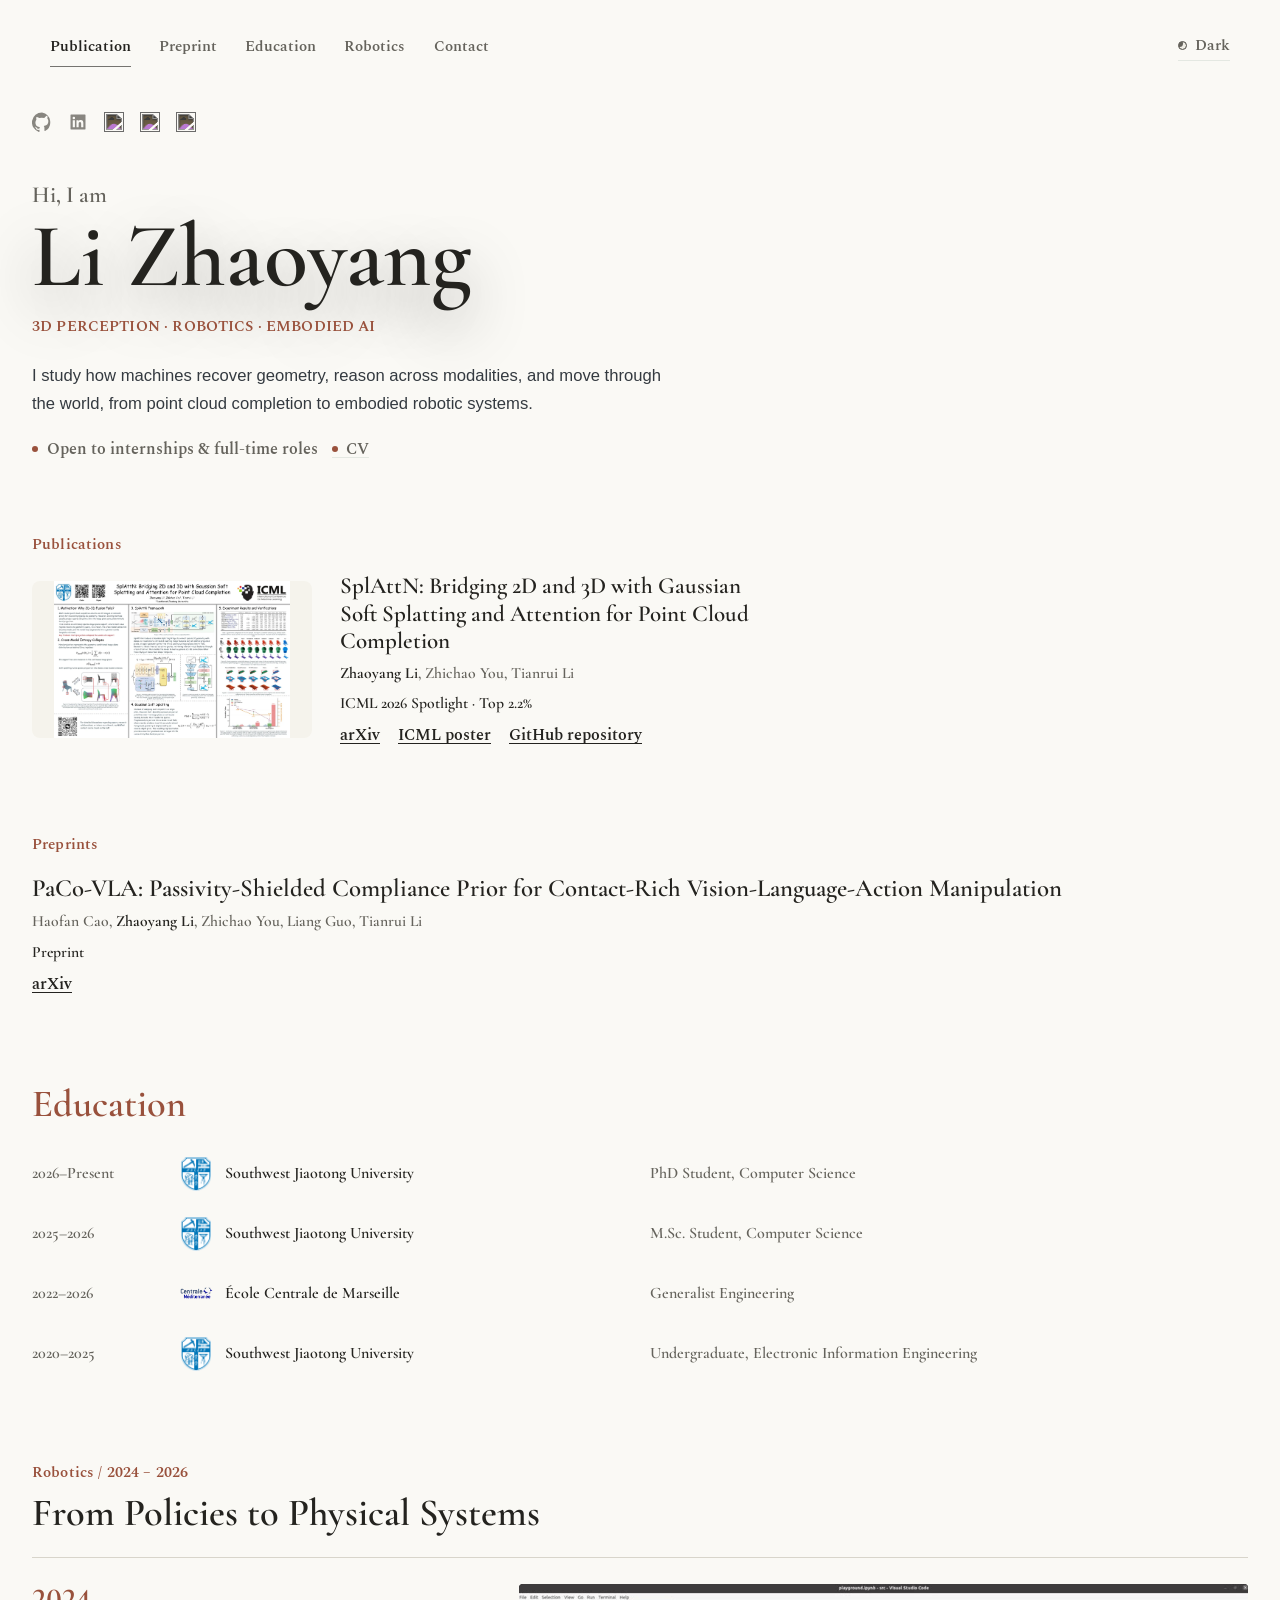
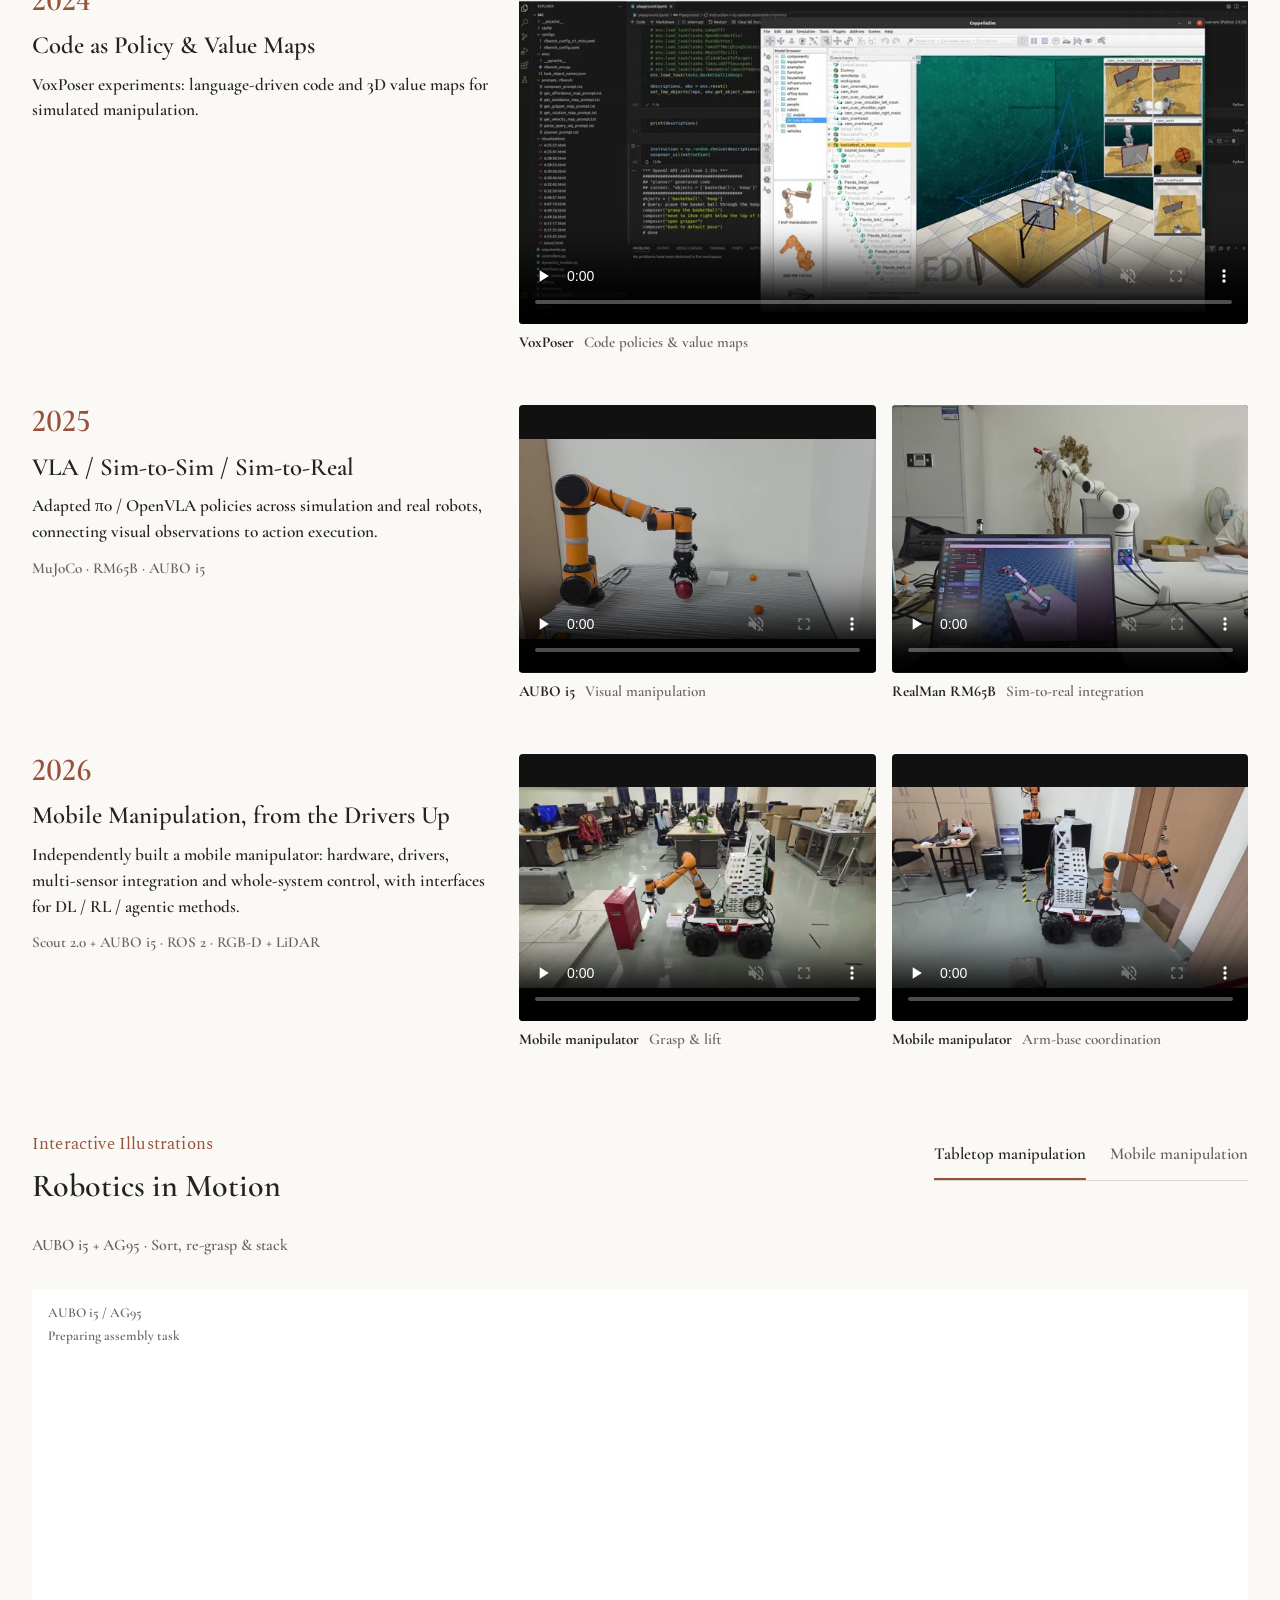
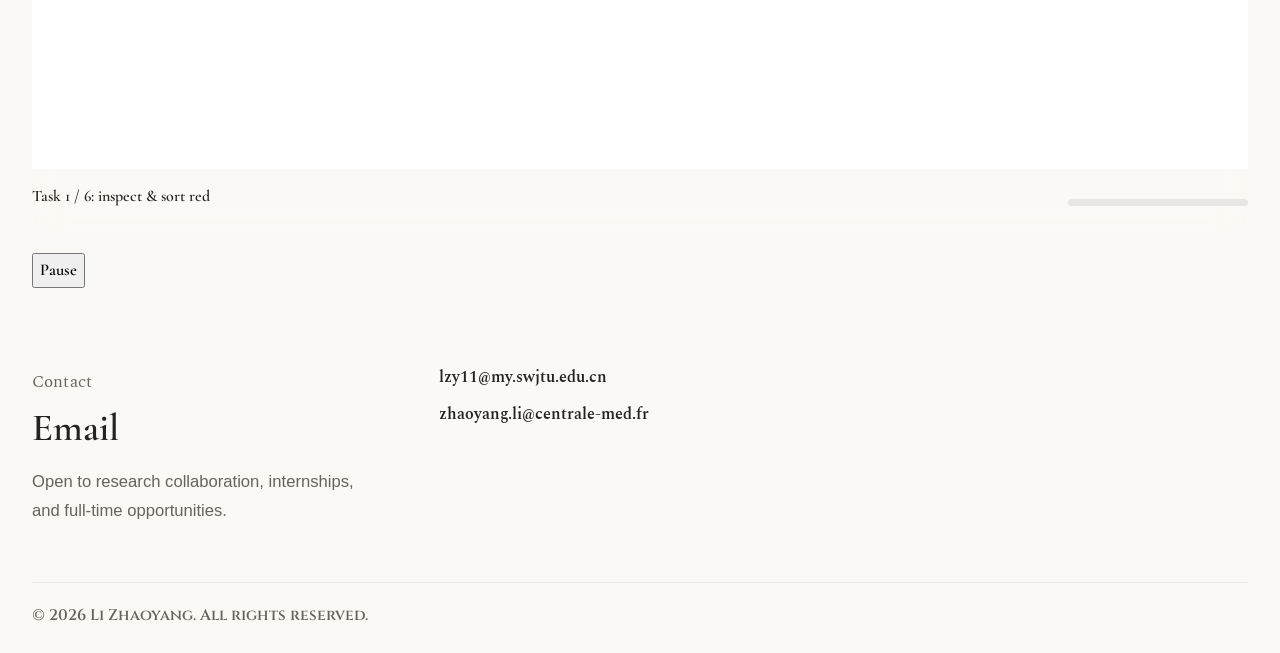
==== commit 97fa50c4: "clean" ====
--- a/index.html
+++ b/index.html
@@ -106,6 +106,75 @@
     </script>
     <script src="model-brotli-register.js"></script>
     <script defer src="deferred-scenes.js?v=20261012d"></script>
+    <!-- Homepage visual cleanup: unified Education typography and fewer decorative rules. -->
+    <style id="homepage-visual-cleanup">
+      /* Keep all four education entries on the normal body-text scale. */
+      #education .education-row time,
+      #education .education-row h3,
+      #education .education-row p {
+        font-size: 1rem;
+        line-height: 1.55;
+        letter-spacing: normal;
+      }
+      #education .education-row h3 {
+        font-weight: 600;
+      }
+      #education .education-row {
+        padding-block: 13px;
+      }
+      #education .education-row + .education-row {
+        border-top: 0;
+      }
+      #education .education-list {
+        border-top: 0;
+        border-bottom: 0;
+      }
+
+      /* Use whitespace, not repeated hairlines, to separate major sections. */
+      .page-shell > .section {
+        border-top: 0;
+        border-bottom: 0;
+      }
+      .page-shell > .section::before,
+      .page-shell > .section::after {
+        border-top: 0;
+        border-bottom: 0;
+      }
+
+      /* Remove internal separator rules without flattening media/card outlines. */
+      .publication-list > .publication-card + .publication-card,
+      .journey-stages > .journey-stage + .journey-stage {
+        border-top: 0;
+      }
+
+      /* Remove the decorative horizontal rule below the Robotics heading. */
+      #robotics-journey .section-heading,
+      #robotics-journey .section-heading > div,
+      #robotics-journey #journey-title {
+        border-bottom: 0 !important;
+        border-top: 0 !important;
+        box-shadow: none;
+        background-image: none;
+      }
+      #robotics-journey .section-heading::before,
+      #robotics-journey .section-heading::after,
+      #robotics-journey #journey-title::before,
+      #robotics-journey #journey-title::after {
+        content: none !important;
+        display: none !important;
+      }
+
+      /* Maintain readable grouping when the education grid stacks on mobile. */
+      @media (max-width: 760px) {
+        #education .education-row {
+          gap: 3px;
+          padding-block: 14px;
+        }
+        #education .education-row h3 {
+          gap: 10px;
+        }
+      }
+    </style>
   </head>
   <body>
     <div class="scroll-progress" aria-hidden="true"></div>
@@ -231,7 +300,7 @@
       </section>
 
       <section class="section" id="education" aria-labelledby="education-title">
-        <h2 class="section-kicker" id="education-title">Education</h2>
+        <div class="section-kicker" id="education-title" role="heading" aria-level="2">Education</div>
 
         <div class="education-list" aria-label="Education timeline">
           <article class="education-row">
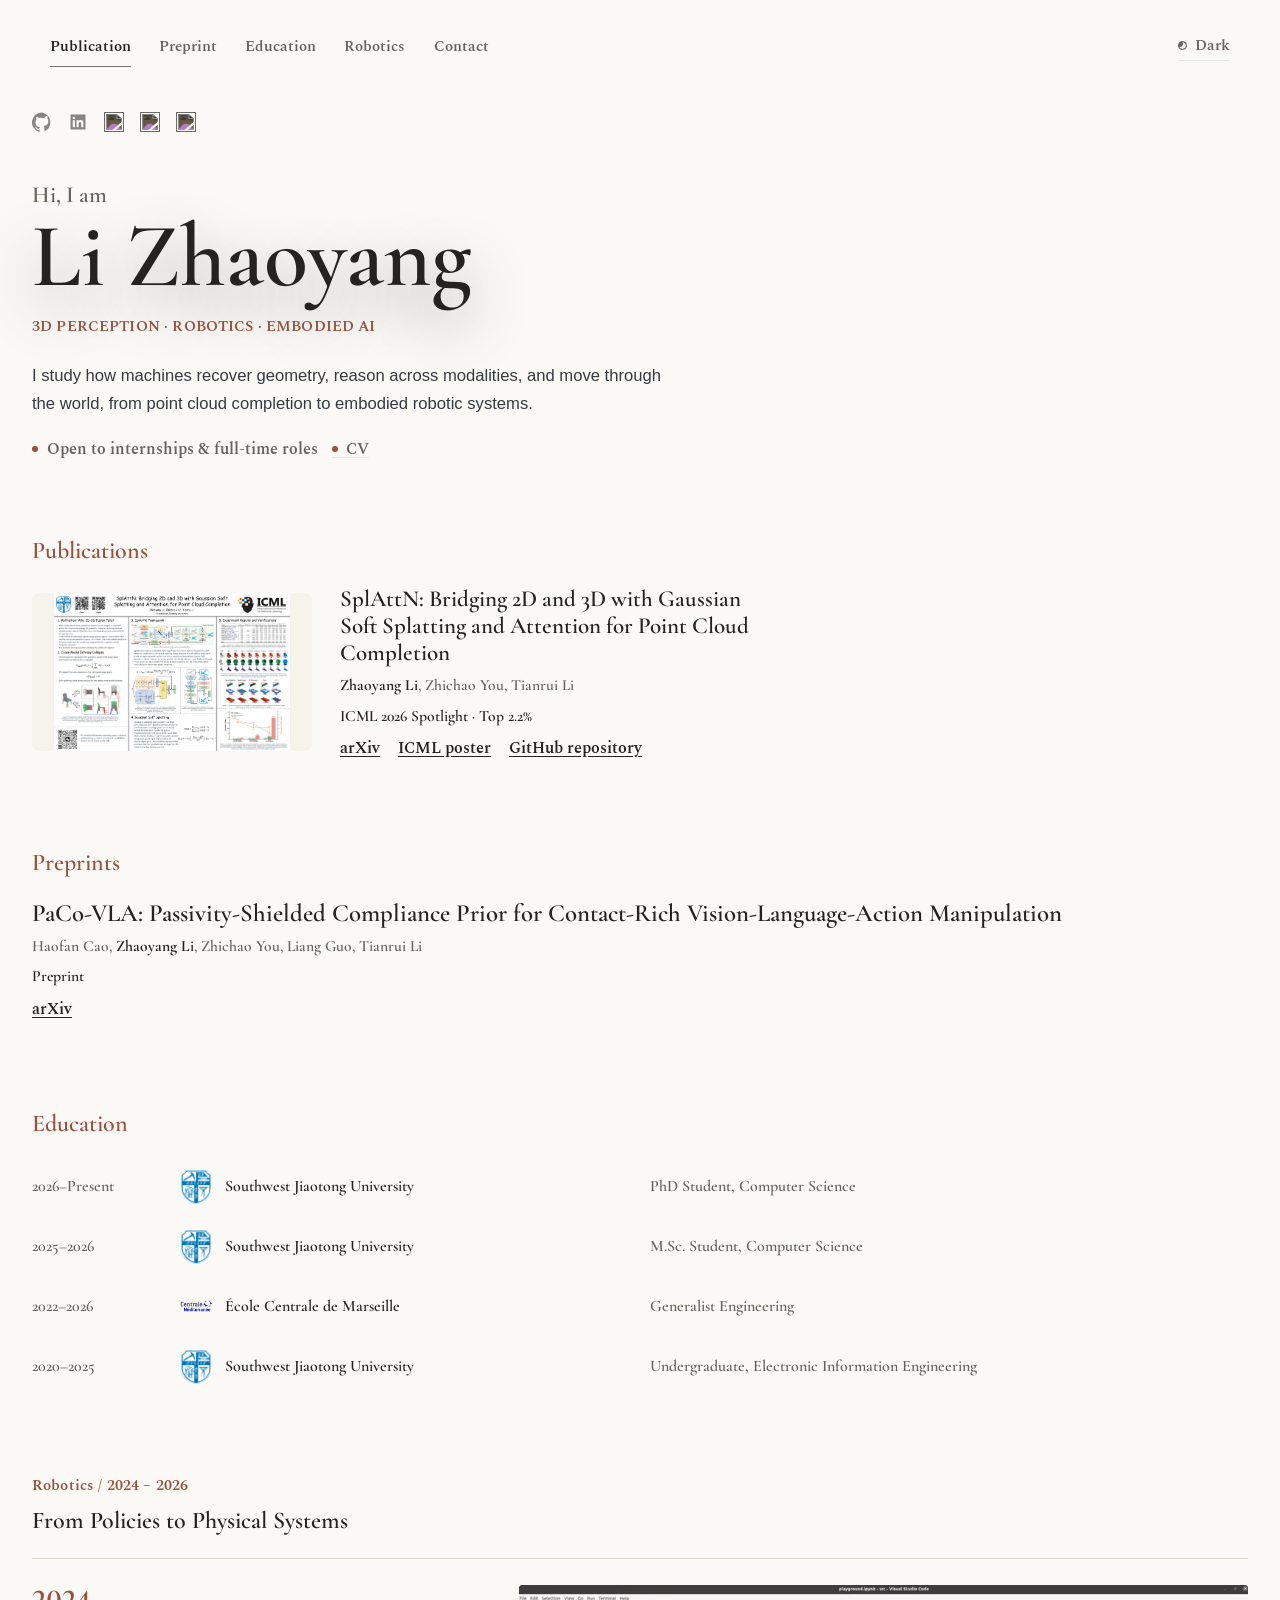
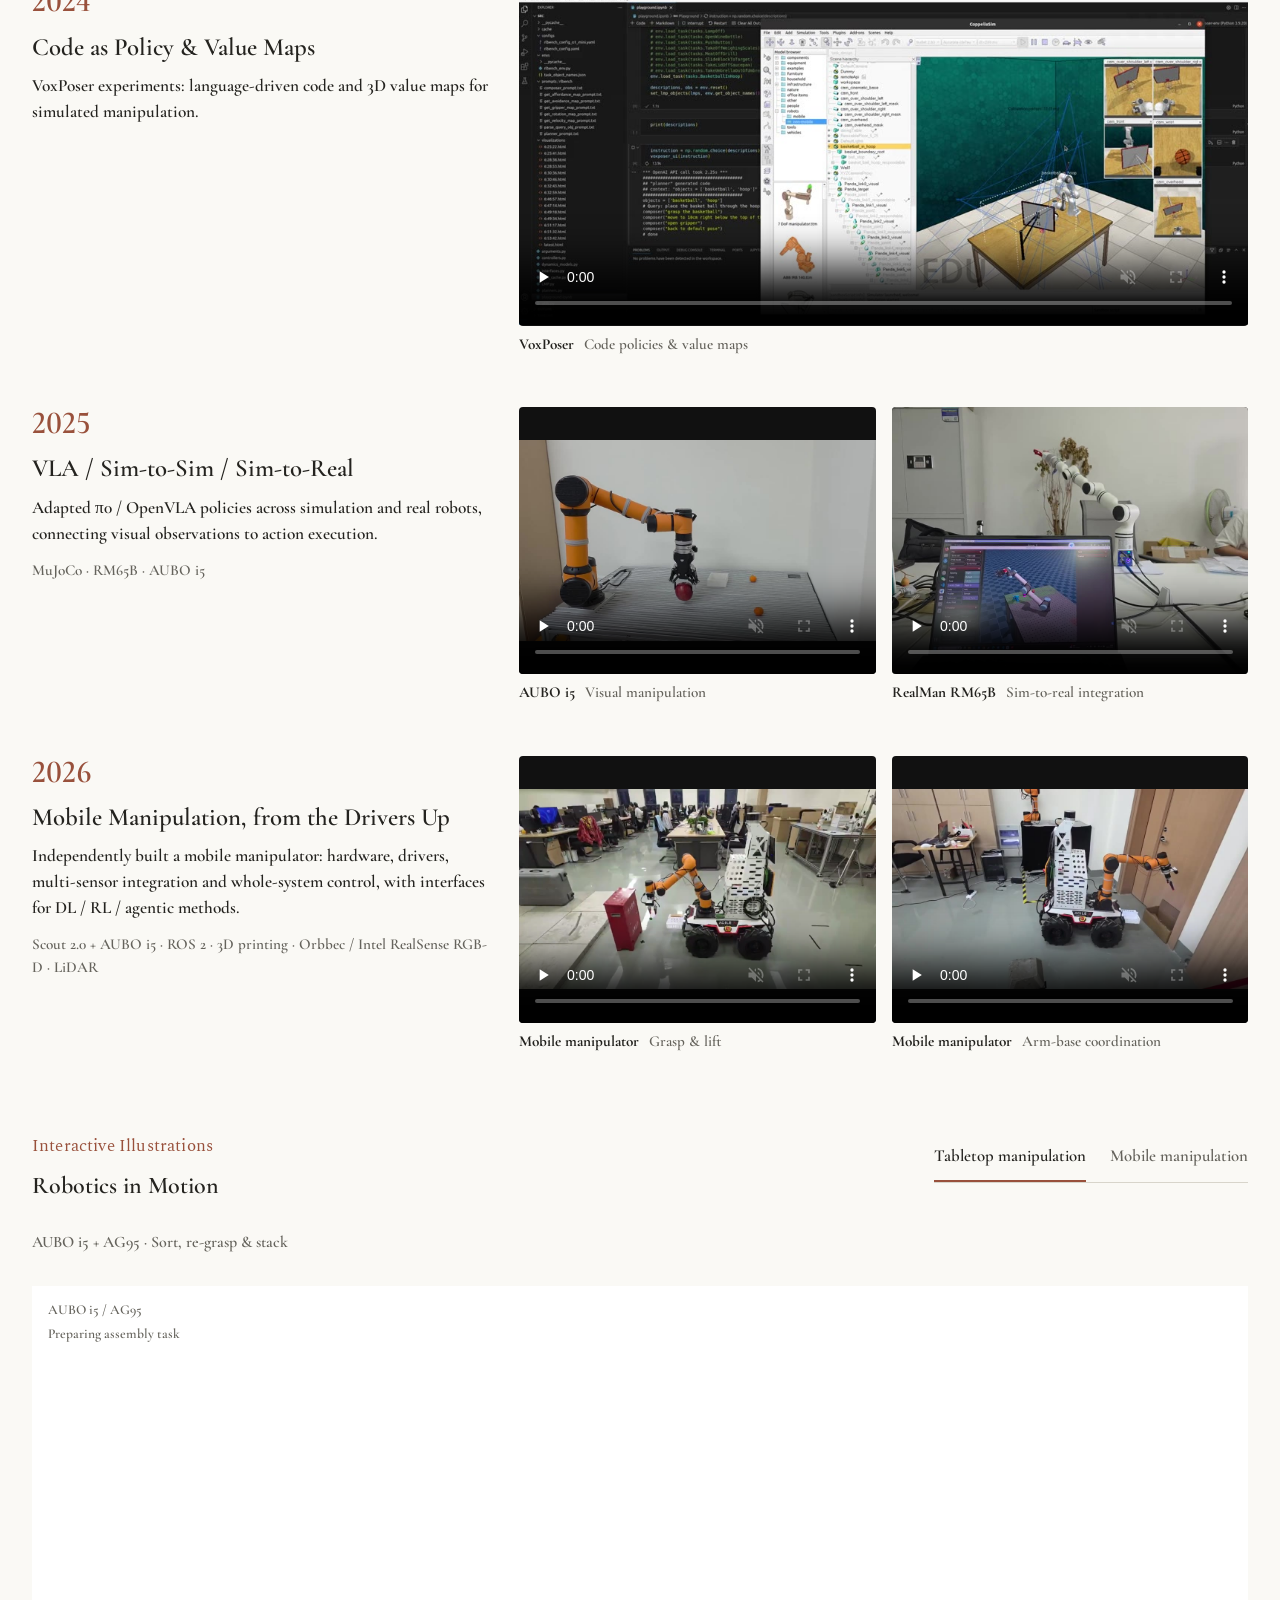
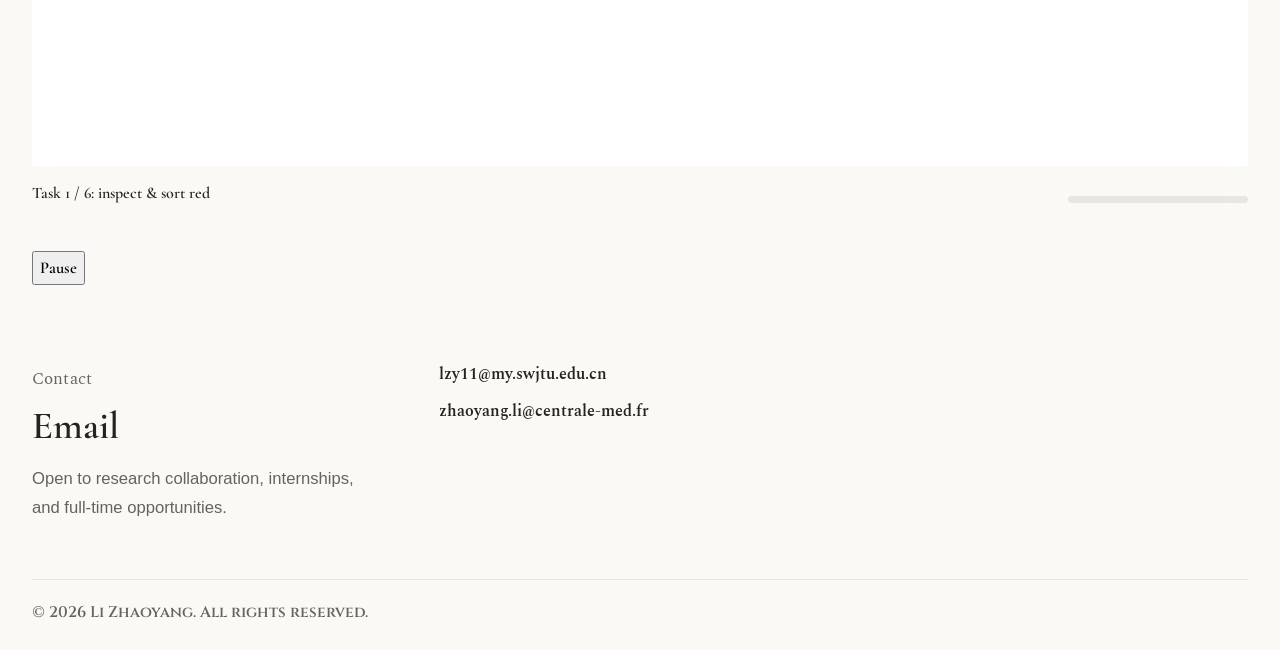
==== commit 43e307bd: "Unify homepage headings and expand robotics hardware details" ====
--- a/index.html
+++ b/index.html
@@ -164,6 +164,19 @@
         display: none !important;
       }
 
+      #publication > .section-kicker,
+      #preprint > .section-kicker,
+      #education #education-title,
+      #robotics-journey #journey-title,
+      #robotics-demo .robotics-heading h2,
+      #contact-title {
+        font-family: var(--display);
+        font-size: 1.5rem;
+        font-weight: 600;
+        line-height: 1.25;
+        letter-spacing: 0;
+      }
+
       /* Maintain readable grouping when the education grid stacks on mobile. */
       @media (max-width: 760px) {
         #education .education-row {
@@ -382,7 +395,7 @@
               <time datetime="2026">2026</time>
               <h3 id="journey-2026">Mobile Manipulation, from the Drivers Up</h3>
               <p>Independently built a mobile manipulator: hardware, drivers, multi-sensor integration and whole-system control, with interfaces for DL / RL / agentic methods.</p>
-              <p class="journey-stack">Scout 2.0 + AUBO i5 &middot; ROS 2 &middot; RGB-D + LiDAR</p>
+              <p class="journey-stack">Scout 2.0 + AUBO i5 &middot; ROS 2 &middot; 3D printing &middot; Orbbec / Intel RealSense RGB-D &middot; LiDAR</p>
             </div>
             <div class="journey-media journey-media--pair">
               <figure>
